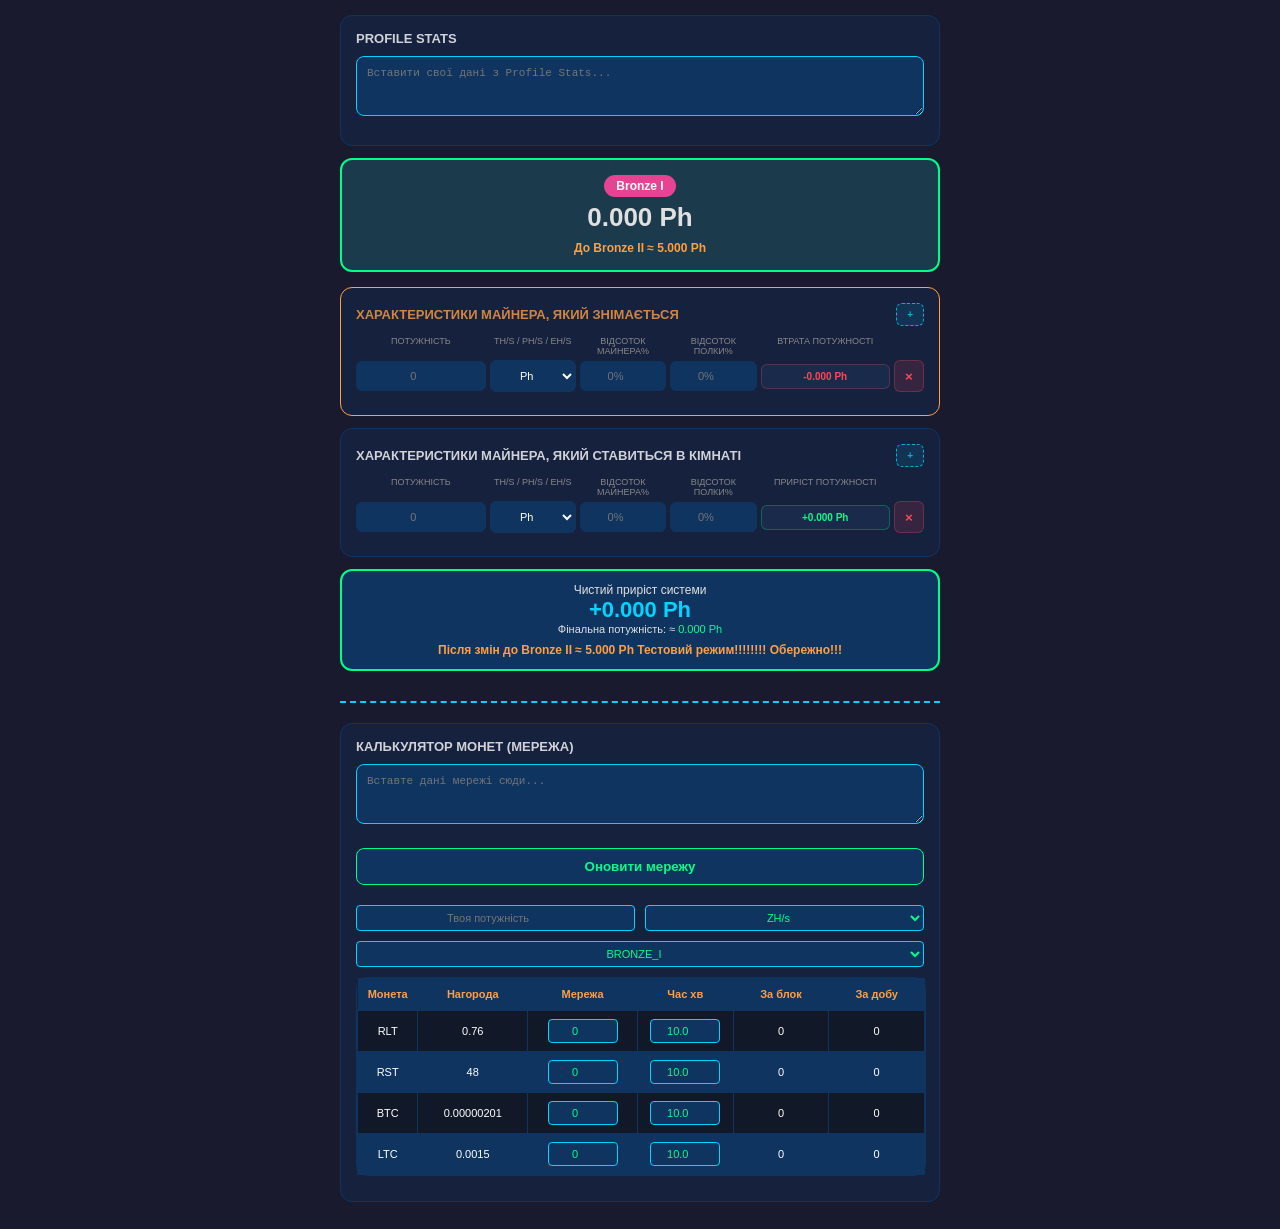
==== index_backup.html @ 6a441fa6 "Rename index.html to index_backup.html" ====
<!DOCTYPE html>
<html lang="uk">
<head>
    <meta charset="UTF-8">
    <meta name="viewport" content="width=device-width, initial-scale=1.0">
    <title>RollerSmart v31 - True Impact</title>
    <style>
        body { font-family: 'Segoe UI', sans-serif; padding: 15px; background-color: #1a1a2e; color: #e0e0e0; max-width: 600px; margin: auto; }
        .block { background: #16213e; padding: 15px; border-radius: 12px; margin-bottom: 12px; border: 1px solid #0f3460; position: relative; }
        .block-title { color: #ffffff; font-size: 13px; font-weight: bold; margin-bottom: 10px; text-transform: uppercase; opacity: 0.8; display: flex; justify-content: space-between; align-items: center; }
        textarea { width: 100%; height: 60px; padding: 10px; border-radius: 8px; background: #0f3460; color: #00ff88; border: 1px solid #00d4ff; box-sizing: border-box; font-size: 11px; margin-bottom: 10px; }
        
        .freon-container { display: flex; align-items: center; gap: 10px; background: #1b3a4b; padding: 8px 12px; border-radius: 8px; border: 1px solid #ff4757; margin-bottom: 10px; }
        .freon-label { font-size: 11px; font-weight: bold; color: #ff4757; text-transform: uppercase; }
        .freon-input { width: 80px !important; border-color: #ff4757 !important; color: #ff4757 !important; font-weight: bold; }

        .total-block { background: #1b3a4b; border: 2px solid #00ff88; padding: 15px; border-radius: 12px; margin-bottom: 15px; text-align: center; position: relative; }
        .league-badge { background: #e84393; color: white; padding: 4px 12px; border-radius: 20px; font-size: 12px; font-weight: bold; margin-bottom: 5px; display: inline-block; }
        .total-value { font-size: 26px; font-weight: bold; }
        .dist-next { font-size: 12px; color: #ff9f43; margin-top: 8px; font-weight: bold; }
        
        .input-grid { display: grid; grid-template-columns: 1.5fr 1fr 1fr 1fr 1.5fr 30px; gap: 4px; align-items: center; margin-bottom: 8px; }
        .grid-labels { display: grid; grid-template-columns: 1.5fr 1fr 1fr 1fr 1.5fr 30px; gap: 4px; font-size: 9px; color: #888; text-transform: uppercase; margin-bottom: 4px; text-align: center; }

        input, select { width: 100%; padding: 8px 2px; border-radius: 6px; background: #0f3460; color: white; border: 1px solid #0f3460; font-size: 11px; box-sizing: border-box; text-align: center; }
        
        .indiv-res { font-size: 10px; font-weight: bold; text-align: center; background: #1a2a4a; padding: 6px 2px; border-radius: 6px; border: 1px solid #00ff8833; overflow: hidden; white-space: nowrap; }
        
        .btn-add { background: #00d4ff22; color: #00d4ff; border: 1px dashed #00d4ff; padding: 5px 10px; border-radius: 6px; cursor: pointer; font-size: 10px; font-weight: bold; }
        .btn-del { background: #ff475722; color: #ff4757; border: 1px solid #ff475744; border-radius: 6px; cursor: pointer; height: 32px; font-weight: bold; }

        .result-container { text-align: center; padding: 12px; background: #0f3460; border-radius: 12px; border: 2px solid #00ff88; margin-top: 10px; }
        .res-val { font-size: 22px; font-weight: bold; color: #00d4ff; }
        .final-dist-next { font-size: 12px; color: #ff9f43; margin-top: 8px; font-weight: bold; }
		
		/* Нові стилі, що не чіпають твої старі */
.v2-calc-container { 
    margin-top: 30px; 
    border-top: 2px dashed #00d4ff; 
    padding-top: 20px; 
}

/* Контейнер для прокрутки, щоб таблиця не ламалася на телефоні */
.v2-scroll-box {
    width: 100%;
    overflow-x: auto;
    border: 1px solid #0f3460;
    border-radius: 8px;
    margin-bottom: 10px;
}

.v2-table { 
    width: 100%; 
    min-width: 500px; /* Фіксуємо мінімальну ширину всієї таблиці */
    border-collapse: collapse; 
    font-size: 11px; 
    background: #16213e; 
    color: white; 
}

.v2-table th { background: #0f3460; color: #ff9f43; padding: 10px; white-space: nowrap; }

.v2-table td { 
    padding: 8px 4px; 
    border: 1px solid #0f3460; 
    text-align: center; 
    white-space: nowrap; /* Щоб цифри завжди були в один рядок */
}

/* ФІКСОВАНА ШИРИНА ДЛЯ ІНПУТІВ (Мережа та Час) */
.v2-input { 
    background: #0f3460; 
    border: 1px solid #00d4ff; 
    color: #00ff88; 
    padding: 5px; 
    border-radius: 4px; 
    width: 70px !important; /* Робимо трошки ширше, щоб вліз час і великі числа */
    min-width: 70px;
    text-align: center; 
    box-sizing: border-box;
}

.v2-btn { 
    background: #0f3460; 
    color: #00ff88; 
    border: 1px solid #00ff88; 
    padding: 10px; 
    border-radius: 8px; 
    cursor: pointer; 
    width: 100%; 
    font-weight: bold; 
    margin: 10px 0; 
}

.zebra-odd {
    background: #111827;
}

.zebra-even {
    background: #0f3460;
}

/* Ховер */
.v2-table tbody tr:hover {
    background: #00ff88 !important;
    color: #000;
}

/* Контейнер таблиці для ПК і мобільних */
.v2-scroll-box {
    display: flex;
    justify-content: center; /* центруємо таблицю на ПК */
    border-radius: 12px; /* обрізані кути */
    overflow-x: visible; /* на ПК скролу нема */
}

/* Таблиця: колонки компактні, всі вміщаються */
.v2-table {
    table-layout: fixed; /* рівномірно розподіляємо колонки */
	
}

/* Вузькі колонки */
.v2-table th:nth-child(1),
.v2-table td:nth-child(1) { width: 5%; }
.v2-table th:nth-child(2),
.v2-table td:nth-child(2) { width: 12%; }
.v2-table th:nth-child(3),
.v2-table td:nth-child(3) { width: 12%; }
.v2-table th:nth-child(4),
.v2-table td:nth-child(4) { width: 10%; }
.v2-table th:nth-child(5),
.v2-table td:nth-child(5) { width: 10%; }
.v2-table th:nth-child(6),
.v2-table td:nth-child(6) { width: 10%; }

/* Горизонтальний скрол для мобільних */
@media (max-width: 768px) {
    .v2-scroll-box {
        overflow-x: auto;
        justify-content: flex-start; /* залишаємо як було на мобільних */
    }
    .v2-table th, .v2-table td {
        min-width: 90px; /* щоб колонки не ламалися */
    }
}
    </style>
</head>
<body>

<div class="block">
    <div class="block-title">Profile Stats</div>
    <textarea id="raw_data" placeholder="Вставити свої дані з Profile Stats..." oninput="calculateAll()"></textarea>
    <div class="freon-container" style="display: none;">
        <span class="freon-label">Активний Фреон у відсотках:</span>
        <input type="number" id="freon_pct" class="freon-input" value="0" step="0.5" oninput="calculateAll()">
        <span style="color: #ff4757; font-weight: bold;">%</span>
    </div>
</div>

<div class="total-block">
    <div id="cur_league" class="league-badge">—</div>
    <div id="total_display" class="total-value">0.000 Ph</div>
    <div id="dist_next" class="dist-next">До наступної ліги: —</div>
</div>

<div class="block" style="border-color: #ff9f43;">
    <div class="block-title" style="color:#ff9f43">
        Характеристики майнера, який знімається
        <button class="btn-add" onclick="addRow('old_list')">+</button>
    </div>
    <div class="grid-labels"><span>Потужність</span><span>TH/s / PH/s / EH/s</span><span>Відсоток майнера%</span><span>Відсоток полки%</span><span>Втрата потужності</span><span></span></div>
    <div id="old_list"></div>
</div>

<div class="block">
    <div class="block-title">
        Характеристики майнера, який ставиться в кімнаті
        <button class="btn-add" onclick="addRow('new_list')">+</button>
    </div>
    <div class="grid-labels"><span>Потужність</span><span>TH/s / PH/s / EH/s</span><span>Відсоток майнера%</span><span>Відсоток полки%</span><span>Приріст потужності</span><span></span></div>
    <div id="new_list"></div>
</div>

<div class="result-container">
    <div style="font-size:12px">Чистий приріст системи </div>
    <div class="res-val" id="res_total">+0.000 Ph</div>
    <div style="font-size:11px">Фінальна потужність: ≈ <span id="f_total" style="color:#00ff88">0</span></div>
    <div id="final_dist_next" class="final-dist-next">Після змін до наступної ліги: —</div>
</div>

<script>
const LEAGUES = [
        { name: "Bronze I", limit: 0 }, { name: "Bronze II", limit: 5 }, { name: "Bronze III", limit: 30 },
        { name: "Silver I", limit: 100 }, { name: "Silver II", limit: 200 }, { name: "Silver III", limit: 500 },
        { name: "Gold I", limit: 1000 }, { name: "Gold II", limit: 2000 }, { name: "Gold III", limit: 5000 },
        { name: "Platinum I", limit: 15000 }, { name: "Platinum II", limit: 50000 }, { name: "Platinum III", limit: 100000 },
        { name: "Diamond I", limit: 200000 }, { name: "Diamond II", limit: 400000 }, { name: "Diamond III", limit: 1000000 }
    ];
	
	function v2_applyZebra() {
    const visibleRows = Array.from(document.querySelectorAll(".v2-row"))
        .filter(r => r.style.display !== "none");

    visibleRows.forEach((row, index) => {
        row.classList.remove("zebra-odd", "zebra-even");
        row.classList.add(index % 2 === 0 ? "zebra-odd" : "zebra-even");
    });
}

    function addRow(containerId) {
        const container = document.getElementById(containerId);
        const div = document.createElement('div');
        div.className = 'input-grid';
        div.innerHTML = `
            <input type="number" class="p-in" placeholder="0" oninput="handleAutoUnit(this)">
            <select class="u-in" onchange="calculateAll()">
                <option value="1">Ph</option><option value="1000">Eh</option><option value="0.001">Th</option>
            </select>
            <input type="number" class="b-in" placeholder="0%" oninput="calculateAll()">
            <input type="number" class="r-in" placeholder="0%" oninput="calculateAll()">
            <div class="indiv-res">0</div>
            <button class="btn-del" onclick="this.parentElement.remove(); calculateAll();">×</button>
        `;
        container.appendChild(div);
        calculateAll();
    }

    function handleAutoUnit(el) {
        let val = parseFloat(el.value);
        let sel = el.parentElement.querySelector('.u-in');
        if (val >= 1000 && sel.value == "1") { el.value = (val / 1000).toFixed(3); sel.value = "1000"; }
        calculateAll();
    }

    function formatPower(ph) {
        let abs = Math.abs(ph);
        if (abs >= 1000) return (ph / 1000).toFixed(3) + " Eh";
        if (abs < 1 && abs > 0) return (ph * 1000).toFixed(0) + " Th";
        return ph.toFixed(3) + " Ph";
    }

    function getLInfo(ph) {
        let cur = LEAGUES[0], nxt = null;
        for(let i=0; i<LEAGUES.length; i++) {
            if(ph >= LEAGUES[i].limit) { cur = LEAGUES[i]; nxt = LEAGUES[i+1]; }
        }
        return { cur, nxt };
    }

    // НОВА ФУНКЦІЯ: Передача даних вниз
    // Оновлена функція: Автоматично вибирає одиниці виміру (EH або ZH)
    function syncToV2(powerPh, leagueName) {
    const pInp = document.getElementById("v2-m-power");
    const uSel = document.getElementById("v2-m-unit");
    const lSel = document.getElementById("v2-league");
    if (!pInp || !uSel || !lSel) return;

    // Налаштування потужності
    if (powerPh >= 1000) {
        pInp.value = (powerPh / 1000).toFixed(3);
        uSel.value = "1000000"; // EH/s
    } else {
        pInp.value = powerPh.toFixed(3);
        uSel.value = "1000"; // PH/s
    }

    // ГОЛОВНЕ: Переклад ліги ("Silver I" -> "block_silver_1")
    if (leagueName) {
    // 1. Переводимо "Bronze III" -> "bronze iii"
    let lowerName = leagueName.toLowerCase(); 
    
    // 2. Замінюємо пробіл на підкреслення: "bronze iii" -> "bronze_iii"
    let formattedName = lowerName.replace(" ", "_"); 
    
    // 3. Додаємо префікс "block_": "block_bronze_iii"
    let technicalName = `block_${formattedName}`;
    
    // 4. Вибираємо цей пункт у списку
    lSel.value = technicalName;
}

    v2_filter();
    v2_calcAll();
}

    function calculateAll() {
        const text = document.getElementById('raw_data').value;
        const freon = parseFloat(document.getElementById('freon_pct').value) || 0;

        const find = (lbl) => {
            const r = new RegExp(lbl + "[^\\d]*([\\d\\.,\\s]+)\\s*(Eh|Ph|Th|%)", "i");
            const m = text.match(r);
            if (!m) return 0;
            let v = parseFloat(m[1].replace(/\s/g, '').replace(',', '.'));
            if (m[2] === 'Eh') v *= 1000;
            if (m[2] === 'Th') v *= 0.001;
            return v;
        };

        const miners = find("Miners");
        const bonus = find("Bonus Power");
        const currentGame = find("Current power") || 0;
        const maxPower = find("Maximum power") || currentGame;

        const freonPower = miners * (freon / 100);
        document.getElementById('total_display').innerText = formatPower(currentGame);
        
        // Передаємо поточну потужність вниз
        syncToV2(currentGame, getLInfo(maxPower).cur.name);

        document.getElementById('cur_league').innerText = getLInfo(maxPower).cur.name;

        let nxtL = getLInfo(maxPower).nxt;
        if(nxtL) {
            let left = nxtL.limit - maxPower;
            document.getElementById('dist_next').innerText = `До ${nxtL.name} ≈ ${formatPower(left)}`;
        } else {
            document.getElementById('dist_next').innerText = "Ти в максимальній лізі!";
        }

        let bonusLost = 0;
        document.querySelectorAll('#old_list .input-grid').forEach(row => bonusLost += parseFloat(row.querySelector('.b-in').value) || 0);
        
        let bonusGained = 0;
        let newMinersBase = 0;
        document.querySelectorAll('#new_list .input-grid').forEach(row => {
            bonusGained += parseFloat(row.querySelector('.b-in').value) || 0;
            newMinersBase += (parseFloat(row.querySelector('.p-in').value) || 0) * parseFloat(row.querySelector('.u-in').value);
        });

        const finalGlobalBonus = bonus - bonusLost + bonusGained;
        let otherMinersBase = miners - (Array.from(document.querySelectorAll('#old_list .p-in')).reduce((a, b) => a + (parseFloat(b.value)||0) * parseFloat(b.parentElement.querySelector('.u-in').value), 0));

        let totalLoss = 0;
        document.querySelectorAll('#old_list .input-grid').forEach(row => {
            let p = (parseFloat(row.querySelector('.p-in').value) || 0) * parseFloat(row.querySelector('.u-in').value);
            let b = parseFloat(row.querySelector('.b-in').value) || 0;
            let r = parseFloat(row.querySelector('.r-in').value) || 0;
            let loss = p * (1 + (bonus + r) / 100);
            totalLoss += loss;
            let trueLossForSystem = loss + (otherMinersBase * (b / 100));
            let resBlock = row.querySelector('.indiv-res');
            resBlock.innerText = "-" + formatPower(trueLossForSystem);
            resBlock.style.color = "#ff4757";
            resBlock.style.borderColor = "#ff475744";
        });

        let totalGain = 0;
        document.querySelectorAll('#new_list .input-grid').forEach(row => {
            let p = (parseFloat(row.querySelector('.p-in').value) || 0) * parseFloat(row.querySelector('.u-in').value);
            let b = parseFloat(row.querySelector('.b-in').value) || 0;
            let r = parseFloat(row.querySelector('.r-in').value) || 0;
            let gain = p * (1 + (finalGlobalBonus + r) / 100);
            totalGain += gain;
            let baseToBoost = otherMinersBase + newMinersBase - p;
            let trueGainForSystem = gain + (baseToBoost * (b / 100));
            let resBlock = row.querySelector('.indiv-res');
            resBlock.innerText = "+" + formatPower(trueGainForSystem);
            resBlock.style.color = "#00ff88";
            resBlock.style.borderColor = "#00ff8844";
        });

        let finalMinersBase = otherMinersBase + newMinersBase;
        let finalFreonPower = finalMinersBase * (freon / 100);
        let freonDiff = finalFreonPower - freonPower;

        let finalTotal = currentGame - totalLoss + totalGain + (otherMinersBase * ((bonusGained - bonusLost) / 100)) + freonDiff;
        let netGain = finalTotal - currentGame;

        document.getElementById('res_total').innerText = ( netGain >= 0 ? "+" : "") + formatPower(netGain);
        document.getElementById('f_total').innerText = formatPower(finalTotal);

        let finalMaxPower = maxPower + netGain; 
        let finalNxtL = getLInfo(finalMaxPower).nxt;
        if(finalNxtL) {
            let finalLeft = finalNxtL.limit - finalMaxPower;
            document.getElementById('final_dist_next').innerText = `Після змін до ${finalNxtL.name} ≈ ${formatPower(finalLeft)} Тестовий режим!!!!!!!! Обережно!!!`;
        } else {
            document.getElementById('final_dist_next').innerText = "Після змін: Ти в максимальній лізі!";
        }
		let finalLInfo = getLInfo(finalMaxPower);
syncToV2(finalTotal, finalLInfo.cur.name);
    }

    addRow('old_list');
    addRow('new_list');

    let V2_DATA = [];
    fetch("data.json")
        .then(r => r.json())
        .then(d => { V2_DATA = d.coins; v2_build(); });

    function v2_build() {
        const b = document.getElementById("v2-body");
        const s = document.getElementById("v2-league");
        if (!b || !s) return;
        b.innerHTML = ""; s.innerHTML = "";
        let leagues = new Set();
        V2_DATA.forEach(c => {
            for (let l in c.rewards) {
                if (parseFloat(c.rewards[l]) <= 0) continue;
                leagues.add(l);
                let tr = document.createElement("tr");
                tr.className = "v2-row"; tr.dataset.l = l;
                tr.innerHTML = `
    <td>${c.code.toUpperCase()}</td>
    <td class="v2-rew">${c.rewards[l]}</td>
    <td><input type="number" class="v2-input v2-nw-${c.code.toLowerCase()}" value="0" oninput="v2_calcAll()"></td>
    <td><input type="number" class="v2-input v2-time-input" value="${(c.time / 60).toFixed(1)}" step="0.1" oninput="v2_calcAll()"></td>
    <td class="v2-res-b">0</td>
    <td class="v2-res-d">0</td>
`;
                b.appendChild(tr);
            }
        });
        Array.from(leagues).sort().forEach(l => {
            let o = document.createElement("option"); o.value = l;
            o.textContent = l.replace("block_", "").toUpperCase(); s.appendChild(o);
        });
        v2_filter();
    }

    function v2_filter() {
        const sel = document.getElementById("v2-league").value;
        document.querySelectorAll(".v2-row").forEach(r => r.style.display = r.dataset.l === sel ? "" : "none");
		v2_applyZebra();
    }

    function v2_parseNet() {
    const txt = document.getElementById("v2-raw-net").value;
    if (!txt) return;

    // Створюємо список усіх кодів монет, які ми маємо в даних
    const coins = V2_DATA.map(c => c.code);

    coins.forEach(code => {
        // Регулярний вираз: шукаємо код монети, пропускаємо будь-які пробіли/переноси
        // і захоплюємо числове значення (навіть якщо воно на новому рядку)
        const regex = new RegExp(code + "\\s+([\\d\\.,\\s]+)", "i");
        const match = txt.match(regex);

        if (match) {
            // Очищаємо число: видаляємо пробіли, переноси рядків (\n) та міняємо кому на крапку
            let netValue = match[1].trim().replace(/\s/g, '').replace(',', '.');
            
            // Знаходимо всі інпути для цієї монети
            const inputs = document.querySelectorAll(`.v2-nw-${code.toLowerCase()}`);
            inputs.forEach(inp => {
                inp.value = netValue;
            });
        }
    });

    // Обов'язково запускаємо перерахунок після оновлення цифр
    v2_calcAll();
}

    function v2_calcAll() {
    const pVal = parseFloat(document.getElementById("v2-m-power").value) || 0;
    const uVal = parseFloat(document.getElementById("v2-m-unit").value) || 1;
    const myP = (pVal * uVal) / 1e9; 
    
    document.querySelectorAll(".v2-row").forEach(r => {
        const rew = parseFloat(r.querySelector(".v2-rew").textContent);
        const net = parseFloat(r.querySelector("input").value) || 0;
        
        // Беремо значення в хвилинах (наприклад 10.5)
        const timeInMinutes = parseFloat(r.querySelector(".v2-time-input").value) || 10;
        
        if (net > 0 && myP > 0) {
            const resB = (myP / net) * rew;
            r.querySelector(".v2-res-b").textContent = resB.toFixed(8);
            
            // Формула: (1440 хв у добі / час блоку в хв) * нагорода за блок
            const daily = resB * (1440 / timeInMinutes);
            r.querySelector(".v2-res-d").textContent = daily.toFixed(6);
        } else {
            r.querySelector(".v2-res-b").textContent = "0";
            r.querySelector(".v2-res-d").textContent = "0";
        }
    });
}
</script>
<div class="v2-calc-container">
    <div class="block">
        <div class="block-title">Калькулятор монет (Мережа)</div>
        <textarea id="v2-raw-net" placeholder="Вставте дані мережі сюди..." rows="3"></textarea>
        <button class="v2-btn" onclick="v2_parseNet()">Оновити мережу</button>
        
        <div style="display: flex; gap: 10px; margin: 10px 0; width: 100%;">
    <input type="number" id="v2-m-power" placeholder="Твоя потужність" class="v2-input" style="flex: 1;" oninput="v2_calcAll()">
    <select id="v2-m-unit" class="v2-input" style="flex: 1;" onchange="v2_calcAll()">
        <option value="1">TH/s</option>
        <option value="1000">PH/s</option>
        <option value="1000000">EH/s</option>
        <option value="1000000000" selected>ZH/s</option>
    </select>
</div>
        
        <select id="v2-league" class="v2-input" style="width: 100% !important; margin-bottom: 10px;" onchange="v2_filter()"></select>

        <div class="v2-scroll-box">
            <table class="v2-table">
                <thead>
                    <tr>
                        <th>Монета</th>
                        <th>Нагорода</th>
                        <th>Мережа</th>
                        <th>Час хв</th> 
                        <th>За блок</th>
                        <th>За добу</th>
                    </tr>
                </thead>
                <tbody id="v2-body"></tbody>
            </table>
        </div>
    </div>
</div>
</body>
</html>
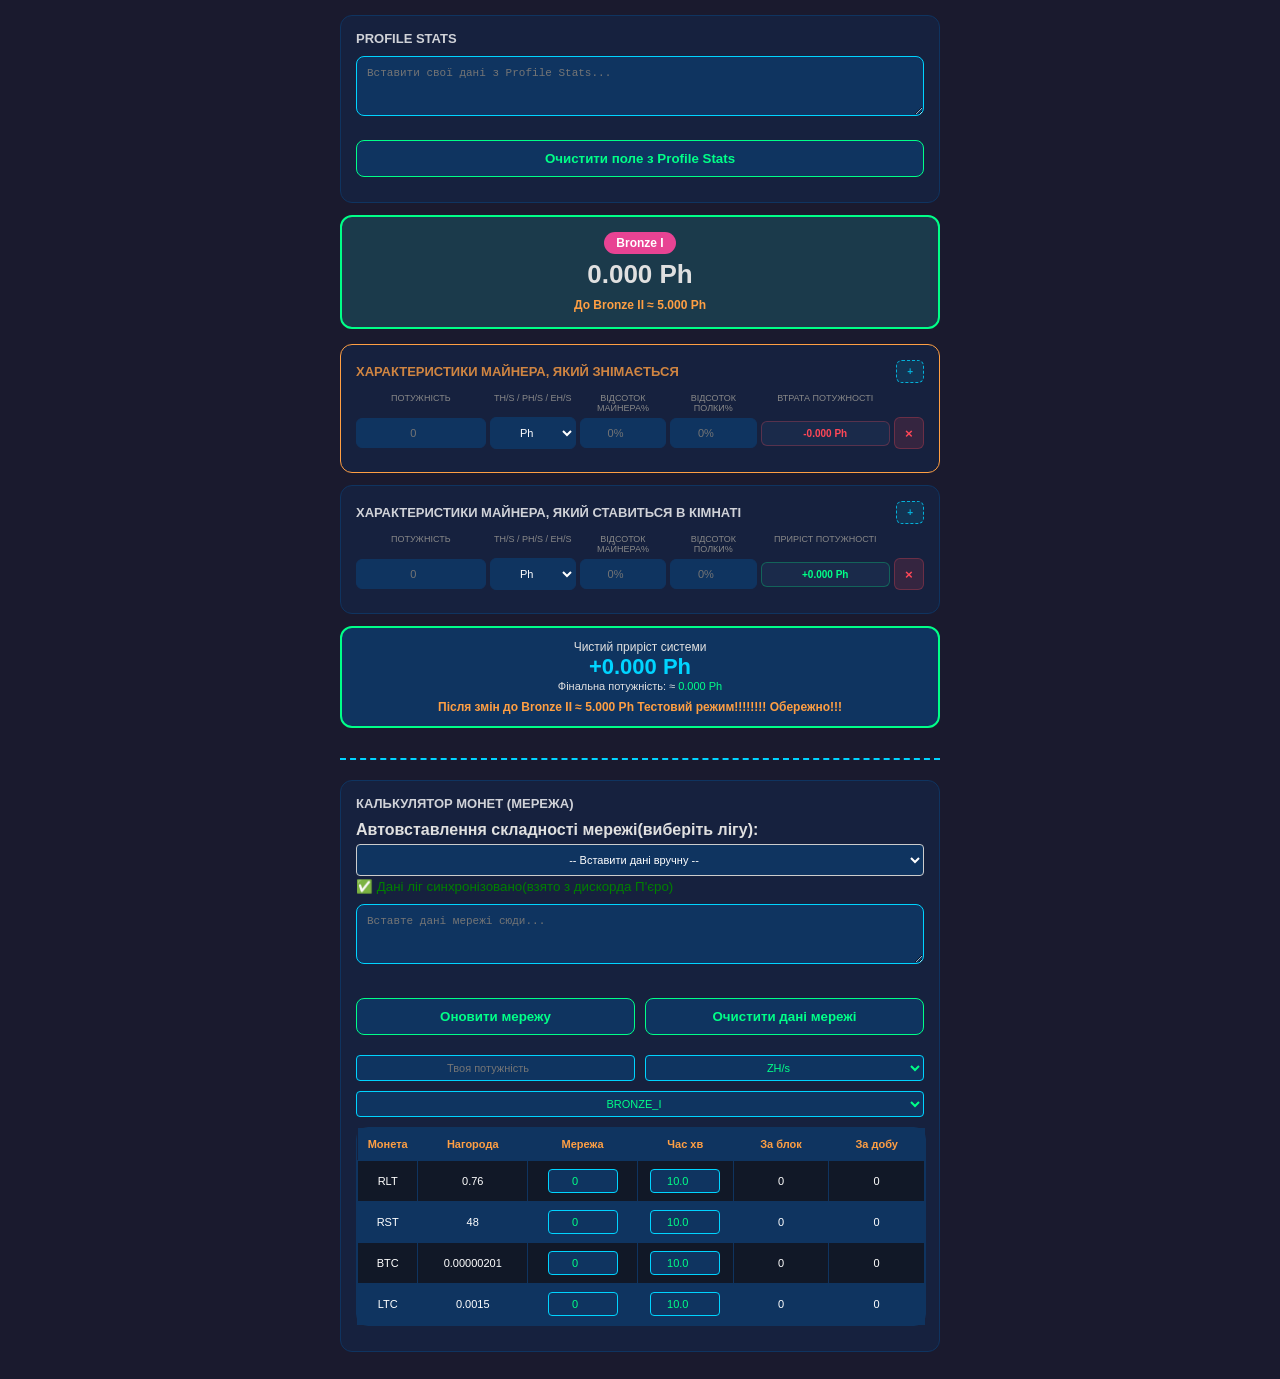
==== commit ddc9070a: "Update index_backup.html" ====
--- a/index_backup.html
+++ b/index_backup.html
@@ -9,7 +9,7 @@
         .block { background: #16213e; padding: 15px; border-radius: 12px; margin-bottom: 12px; border: 1px solid #0f3460; position: relative; }
         .block-title { color: #ffffff; font-size: 13px; font-weight: bold; margin-bottom: 10px; text-transform: uppercase; opacity: 0.8; display: flex; justify-content: space-between; align-items: center; }
         textarea { width: 100%; height: 60px; padding: 10px; border-radius: 8px; background: #0f3460; color: #00ff88; border: 1px solid #00d4ff; box-sizing: border-box; font-size: 11px; margin-bottom: 10px; }
-        
+
         .freon-container { display: flex; align-items: center; gap: 10px; background: #1b3a4b; padding: 8px 12px; border-radius: 8px; border: 1px solid #ff4757; margin-bottom: 10px; }
         .freon-label { font-size: 11px; font-weight: bold; color: #ff4757; text-transform: uppercase; }
         .freon-input { width: 80px !important; border-color: #ff4757 !important; color: #ff4757 !important; font-weight: bold; }
@@ -18,132 +18,132 @@
         .league-badge { background: #e84393; color: white; padding: 4px 12px; border-radius: 20px; font-size: 12px; font-weight: bold; margin-bottom: 5px; display: inline-block; }
         .total-value { font-size: 26px; font-weight: bold; }
         .dist-next { font-size: 12px; color: #ff9f43; margin-top: 8px; font-weight: bold; }
-        
+
         .input-grid { display: grid; grid-template-columns: 1.5fr 1fr 1fr 1fr 1.5fr 30px; gap: 4px; align-items: center; margin-bottom: 8px; }
         .grid-labels { display: grid; grid-template-columns: 1.5fr 1fr 1fr 1fr 1.5fr 30px; gap: 4px; font-size: 9px; color: #888; text-transform: uppercase; margin-bottom: 4px; text-align: center; }
 
         input, select { width: 100%; padding: 8px 2px; border-radius: 6px; background: #0f3460; color: white; border: 1px solid #0f3460; font-size: 11px; box-sizing: border-box; text-align: center; }
-        
+
         .indiv-res { font-size: 10px; font-weight: bold; text-align: center; background: #1a2a4a; padding: 6px 2px; border-radius: 6px; border: 1px solid #00ff8833; overflow: hidden; white-space: nowrap; }
-        
+
         .btn-add { background: #00d4ff22; color: #00d4ff; border: 1px dashed #00d4ff; padding: 5px 10px; border-radius: 6px; cursor: pointer; font-size: 10px; font-weight: bold; }
         .btn-del { background: #ff475722; color: #ff4757; border: 1px solid #ff475744; border-radius: 6px; cursor: pointer; height: 32px; font-weight: bold; }
 
         .result-container { text-align: center; padding: 12px; background: #0f3460; border-radius: 12px; border: 2px solid #00ff88; margin-top: 10px; }
         .res-val { font-size: 22px; font-weight: bold; color: #00d4ff; }
         .final-dist-next { font-size: 12px; color: #ff9f43; margin-top: 8px; font-weight: bold; }
-		
-		/* Нові стилі, що не чіпають твої старі */
-.v2-calc-container { 
-    margin-top: 30px; 
-    border-top: 2px dashed #00d4ff; 
-    padding-top: 20px; 
-}
-
-/* Контейнер для прокрутки, щоб таблиця не ламалася на телефоні */
-.v2-scroll-box {
-    width: 100%;
-    overflow-x: auto;
-    border: 1px solid #0f3460;
-    border-radius: 8px;
-    margin-bottom: 10px;
-}
-
-.v2-table { 
-    width: 100%; 
-    min-width: 500px; /* Фіксуємо мінімальну ширину всієї таблиці */
-    border-collapse: collapse; 
-    font-size: 11px; 
-    background: #16213e; 
-    color: white; 
-}
-
-.v2-table th { background: #0f3460; color: #ff9f43; padding: 10px; white-space: nowrap; }
-
-.v2-table td { 
-    padding: 8px 4px; 
-    border: 1px solid #0f3460; 
-    text-align: center; 
-    white-space: nowrap; /* Щоб цифри завжди були в один рядок */
-}
-
-/* ФІКСОВАНА ШИРИНА ДЛЯ ІНПУТІВ (Мережа та Час) */
-.v2-input { 
-    background: #0f3460; 
-    border: 1px solid #00d4ff; 
-    color: #00ff88; 
-    padding: 5px; 
-    border-radius: 4px; 
-    width: 70px !important; /* Робимо трошки ширше, щоб вліз час і великі числа */
-    min-width: 70px;
-    text-align: center; 
-    box-sizing: border-box;
-}
-
-.v2-btn { 
-    background: #0f3460; 
-    color: #00ff88; 
-    border: 1px solid #00ff88; 
-    padding: 10px; 
-    border-radius: 8px; 
-    cursor: pointer; 
-    width: 100%; 
-    font-weight: bold; 
-    margin: 10px 0; 
-}
-
-.zebra-odd {
-    background: #111827;
-}
-
-.zebra-even {
-    background: #0f3460;
-}
-
-/* Ховер */
-.v2-table tbody tr:hover {
-    background: #00ff88 !important;
-    color: #000;
-}
-
-/* Контейнер таблиці для ПК і мобільних */
-.v2-scroll-box {
-    display: flex;
-    justify-content: center; /* центруємо таблицю на ПК */
-    border-radius: 12px; /* обрізані кути */
-    overflow-x: visible; /* на ПК скролу нема */
-}
-
-/* Таблиця: колонки компактні, всі вміщаються */
-.v2-table {
-    table-layout: fixed; /* рівномірно розподіляємо колонки */
-	
-}
-
-/* Вузькі колонки */
-.v2-table th:nth-child(1),
-.v2-table td:nth-child(1) { width: 5%; }
-.v2-table th:nth-child(2),
-.v2-table td:nth-child(2) { width: 12%; }
-.v2-table th:nth-child(3),
-.v2-table td:nth-child(3) { width: 12%; }
-.v2-table th:nth-child(4),
-.v2-table td:nth-child(4) { width: 10%; }
-.v2-table th:nth-child(5),
-.v2-table td:nth-child(5) { width: 10%; }
-.v2-table th:nth-child(6),
-.v2-table td:nth-child(6) { width: 10%; }
-
-/* Горизонтальний скрол для мобільних */
-@media (max-width: 768px) {
-    .v2-scroll-box {
-        overflow-x: auto;
-        justify-content: flex-start; /* залишаємо як було на мобільних */
-    }
-    .v2-table th, .v2-table td {
-        min-width: 90px; /* щоб колонки не ламалися */
-    }
-}
+
+        /* Нові стилі, що не чіпають твої старі */
+        .v2-calc-container {
+            margin-top: 30px;
+            border-top: 2px dashed #00d4ff;
+            padding-top: 20px;
+        }
+
+        /* Контейнер для прокрутки, щоб таблиця не ламалася на телефоні */
+        .v2-scroll-box {
+            width: 100%;
+            overflow-x: auto;
+            border: 1px solid #0f3460;
+            border-radius: 8px;
+            margin-bottom: 10px;
+        }
+
+        .v2-table {
+            width: 100%;
+            min-width: 500px; /* Фіксуємо мінімальну ширину всієї таблиці */
+            border-collapse: collapse;
+            font-size: 11px;
+            background: #16213e;
+            color: white;
+        }
+
+        .v2-table th { background: #0f3460; color: #ff9f43; padding: 10px; white-space: nowrap; }
+
+        .v2-table td {
+            padding: 8px 4px;
+            border: 1px solid #0f3460;
+            text-align: center;
+            white-space: nowrap; /* Щоб цифри завжди були в один рядок */
+        }
+
+        /* ФІКСОВАНА ШИРИНА ДЛЯ ІНПУТІВ (Мережа та Час) */
+        .v2-input {
+            background: #0f3460;
+            border: 1px solid #00d4ff;
+            color: #00ff88;
+            padding: 5px;
+            border-radius: 4px;
+            width: 70px !important; /* Робимо трошки ширше, щоб вліз час і великі числа */
+            min-width: 70px;
+            text-align: center;
+            box-sizing: border-box;
+        }
+
+        .v2-btn {
+            background: #0f3460;
+            color: #00ff88;
+            border: 1px solid #00ff88;
+            padding: 10px;
+            border-radius: 8px;
+            cursor: pointer;
+            width: 100%;
+            font-weight: bold;
+            margin: 10px 0;
+        }
+
+        .zebra-odd {
+            background: #111827;
+        }
+
+        .zebra-even {
+            background: #0f3460;
+        }
+
+        /* Ховер */
+        .v2-table tbody tr:hover {
+            background: #00ff88 !important;
+            color: #000;
+        }
+
+        /* Контейнер таблиці для ПК і мобільних */
+        .v2-scroll-box {
+            display: flex;
+            justify-content: center; /* центруємо таблицю на ПК */
+            border-radius: 12px; /* обрізані кути */
+            overflow-x: visible; /* на ПК скролу нема */
+        }
+
+        /* Таблиця: колонки компактні, всі вміщаються */
+        .v2-table {
+            table-layout: fixed; /* рівномірно розподіляємо колонки */
+
+        }
+
+        /* Вузькі колонки */
+        .v2-table th:nth-child(1),
+        .v2-table td:nth-child(1) { width: 5%; }
+        .v2-table th:nth-child(2),
+        .v2-table td:nth-child(2) { width: 12%; }
+        .v2-table th:nth-child(3),
+        .v2-table td:nth-child(3) { width: 12%; }
+        .v2-table th:nth-child(4),
+        .v2-table td:nth-child(4) { width: 10%; }
+        .v2-table th:nth-child(5),
+        .v2-table td:nth-child(5) { width: 10%; }
+        .v2-table th:nth-child(6),
+        .v2-table td:nth-child(6) { width: 10%; }
+
+        /* Горизонтальний скрол для мобільних */
+        @media (max-width: 768px) {
+            .v2-scroll-box {
+                overflow-x: auto;
+                justify-content: flex-start; /* залишаємо як було на мобільних */
+            }
+            .v2-table th, .v2-table td {
+                min-width: 90px; /* щоб колонки не ламалися */
+            }
+        }
     </style>
 </head>
 <body>
@@ -151,6 +151,7 @@
 <div class="block">
     <div class="block-title">Profile Stats</div>
     <textarea id="raw_data" placeholder="Вставити свої дані з Profile Stats..." oninput="calculateAll()"></textarea>
+    <button class="v2-btn" onclick="clearRawData('raw_data')">Очистити поле з Profile Stats</button>
     <div class="freon-container" style="display: none;">
         <span class="freon-label">Активний Фреон у відсотках:</span>
         <input type="number" id="freon_pct" class="freon-input" value="0" step="0.5" oninput="calculateAll()">
@@ -190,23 +191,23 @@
 </div>
 
 <script>
-const LEAGUES = [
+    const LEAGUES = [
         { name: "Bronze I", limit: 0 }, { name: "Bronze II", limit: 5 }, { name: "Bronze III", limit: 30 },
         { name: "Silver I", limit: 100 }, { name: "Silver II", limit: 200 }, { name: "Silver III", limit: 500 },
         { name: "Gold I", limit: 1000 }, { name: "Gold II", limit: 2000 }, { name: "Gold III", limit: 5000 },
         { name: "Platinum I", limit: 15000 }, { name: "Platinum II", limit: 50000 }, { name: "Platinum III", limit: 100000 },
         { name: "Diamond I", limit: 200000 }, { name: "Diamond II", limit: 400000 }, { name: "Diamond III", limit: 1000000 }
     ];
-	
-	function v2_applyZebra() {
-    const visibleRows = Array.from(document.querySelectorAll(".v2-row"))
-        .filter(r => r.style.display !== "none");
-
-    visibleRows.forEach((row, index) => {
-        row.classList.remove("zebra-odd", "zebra-even");
-        row.classList.add(index % 2 === 0 ? "zebra-odd" : "zebra-even");
-    });
-}
+
+    function v2_applyZebra() {
+        const visibleRows = Array.from(document.querySelectorAll(".v2-row"))
+            .filter(r => r.style.display !== "none");
+
+        visibleRows.forEach((row, index) => {
+            row.classList.remove("zebra-odd", "zebra-even");
+            row.classList.add(index % 2 === 0 ? "zebra-odd" : "zebra-even");
+        });
+    }
 
     function addRow(containerId) {
         const container = document.getElementById(containerId);
@@ -251,38 +252,38 @@
     // НОВА ФУНКЦІЯ: Передача даних вниз
     // Оновлена функція: Автоматично вибирає одиниці виміру (EH або ZH)
     function syncToV2(powerPh, leagueName) {
-    const pInp = document.getElementById("v2-m-power");
-    const uSel = document.getElementById("v2-m-unit");
-    const lSel = document.getElementById("v2-league");
-    if (!pInp || !uSel || !lSel) return;
-
-    // Налаштування потужності
-    if (powerPh >= 1000) {
-        pInp.value = (powerPh / 1000).toFixed(3);
-        uSel.value = "1000000"; // EH/s
-    } else {
-        pInp.value = powerPh.toFixed(3);
-        uSel.value = "1000"; // PH/s
-    }
-
-    // ГОЛОВНЕ: Переклад ліги ("Silver I" -> "block_silver_1")
-    if (leagueName) {
-    // 1. Переводимо "Bronze III" -> "bronze iii"
-    let lowerName = leagueName.toLowerCase(); 
-    
-    // 2. Замінюємо пробіл на підкреслення: "bronze iii" -> "bronze_iii"
-    let formattedName = lowerName.replace(" ", "_"); 
-    
-    // 3. Додаємо префікс "block_": "block_bronze_iii"
-    let technicalName = `block_${formattedName}`;
-    
-    // 4. Вибираємо цей пункт у списку
-    lSel.value = technicalName;
-}
-
-    v2_filter();
-    v2_calcAll();
-}
+        const pInp = document.getElementById("v2-m-power");
+        const uSel = document.getElementById("v2-m-unit");
+        const lSel = document.getElementById("v2-league");
+        if (!pInp || !uSel || !lSel) return;
+
+        // Налаштування потужності
+        if (powerPh >= 1000) {
+            pInp.value = (powerPh / 1000).toFixed(3);
+            uSel.value = "1000000"; // EH/s
+        } else {
+            pInp.value = powerPh.toFixed(3);
+            uSel.value = "1000"; // PH/s
+        }
+
+        // ГОЛОВНЕ: Переклад ліги ("Silver I" -> "block_silver_1")
+        if (leagueName) {
+            // 1. Переводимо "Bronze III" -> "bronze iii"
+            let lowerName = leagueName.toLowerCase();
+
+            // 2. Замінюємо пробіл на підкреслення: "bronze iii" -> "bronze_iii"
+            let formattedName = lowerName.replace(" ", "_");
+
+            // 3. Додаємо префікс "block_": "block_bronze_iii"
+            let technicalName = `block_${formattedName}`;
+
+            // 4. Вибираємо цей пункт у списку
+            lSel.value = technicalName;
+        }
+
+        v2_filter();
+        v2_calcAll();
+    }
 
     function calculateAll() {
         const text = document.getElementById('raw_data').value;
@@ -305,7 +306,7 @@
 
         const freonPower = miners * (freon / 100);
         document.getElementById('total_display').innerText = formatPower(currentGame);
-        
+
         // Передаємо поточну потужність вниз
         syncToV2(currentGame, getLInfo(maxPower).cur.name);
 
@@ -321,7 +322,7 @@
 
         let bonusLost = 0;
         document.querySelectorAll('#old_list .input-grid').forEach(row => bonusLost += parseFloat(row.querySelector('.b-in').value) || 0);
-        
+
         let bonusGained = 0;
         let newMinersBase = 0;
         document.querySelectorAll('#new_list .input-grid').forEach(row => {
@@ -371,7 +372,7 @@
         document.getElementById('res_total').innerText = ( netGain >= 0 ? "+" : "") + formatPower(netGain);
         document.getElementById('f_total').innerText = formatPower(finalTotal);
 
-        let finalMaxPower = maxPower + netGain; 
+        let finalMaxPower = maxPower + netGain;
         let finalNxtL = getLInfo(finalMaxPower).nxt;
         if(finalNxtL) {
             let finalLeft = finalNxtL.limit - finalMaxPower;
@@ -379,8 +380,8 @@
         } else {
             document.getElementById('final_dist_next').innerText = "Після змін: Ти в максимальній лізі!";
         }
-		let finalLInfo = getLInfo(finalMaxPower);
-syncToV2(finalTotal, finalLInfo.cur.name);
+        let finalLInfo = getLInfo(finalMaxPower);
+        syncToV2(finalTotal, finalLInfo.cur.name);
     }
 
     addRow('old_list');
@@ -424,98 +425,196 @@
     function v2_filter() {
         const sel = document.getElementById("v2-league").value;
         document.querySelectorAll(".v2-row").forEach(r => r.style.display = r.dataset.l === sel ? "" : "none");
-		v2_applyZebra();
+        v2_applyZebra();
     }
 
     function v2_parseNet() {
-    const txt = document.getElementById("v2-raw-net").value;
-    if (!txt) return;
-
-    // Створюємо список усіх кодів монет, які ми маємо в даних
-    const coins = V2_DATA.map(c => c.code);
-
-    coins.forEach(code => {
-        // Регулярний вираз: шукаємо код монети, пропускаємо будь-які пробіли/переноси
-        // і захоплюємо числове значення (навіть якщо воно на новому рядку)
-        const regex = new RegExp(code + "\\s+([\\d\\.,\\s]+)", "i");
-        const match = txt.match(regex);
-
-        if (match) {
-            // Очищаємо число: видаляємо пробіли, переноси рядків (\n) та міняємо кому на крапку
-            let netValue = match[1].trim().replace(/\s/g, '').replace(',', '.');
-            
-            // Знаходимо всі інпути для цієї монети
-            const inputs = document.querySelectorAll(`.v2-nw-${code.toLowerCase()}`);
-            inputs.forEach(inp => {
-                inp.value = netValue;
+        const txt = document.getElementById("v2-raw-net").value;
+        if (!txt) {
+            const allInputs = document.querySelectorAll('[class*="v2-nw-"]');
+            allInputs.forEach(inp => inp.value = "0");
+            setTimeout(() => {
+                v2_calcAll();
+            }, 300);
+            return;
+        }
+
+        const allInputs = document.querySelectorAll('[class*="v2-nw-"]');
+        allInputs.forEach(inp => inp.value = "0");
+        
+        // Створюємо список усіх кодів монет, які ми маємо в даних
+        const coins = V2_DATA.map(c => c.code);
+        coins.forEach(code => {
+            // Регулярний вираз: шукаємо код монети, пропускаємо будь-які пробіли/переноси
+            // і захоплюємо числове значення (навіть якщо воно на новому рядку)
+            const regex = new RegExp(code + "\\s+([\\d\\.,\\s]+)", "i");
+            const match = txt.match(regex);
+
+            if (match) {
+                // Очищаємо число: видаляємо пробіли, переноси рядків (\n) та міняємо кому на крапку
+                let netValue = match[1].trim().replace(/\s/g, '').replace(',', '.');
+
+                // Знаходимо всі інпути для цієї монети
+                const inputs = document.querySelectorAll(`.v2-nw-${code.toLowerCase()}`);
+                inputs.forEach(inp => {
+                    // Додаємо затримку 200 мілісекунд
+                    setTimeout(() => {
+                        inp.value = netValue;
+
+                        // Якщо потрібно відразу підсвітити зміну або викликати рендер
+                        // if (typeof calculateAll === "function") calculateAll();
+                    }, 200);
+                });
+            }
+        });
+
+        // Обов'язково запускаємо перерахунок після оновлення цифр
+        setTimeout(() => {
+            v2_calcAll();
+        }, 300);
+    }
+
+    function v2_calcAll() {
+        const pVal = parseFloat(document.getElementById("v2-m-power").value) || 0;
+        const uVal = parseFloat(document.getElementById("v2-m-unit").value) || 1;
+        const myP = (pVal * uVal) / 1e9;
+
+        document.querySelectorAll(".v2-row").forEach(r => {
+            const rew = parseFloat(r.querySelector(".v2-rew").textContent);
+            const net = parseFloat(r.querySelector("input").value) || 0;
+
+            // Беремо значення в хвилинах (наприклад 10.5)
+            const timeInMinutes = parseFloat(r.querySelector(".v2-time-input").value) || 10;
+
+            if (net > 0 && myP > 0) {
+                const resB = (myP / net) * rew;
+                r.querySelector(".v2-res-b").textContent = resB.toFixed(8);
+
+                // Формула: (1440 хв у добі / час блоку в хв) * нагорода за блок
+                const daily = resB * (1440 / timeInMinutes);
+                r.querySelector(".v2-res-d").textContent = daily.toFixed(6);
+            } else {
+                r.querySelector(".v2-res-b").textContent = "0";
+                r.querySelector(".v2-res-d").textContent = "0";
+            }
+        });
+    }
+
+    // Функція для завантаження даних ліг та налаштування списку
+    async function setupLeagueSelector() {
+        const selectElement = document.getElementById('league-select');
+        const textArea = document.getElementById('v2-raw-net');
+        const statusElement = document.getElementById('sync-status');
+
+        try {
+            // 1. Завантажуємо JSON-файл, який створює ваш Python-скрипт
+            const response = await fetch('leagues_data.json');
+
+            if (!response.ok) {
+                throw new Error('Файл даних ще не створено або не знайдено');
+            }
+
+            const leaguesData = await response.json();
+
+            // 2. Наповнюємо список лігами з файлу
+            for (const leagueName in leaguesData) {
+                const option = document.createElement('option');
+                option.value = leagueName;
+                // Показуємо назву та дату оновлення прямо у списку
+                option.textContent = `${leagueName} (Оновлено: ${leaguesData[leagueName].full_date})`;
+                selectElement.appendChild(option);
+            }
+
+            statusElement.textContent = "✅ Дані ліг синхронізовано(взято з дискорда П'єро)";
+            statusElement.style.color = "green";
+
+            // 3. Слухаємо зміни у випадаючому списку
+            selectElement.addEventListener('change', (event) => {
+                const selectedLeague = event.target.value;
+
+                if (selectedLeague && leaguesData[selectedLeague]) {
+                    // Вставляємо чистий текст повідомлення у ваше поле
+                    textArea.value = leaguesData[selectedLeague].text;
+                } else {
+                    // Якщо вибрано "Вставити вручну", очищуємо поле (за бажанням)
+                    textArea.value = "";
+                }
             });
-        }
-    });
-
-    // Обов'язково запускаємо перерахунок після оновлення цифр
-    v2_calcAll();
-}
-
-    function v2_calcAll() {
-    const pVal = parseFloat(document.getElementById("v2-m-power").value) || 0;
-    const uVal = parseFloat(document.getElementById("v2-m-unit").value) || 1;
-    const myP = (pVal * uVal) / 1e9; 
-    
-    document.querySelectorAll(".v2-row").forEach(r => {
-        const rew = parseFloat(r.querySelector(".v2-rew").textContent);
-        const net = parseFloat(r.querySelector("input").value) || 0;
-        
-        // Беремо значення в хвилинах (наприклад 10.5)
-        const timeInMinutes = parseFloat(r.querySelector(".v2-time-input").value) || 10;
-        
-        if (net > 0 && myP > 0) {
-            const resB = (myP / net) * rew;
-            r.querySelector(".v2-res-b").textContent = resB.toFixed(8);
-            
-            // Формула: (1440 хв у добі / час блоку в хв) * нагорода за блок
-            const daily = resB * (1440 / timeInMinutes);
-            r.querySelector(".v2-res-d").textContent = daily.toFixed(6);
-        } else {
-            r.querySelector(".v2-res-b").textContent = "0";
-            r.querySelector(".v2-res-d").textContent = "0";
-        }
-    });
-}
+
+        } catch (error) {
+            console.error('Помилка:', error);
+            statusElement.textContent = "❌ Не вдалося завантажити дані ліг";
+            statusElement.style.color = "red";
+        }
+    }
+
+    // Запускаємо функцію після повного завантаження сторінки
+    document.addEventListener('DOMContentLoaded', setupLeagueSelector);
+
+    // Очищаємо тільки вікно з даними
+    function clearRawData(elementId) {
+        const area = document.getElementById(elementId);
+        area.value = "";
+
+        // Повертаємо фокус на поле
+        area.focus();
+    }
+
 </script>
 <div class="v2-calc-container">
     <div class="block">
         <div class="block-title">Калькулятор монет (Мережа)</div>
-        <textarea id="v2-raw-net" placeholder="Вставте дані мережі сюди..." rows="3"></textarea>
-        <button class="v2-btn" onclick="v2_parseNet()">Оновити мережу</button>
-        
+
+        <div class="league-select-wrapper" style="margin-bottom: 10px;">
+            <label for="league-select" style="display: block; margin-bottom: 5px; font-weight: bold;">
+                Автовставлення складності мережі(виберіть лігу):
+            </label>
+            <select id="league-select" style="width: 100%; padding: 8px; border-radius: 4px; border: 1px solid #ccc;"
+                    onchange="setTimeout(() => v2_parseNet(), 300)">
+                <option value="">-- Вставити дані вручну --</option>
+            </select>
+            <small id="sync-status" style="color: #666; display: block; margin-top: 3px;">
+                Дані підтягуються з GitHub репозиторію
+            </small>
+        </div>
+
+        <textarea id="v2-raw-net" placeholder="Вставте дані мережі сюди..." oninput="v2_parseNet()" rows="3"></textarea>
+
         <div style="display: flex; gap: 10px; margin: 10px 0; width: 100%;">
-    <input type="number" id="v2-m-power" placeholder="Твоя потужність" class="v2-input" style="flex: 1;" oninput="v2_calcAll()">
-    <select id="v2-m-unit" class="v2-input" style="flex: 1;" onchange="v2_calcAll()">
-        <option value="1">TH/s</option>
-        <option value="1000">PH/s</option>
-        <option value="1000000">EH/s</option>
-        <option value="1000000000" selected>ZH/s</option>
-    </select>
-</div>
-        
+            <button class="v2-btn" onclick="v2_parseNet()">Оновити мережу</button>
+            <button class="v2-btn" onclick="clearRawData('v2-raw-net')">Очистити дані мережі</button>
+        </div>
+
+        <div style="display: flex; gap: 10px; margin: 10px 0; width: 100%;">
+            <input type="number" id="v2-m-power" placeholder="Твоя потужність" class="v2-input" style="flex: 1;"
+                   oninput="v2_calcAll()">
+            <select id="v2-m-unit" class="v2-input" style="flex: 1;" onchange="v2_calcAll()">
+                <option value="1">TH/s</option>
+                <option value="1000">PH/s</option>
+                <option value="1000000">EH/s</option>
+                <option value="1000000000" selected>ZH/s</option>
+            </select>
+        </div>
+
         <select id="v2-league" class="v2-input" style="width: 100% !important; margin-bottom: 10px;" onchange="v2_filter()"></select>
 
         <div class="v2-scroll-box">
             <table class="v2-table">
                 <thead>
-                    <tr>
-                        <th>Монета</th>
-                        <th>Нагорода</th>
-                        <th>Мережа</th>
-                        <th>Час хв</th> 
-                        <th>За блок</th>
-                        <th>За добу</th>
-                    </tr>
+                <tr>
+                    <th>Монета</th>
+                    <th>Нагорода</th>
+                    <th>Мережа</th>
+                    <th>Час хв</th>
+                    <th>За блок</th>
+                    <th>За добу</th>
+                </tr>
                 </thead>
                 <tbody id="v2-body"></tbody>
             </table>
         </div>
     </div>
 </div>
+<script id="_wauk21">var _wau = _wau || []; _wau.push(["small", "xffqqugada", "k21"]);</script><script async src="https://waust.at/s.js"></script>
 </body>
 </html>
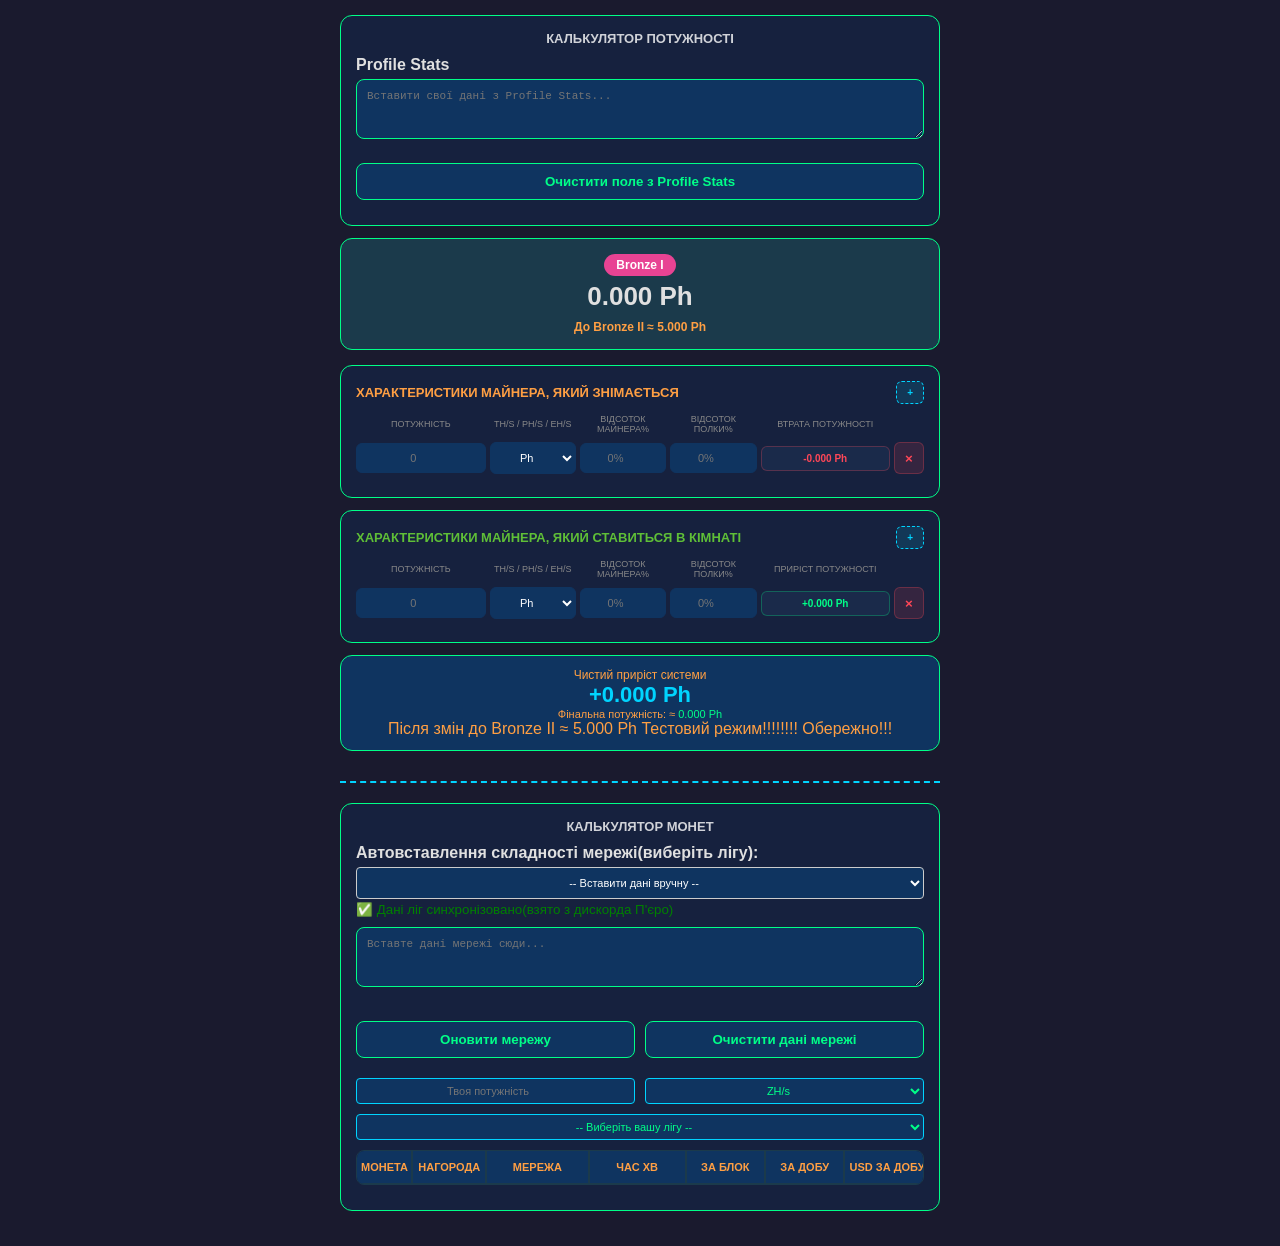
==== commit a754ecdf: "Update index_backup.html" ====
--- a/index_backup.html
+++ b/index_backup.html
@@ -5,151 +5,173 @@
     <meta name="viewport" content="width=device-width, initial-scale=1.0">
     <title>RollerSmart v31 - True Impact</title>
     <style>
-        body { font-family: 'Segoe UI', sans-serif; padding: 15px; background-color: #1a1a2e; color: #e0e0e0; max-width: 600px; margin: auto; }
-        .block { background: #16213e; padding: 15px; border-radius: 12px; margin-bottom: 12px; border: 1px solid #0f3460; position: relative; }
-        .block-title { color: #ffffff; font-size: 13px; font-weight: bold; margin-bottom: 10px; text-transform: uppercase; opacity: 0.8; display: flex; justify-content: space-between; align-items: center; }
-        textarea { width: 100%; height: 60px; padding: 10px; border-radius: 8px; background: #0f3460; color: #00ff88; border: 1px solid #00d4ff; box-sizing: border-box; font-size: 11px; margin-bottom: 10px; }
-
-        .freon-container { display: flex; align-items: center; gap: 10px; background: #1b3a4b; padding: 8px 12px; border-radius: 8px; border: 1px solid #ff4757; margin-bottom: 10px; }
+        /* 1. Базові налаштування */
+        body {
+            font-family: 'Segoe UI', sans-serif;
+            padding: 15px;
+            background-color: #1a1a2e;
+            color: #e0e0e0;
+            max-width: 600px;
+            margin: auto;
+        }
+
+        /* 2. Блоки та заголовки */
+        .block {
+            background: #16213e;
+            padding: 15px;
+            border-radius: 12px;
+            margin-bottom: 12px;
+            border: 1px solid #00ff88;
+            position: relative;
+        }
+
+        .block-title {
+            color: #ffffff;
+            font-size: 13px;
+            font-weight: bold;
+            margin-bottom: 10px;
+            text-transform: uppercase;
+            opacity: 0.8;
+            display: flex;
+            justify-content: center;
+            align-items: center;
+        }
+
+        /* 3. Форми та інпути */
+        textarea {
+            width: 100%; height: 60px; padding: 10px; border-radius: 8px;
+            background: #0f3460; color: #00ff88;
+            border: 1px solid #00ff88; box-sizing: border-box;
+            font-size: 11px; margin-bottom: 10px;
+        }
+
+        input, select {
+            width: 100%; padding: 8px 2px; border-radius: 6px;
+            background: #0f3460; color: white;
+            border: 1px solid #0f3460; font-size: 11px;
+            box-sizing: border-box; text-align: center;
+        }
+
+        /* 4. Специфічні блоки (Фреон, Ліга) */
+        .freon-container {
+            display: flex; align-items: center; gap: 10px; background: #1b3a4b;
+            padding: 8px 12px; border-radius: 8px; border: 1px solid #ff4757; margin-bottom: 10px;
+        }
         .freon-label { font-size: 11px; font-weight: bold; color: #ff4757; text-transform: uppercase; }
         .freon-input { width: 80px !important; border-color: #ff4757 !important; color: #ff4757 !important; font-weight: bold; }
 
-        .total-block { background: #1b3a4b; border: 2px solid #00ff88; padding: 15px; border-radius: 12px; margin-bottom: 15px; text-align: center; position: relative; }
+        .total-block {
+            background: #1b3a4b; border: 1px solid #00ff88;
+            padding: 15px; border-radius: 12px; margin-bottom: 15px; text-align: center;
+        }
         .league-badge { background: #e84393; color: white; padding: 4px 12px; border-radius: 20px; font-size: 12px; font-weight: bold; margin-bottom: 5px; display: inline-block; }
         .total-value { font-size: 26px; font-weight: bold; }
         .dist-next { font-size: 12px; color: #ff9f43; margin-top: 8px; font-weight: bold; }
 
-        .input-grid { display: grid; grid-template-columns: 1.5fr 1fr 1fr 1fr 1.5fr 30px; gap: 4px; align-items: center; margin-bottom: 8px; }
-        .grid-labels { display: grid; grid-template-columns: 1.5fr 1fr 1fr 1fr 1.5fr 30px; gap: 4px; font-size: 9px; color: #888; text-transform: uppercase; margin-bottom: 4px; text-align: center; }
-
-        input, select { width: 100%; padding: 8px 2px; border-radius: 6px; background: #0f3460; color: white; border: 1px solid #0f3460; font-size: 11px; box-sizing: border-box; text-align: center; }
-
-        .indiv-res { font-size: 10px; font-weight: bold; text-align: center; background: #1a2a4a; padding: 6px 2px; border-radius: 6px; border: 1px solid #00ff8833; overflow: hidden; white-space: nowrap; }
+        /* 5. Кнопки та Гріди */
+        .input-grid, .grid-labels {
+            display: grid; grid-template-columns: 1.5fr 1fr 1fr 1fr 1.5fr 30px;
+            gap: 4px; align-items: center; margin-bottom: 8px;
+        }
+        .grid-labels { font-size: 9px; color: #888; text-transform: uppercase; text-align: center; }
+
+        .indiv-res {
+            font-size: 10px; font-weight: bold; text-align: center; background: #1a2a4a;
+            padding: 6px 2px; border-radius: 6px; border: 1px solid #00ff8833;
+            overflow: hidden; white-space: nowrap;
+        }
 
         .btn-add { background: #00d4ff22; color: #00d4ff; border: 1px dashed #00d4ff; padding: 5px 10px; border-radius: 6px; cursor: pointer; font-size: 10px; font-weight: bold; }
         .btn-del { background: #ff475722; color: #ff4757; border: 1px solid #ff475744; border-radius: 6px; cursor: pointer; height: 32px; font-weight: bold; }
-
-        .result-container { text-align: center; padding: 12px; background: #0f3460; border-radius: 12px; border: 2px solid #00ff88; margin-top: 10px; }
+        .v2-btn { background: #0f3460; color: #00ff88; border: 1px solid #00ff88; padding: 10px; border-radius: 8px; cursor: pointer; width: 100%; font-weight: bold; margin: 10px 0; }
+
+        .result-container {color: #ff9f43; text-align: center; padding: 12px; background: #0f3460; border-radius: 12px; border: 1px solid #00ff88; margin-top: 10px; }
         .res-val { font-size: 22px; font-weight: bold; color: #00d4ff; }
-        .final-dist-next { font-size: 12px; color: #ff9f43; margin-top: 8px; font-weight: bold; }
-
-        /* Нові стилі, що не чіпають твої старі */
-        .v2-calc-container {
-            margin-top: 30px;
-            border-top: 2px dashed #00d4ff;
-            padding-top: 20px;
-        }
-
-        /* Контейнер для прокрутки, щоб таблиця не ламалася на телефоні */
+
+        /* --- 6. V2 Калькулятор (З сіткою та компактним закругленням) --- */
+        .v2-calc-container { margin-top: 30px; border-top: 2px dashed #00d4ff; padding-top: 20px; }
+
         .v2-scroll-box {
-            width: 100%;
-            overflow-x: auto;
-            border: 1px solid #0f3460;
-            border-radius: 8px;
-            margin-bottom: 10px;
+            width: 100%; overflow-x: auto; border: none;
+            margin-bottom: 10px; display: flex; justify-content: center;
         }
 
         .v2-table {
-            width: 100%;
-            min-width: 500px; /* Фіксуємо мінімальну ширину всієї таблиці */
-            border-collapse: collapse;
+            width: 100%; min-width: 500px;
+            border-collapse: separate;
+            border-spacing: 0;
             font-size: 11px;
             background: #16213e;
             color: white;
-        }
-
-        .v2-table th { background: #0f3460; color: #ff9f43; padding: 10px; white-space: nowrap; }
-
-        .v2-table td {
-            padding: 8px 4px;
-            border: 1px solid #0f3460;
+            table-layout: fixed;
+            border: 1px solid #1b3a4b;
+            border-radius: 8px; /* Зменшено до 8px для відповідності іншим елементам */
+            overflow: hidden;
+        }
+
+        .v2-table th, .v2-table td {
+            padding: 10px 4px;
             text-align: center;
-            white-space: nowrap; /* Щоб цифри завжди були в один рядок */
-        }
-
-        /* ФІКСОВАНА ШИРИНА ДЛЯ ІНПУТІВ (Мережа та Час) */
+            white-space: nowrap;
+            border: 0.5px solid #1b3a4b;
+        }
+
+        .v2-table th {
+            background: #0f3460;
+            color: #ff9f43;
+            text-transform: uppercase;
+            border-top: none;
+        }
+
+        .block-title-miners {
+            display: flex;
+            justify-content: space-between; /* Розштовхує текст вліво, кнопку вправо */
+            align-items: center;            /* Вирівнює їх по одній лінії (висоті) */
+            color: #5fbf37;
+            font-size: 13px;
+            font-weight: bold;
+            margin-bottom: 10px;
+            text-transform: uppercase;
+        }
+
+        /* Прибираємо подвійні лінії по краях таблиці */
+        .v2-table tr td:first-child, .v2-table tr th:first-child { border-left: none; }
+        .v2-table tr td:last-child, .v2-table tr th:last-child { border-right: none; }
+        .v2-table tr:last-child td { border-bottom: none; }
+
+        /* Інпути в таблиці */
         .v2-input {
-            background: #0f3460;
-            border: 1px solid #00d4ff;
-            color: #00ff88;
-            padding: 5px;
-            border-radius: 4px;
-            width: 70px !important; /* Робимо трошки ширше, щоб вліз час і великі числа */
-            min-width: 70px;
-            text-align: center;
-            box-sizing: border-box;
-        }
-
-        .v2-btn {
-            background: #0f3460;
-            color: #00ff88;
-            border: 1px solid #00ff88;
-            padding: 10px;
-            border-radius: 8px;
-            cursor: pointer;
-            width: 100%;
-            font-weight: bold;
-            margin: 10px 0;
-        }
-
-        .zebra-odd {
-            background: #111827;
-        }
-
-        .zebra-even {
-            background: #0f3460;
-        }
-
-        /* Ховер */
-        .v2-table tbody tr:hover {
-            background: #00ff88 !important;
-            color: #000;
-        }
-
-        /* Контейнер таблиці для ПК і мобільних */
-        .v2-scroll-box {
-            display: flex;
-            justify-content: center; /* центруємо таблицю на ПК */
-            border-radius: 12px; /* обрізані кути */
-            overflow-x: visible; /* на ПК скролу нема */
-        }
-
-        /* Таблиця: колонки компактні, всі вміщаються */
-        .v2-table {
-            table-layout: fixed; /* рівномірно розподіляємо колонки */
-
-        }
-
-        /* Вузькі колонки */
-        .v2-table th:nth-child(1),
-        .v2-table td:nth-child(1) { width: 5%; }
-        .v2-table th:nth-child(2),
-        .v2-table td:nth-child(2) { width: 12%; }
-        .v2-table th:nth-child(3),
-        .v2-table td:nth-child(3) { width: 12%; }
-        .v2-table th:nth-child(4),
-        .v2-table td:nth-child(4) { width: 10%; }
-        .v2-table th:nth-child(5),
-        .v2-table td:nth-child(5) { width: 10%; }
-        .v2-table th:nth-child(6),
-        .v2-table td:nth-child(6) { width: 10%; }
-
-        /* Горизонтальний скрол для мобільних */
+            background: #0f3460; border: 1px solid #00d4ff; color: #00ff88;
+            padding: 5px; border-radius: 4px; width: 70px !important; text-align: center;
+        }
+
+        /* Зебра та Ефекти */
+        .zebra-odd { background: #111827; }
+        .zebra-even { background: #16213e; }
+        .v2-table tbody tr:hover { background: #00ff88 !important; color: #000; }
+
+        /* Ширина колонок V2 */
+        .v2-table th:nth-child(1) { width: 8%; }
+        .v2-table th:nth-child(2) { width: 11%; }
+        .v2-table th:nth-child(3) { width: 16%; }
+        .v2-table th:nth-child(4) { width: 15%; }
+        .v2-table th:nth-child(5) { width: 12%; }
+        .v2-table th:nth-child(6) { width: 12%; }
+        .v2-table th:nth-child(7) { width: 12%; }
+
         @media (max-width: 768px) {
-            .v2-scroll-box {
-                overflow-x: auto;
-                justify-content: flex-start; /* залишаємо як було на мобільних */
-            }
-            .v2-table th, .v2-table td {
-                min-width: 90px; /* щоб колонки не ламалися */
-            }
+            .v2-scroll-box { justify-content: flex-start; }
+            .v2-table th, .v2-table td { min-width: 90px; }
         }
     </style>
 </head>
 <body>
 
 <div class="block">
-    <div class="block-title">Profile Stats</div>
+    <div class="block-title">Калькулятор потужності</div>
+    <label for="league-select" style="display: block; margin-bottom: 5px; font-weight: bold;">
+        Profile Stats
+    </label>
     <textarea id="raw_data" placeholder="Вставити свої дані з Profile Stats..." oninput="calculateAll()"></textarea>
     <button class="v2-btn" onclick="clearRawData('raw_data')">Очистити поле з Profile Stats</button>
     <div class="freon-container" style="display: none;">
@@ -165,8 +187,8 @@
     <div id="dist_next" class="dist-next">До наступної ліги: —</div>
 </div>
 
-<div class="block" style="border-color: #ff9f43;">
-    <div class="block-title" style="color:#ff9f43">
+<div class="block" style="border-color: #00ff88;">
+    <div class="block-title-miners" style="color:#ff9f43">
         Характеристики майнера, який знімається
         <button class="btn-add" onclick="addRow('old_list')">+</button>
     </div>
@@ -175,7 +197,7 @@
 </div>
 
 <div class="block">
-    <div class="block-title">
+    <div class="block-title-miners" style="color:#5fbf37">
         Характеристики майнера, який ставиться в кімнаті
         <button class="btn-add" onclick="addRow('new_list')">+</button>
     </div>
@@ -183,7 +205,7 @@
     <div id="new_list"></div>
 </div>
 
-<div class="result-container">
+<div class="result-container" >
     <div style="font-size:12px">Чистий приріст системи </div>
     <div class="res-val" id="res_total">+0.000 Ph</div>
     <div style="font-size:11px">Фінальна потужність: ≈ <span id="f_total" style="color:#00ff88">0</span></div>
@@ -198,6 +220,34 @@
         { name: "Platinum I", limit: 15000 }, { name: "Platinum II", limit: 50000 }, { name: "Platinum III", limit: 100000 },
         { name: "Diamond I", limit: 200000 }, { name: "Diamond II", limit: 400000 }, { name: "Diamond III", limit: 1000000 }
     ];
+
+    // Глобальний об'єкт з цінами криптовалют
+    let coinPrices = { "rlt": 1, "rst": 0.01, "HMT": 1};
+
+    async function fetchPrices() {
+        try {
+            const ids = "bitcoin,ethereum,dogecoin,ripple,algorand,binancecoin,solana,matic-network,litecoin,tron,tether";
+            const res = await fetch(`https://api.coingecko.com/api/v3/simple/price?ids=${ids}&vs_currencies=usd`);
+            const data = await res.json();
+            coinPrices = {
+                "btc": data.bitcoin.usd,
+                "eth": data.ethereum.usd,
+                "doge": data.dogecoin.usd,
+                "xrp": data.ripple.usd,
+                "algo": data.algorand.usd,
+                "bnb": data.binancecoin.usd,
+                "sol": data.solana.usd,
+                "matic": data['matic-network'].usd,
+                "pol": data['matic-network'].usd,
+                "ltc": data.litecoin.usd,
+                "trx": data.tron.usd,
+                "usdt": data.tether.usd,
+                "rlt": 1,
+                "rst": 0.01
+            };
+            v2_calcAll();
+        } catch (e) { console.error("Не вдалося завантажити ціни", e); }
+    }
 
     function v2_applyZebra() {
         const visibleRows = Array.from(document.querySelectorAll(".v2-row"))
@@ -265,23 +315,6 @@
             pInp.value = powerPh.toFixed(3);
             uSel.value = "1000"; // PH/s
         }
-
-        // ГОЛОВНЕ: Переклад ліги ("Silver I" -> "block_silver_1")
-        if (leagueName) {
-            // 1. Переводимо "Bronze III" -> "bronze iii"
-            let lowerName = leagueName.toLowerCase();
-
-            // 2. Замінюємо пробіл на підкреслення: "bronze iii" -> "bronze_iii"
-            let formattedName = lowerName.replace(" ", "_");
-
-            // 3. Додаємо префікс "block_": "block_bronze_iii"
-            let technicalName = `block_${formattedName}`;
-
-            // 4. Вибираємо цей пункт у списку
-            lSel.value = technicalName;
-        }
-
-        v2_filter();
         v2_calcAll();
     }
 
@@ -396,7 +429,16 @@
         const b = document.getElementById("v2-body");
         const s = document.getElementById("v2-league");
         if (!b || !s) return;
-        b.innerHTML = ""; s.innerHTML = "";
+        b.innerHTML = "";
+        s.innerHTML = "";
+
+        let defaultOption = document.createElement("option");
+        defaultOption.value = "";
+        defaultOption.textContent = "-- Виберіть вашу лігу --";
+        defaultOption.disabled = true; // Не можна вибрати знову
+        defaultOption.selected = true; // Вибрано по замовчуванню
+        s.appendChild(defaultOption);
+
         let leagues = new Set();
         V2_DATA.forEach(c => {
             for (let l in c.rewards) {
@@ -411,7 +453,7 @@
     <td><input type="number" class="v2-input v2-time-input" value="${(c.time / 60).toFixed(1)}" step="0.1" oninput="v2_calcAll()"></td>
     <td class="v2-res-b">0</td>
     <td class="v2-res-d">0</td>
-`;
+    <td class="v2-res-usd">0.00 $</td> `;
                 b.appendChild(tr);
             }
         });
@@ -441,7 +483,7 @@
 
         const allInputs = document.querySelectorAll('[class*="v2-nw-"]');
         allInputs.forEach(inp => inp.value = "0");
-        
+
         // Створюємо список усіх кодів монет, які ми маємо в даних
         const coins = V2_DATA.map(c => c.code);
         coins.forEach(code => {
@@ -480,6 +522,28 @@
         const myP = (pVal * uVal) / 1e9;
 
         document.querySelectorAll(".v2-row").forEach(r => {
+            const codeCell = r.cells[0];
+
+            // ПЕРЕВІРКА: Якщо ми вже записали код в пам'ять (dataset), беремо його.
+            // Якщо ні — беремо текст (це змінить назву на картинку лише ОДИН раз)
+            let code = codeCell.dataset.code;
+
+            if (!code) {
+                code = codeCell.textContent.trim().toLowerCase();
+                codeCell.dataset.code = code; // Зберігаємо для наступних розрахунків
+
+                const imgPath = `images/symbols/${code}.svg`;
+                codeCell.innerHTML = `<img src="${imgPath}" alt="${code}"
+             style="width:22px; height:22px; vertical-align:middle; margin-right:5px;"
+             onerror="this.style.display='none'; this.parentElement.innerText='${code.toUpperCase()}';">`;
+            }
+
+            // ВАЖЛИВО: перевірте, чи правильно знаходяться ці елементи
+            const rewElem = r.querySelector(".v2-rew");
+            const inputElem = r.querySelector("input");
+            const timeElem = r.querySelector(".v2-time-input");
+
+            if (!rewElem || !inputElem || !timeElem) return; // Пропускаємо рядок, якщо елементи не знайдені
             const rew = parseFloat(r.querySelector(".v2-rew").textContent);
             const net = parseFloat(r.querySelector("input").value) || 0;
 
@@ -492,10 +556,42 @@
 
                 // Формула: (1440 хв у добі / час блоку в хв) * нагорода за блок
                 const daily = resB * (1440 / timeInMinutes);
+
                 r.querySelector(".v2-res-d").textContent = daily.toFixed(6);
+
+                // Список монет, для яких НЕ треба писати знак "$"
+                const specialCoins = ["hmt", "rlt", "rst"];
+                const targetCell = r.querySelector(".v2-res-usd");
+
+                if (code === "rst") {
+                    const usdDay = daily * (coinPrices[code] || 0);
+                    targetCell.textContent = usdDay.toFixed(2) + " RLT";
+                } else
+
+                if (code === "rlt") {
+                    // Для ігрових валют пишемо RLT
+                    targetCell.textContent = daily.toFixed(2) + " RLT";
+                } else if (code === "hmt") {
+                    // Для HMT пишемо HMT
+                    targetCell.textContent = daily.toFixed(2) + " HMT";
+                } else {
+                    // Для всіх інших (BTC, ETH тощо) рахуємо в доларах
+                    const usdDay = daily * (coinPrices[code] || 0);
+                    targetCell.textContent = usdDay.toFixed(2) + " $";
+                }
             } else {
                 r.querySelector(".v2-res-b").textContent = "0";
                 r.querySelector(".v2-res-d").textContent = "0";
+                const code = r.cells[0].textContent.trim().toLowerCase();
+                const targetCell = r.querySelector(".v2-res-usd");
+
+                if (code === "rlt" || code === "rst") {
+                    targetCell.textContent = "0.00 RLT";
+                } else if (code === "hmt") {
+                    targetCell.textContent = "0.00 HMT";
+                } else {
+                    targetCell.textContent = "0.00 $";
+                }
             }
         });
     }
@@ -549,7 +645,10 @@
     }
 
     // Запускаємо функцію після повного завантаження сторінки
-    document.addEventListener('DOMContentLoaded', setupLeagueSelector);
+    document.addEventListener('DOMContentLoaded', () => {
+        setupLeagueSelector();
+        fetchPrices();
+    });
 
     // Очищаємо тільки вікно з даними
     function clearRawData(elementId) {
@@ -563,7 +662,7 @@
 </script>
 <div class="v2-calc-container">
     <div class="block">
-        <div class="block-title">Калькулятор монет (Мережа)</div>
+        <div class="block-title">Калькулятор монет</div>
 
         <div class="league-select-wrapper" style="margin-bottom: 10px;">
             <label for="league-select" style="display: block; margin-bottom: 5px; font-weight: bold;">
@@ -608,6 +707,7 @@
                     <th>Час хв</th>
                     <th>За блок</th>
                     <th>За добу</th>
+                    <th>USD за добу</th>
                 </tr>
                 </thead>
                 <tbody id="v2-body"></tbody>
@@ -615,6 +715,10 @@
         </div>
     </div>
 </div>
-<script id="_wauk21">var _wau = _wau || []; _wau.push(["small", "xffqqugada", "k21"]);</script><script async src="https://waust.at/s.js"></script>
+<div align="center" style="margin: 20px 0;">
+    <script id="_wauk21">var _wau = _wau || []; _wau.push(["small", "xffqqugada", "k21"]);</script>
+    <script async src="https://waust.at/s.js"></script>
+</div>
+    <img src="https://api.counterapi.dev/v2/vasil-arabcuks-team-3598/rollercalc/up" style="display:none;">
 </body>
 </html>
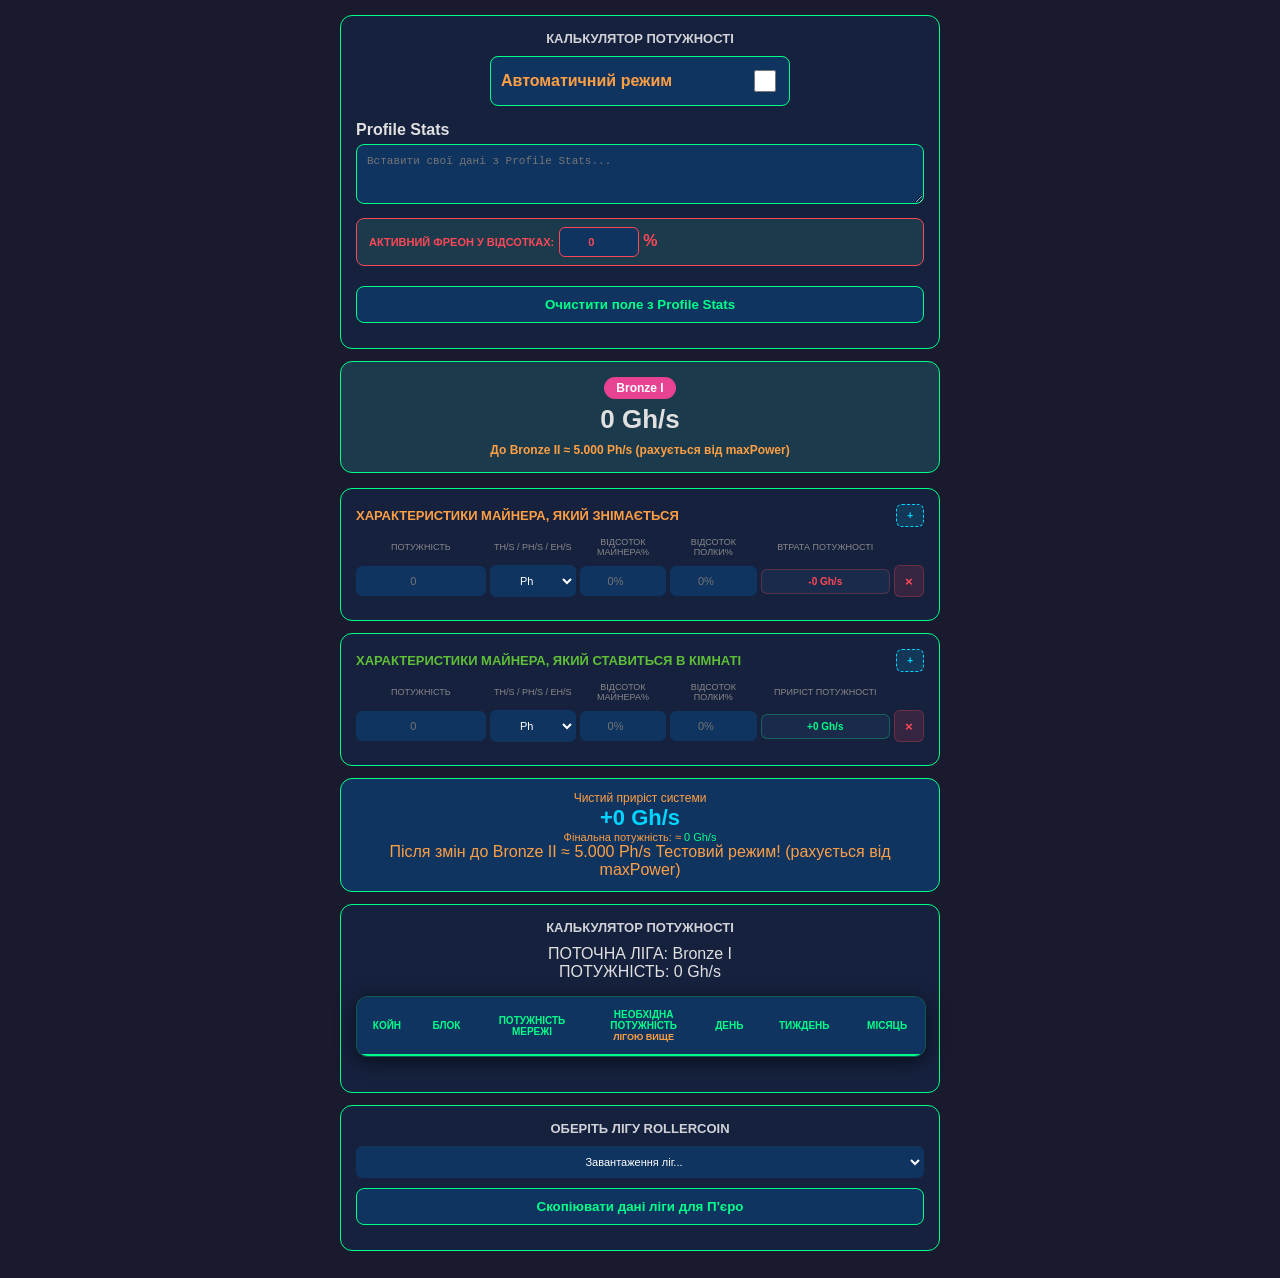
==== commit b3f179f5: "Update index_backup.html" ====
--- a/index_backup.html
+++ b/index_backup.html
@@ -1,3 +1,4 @@
+
 <!DOCTYPE html>
 <html lang="uk">
 <head>
@@ -5,6 +6,79 @@
     <meta name="viewport" content="width=device-width, initial-scale=1.0">
     <title>RollerSmart v31 - True Impact</title>
     <style>
+        .table-wrapper {
+            width: 100%;
+            overflow-x: auto;
+            border-radius: 12px;
+            box-shadow: 0 4px 20px rgba(0, 0, 0, 0.6);
+            background: #16213e; /* Колір як у твоїх блоків */
+            border: 1px solid #00ff8844; /* Напівпрозорий зелений бордюр */
+            margin: 15px 0 20px 0;
+            -webkit-overflow-scrolling: touch;
+        }
+
+        table {
+            width: 100%;
+            border-collapse: separate; /* Дозволяє скругляти кути та робити відступи */
+            border-spacing: 0;
+            font-size: 11px;
+            color: #e0e0e0;
+        }
+
+        /* Заголовки */
+        thead tr {
+            background: #0f3460;
+        }
+
+        th {
+            padding: 12px 8px;
+            text-transform: uppercase;
+            font-size: 10px;
+            color: #00ff88;
+            border-bottom: 2px solid #00ff88;
+            text-align: center;
+            white-space: nowrap;
+        }
+
+        /* Клітинки */
+        td {
+            padding: 10px 6px;
+            border-bottom: 1px solid #00ff8811; /* Тонка лінія розділення */
+            text-align: center;
+            vertical-align: middle;
+        }
+
+        /* Виділення кожного другого рядка для читабельності */
+        tbody tr:nth-child(even) {
+            background: rgba(127, 155, 241, 0.2);
+        }
+
+        /* ЕФЕКТ ПРИ НАВЕДЕННІ (Active Row) */
+        tbody tr:hover {
+            background: #3e7ec6 !important; /* Легке зелене підсвічування */
+            transition: background 0.2s ease;
+        }
+
+        /* Окремі акценти для цифр */
+        td span {
+            font-weight: bold;
+        }
+
+        /* Стиль для "лігою вище" у заголовку */
+        #nextLeagueHeader span {
+            color: #ff9f43; /* Твій помаранчевий колір для акценту */
+            font-size: 9px;
+        }
+
+        /* Скроллбар для мобільних (опціонально, щоб був гарнішим) */
+        .table-wrapper::-webkit-scrollbar {
+            height: 4px;
+        }
+        .table-wrapper::-webkit-scrollbar-thumb {
+            background: #00ff88;
+            border-radius: 10px;
+        }
+
         /* 1. Базові налаштування */
         body {
             font-family: 'Segoe UI', sans-serif;
@@ -85,42 +159,13 @@
         .btn-del { background: #ff475722; color: #ff4757; border: 1px solid #ff475744; border-radius: 6px; cursor: pointer; height: 32px; font-weight: bold; }
         .v2-btn { background: #0f3460; color: #00ff88; border: 1px solid #00ff88; padding: 10px; border-radius: 8px; cursor: pointer; width: 100%; font-weight: bold; margin: 10px 0; }
 
-        .result-container {color: #ff9f43; text-align: center; padding: 12px; background: #0f3460; border-radius: 12px; border: 1px solid #00ff88; margin-top: 10px; }
+        .result-container {color: #ff9f43; margin-bottom: 12px; text-align: center; padding: 12px; background: #0f3460; border-radius: 12px; border: 1px solid #00ff88; margin-top: 10px; }
         .res-val { font-size: 22px; font-weight: bold; color: #00d4ff; }
 
-        /* --- 6. V2 Калькулятор (З сіткою та компактним закругленням) --- */
-        .v2-calc-container { margin-top: 30px; border-top: 2px dashed #00d4ff; padding-top: 20px; }
 
         .v2-scroll-box {
             width: 100%; overflow-x: auto; border: none;
             margin-bottom: 10px; display: flex; justify-content: center;
-        }
-
-        .v2-table {
-            width: 100%; min-width: 500px;
-            border-collapse: separate;
-            border-spacing: 0;
-            font-size: 11px;
-            background: #16213e;
-            color: white;
-            table-layout: fixed;
-            border: 1px solid #1b3a4b;
-            border-radius: 8px; /* Зменшено до 8px для відповідності іншим елементам */
-            overflow: hidden;
-        }
-
-        .v2-table th, .v2-table td {
-            padding: 10px 4px;
-            text-align: center;
-            white-space: nowrap;
-            border: 0.5px solid #1b3a4b;
-        }
-
-        .v2-table th {
-            background: #0f3460;
-            color: #ff9f43;
-            text-transform: uppercase;
-            border-top: none;
         }
 
         .block-title-miners {
@@ -134,34 +179,16 @@
             text-transform: uppercase;
         }
 
-        /* Прибираємо подвійні лінії по краях таблиці */
-        .v2-table tr td:first-child, .v2-table tr th:first-child { border-left: none; }
-        .v2-table tr td:last-child, .v2-table tr th:last-child { border-right: none; }
-        .v2-table tr:last-child td { border-bottom: none; }
-
-        /* Інпути в таблиці */
-        .v2-input {
-            background: #0f3460; border: 1px solid #00d4ff; color: #00ff88;
-            padding: 5px; border-radius: 4px; width: 70px !important; text-align: center;
-        }
-
-        /* Зебра та Ефекти */
-        .zebra-odd { background: #111827; }
-        .zebra-even { background: #16213e; }
-        .v2-table tbody tr:hover { background: #00ff88 !important; color: #000; }
-
-        /* Ширина колонок V2 */
-        .v2-table th:nth-child(1) { width: 8%; }
-        .v2-table th:nth-child(2) { width: 11%; }
-        .v2-table th:nth-child(3) { width: 16%; }
-        .v2-table th:nth-child(4) { width: 15%; }
-        .v2-table th:nth-child(5) { width: 12%; }
-        .v2-table th:nth-child(6) { width: 12%; }
-        .v2-table th:nth-child(7) { width: 12%; }
+        .loader {
+            display: none;
+            text-align: center;
+            margin: 20px 0;
+            font-weight: bold;
+            font-size: 1.1rem;
+        }
 
         @media (max-width: 768px) {
             .v2-scroll-box { justify-content: flex-start; }
-            .v2-table th, .v2-table td { min-width: 90px; }
         }
     </style>
 </head>
@@ -169,18 +196,49 @@
 
 <div class="block">
     <div class="block-title">Калькулятор потужності</div>
-    <label for="league-select" style="display: block; margin-bottom: 5px; font-weight: bold;">
-        Profile Stats
-    </label>
-    <textarea id="raw_data" placeholder="Вставити свої дані з Profile Stats..." oninput="calculateAll()"></textarea>
-    <button class="v2-btn" onclick="clearRawData('raw_data')">Очистити поле з Profile Stats</button>
-    <div class="freon-container" style="display: none;">
-        <span class="freon-label">Активний Фреон у відсотках:</span>
-        <input type="number" id="freon_pct" class="freon-input" value="0" step="0.5" oninput="calculateAll()">
-        <span style="color: #ff4757; font-weight: bold;">%</span>
+    <div class="result-container"
+         style="display: flex; align-items: center;
+         box-sizing: border-box;
+         justify-content: space-between; width: 100%;
+         max-width: 300px; margin-bottom: 15px;
+         padding: 10px; border-radius: 8px;
+         margin: 0 auto 15px auto;">
+        <label for="auto_toggle" style="cursor: pointer; font-weight: bold;">
+            Автоматичний режим
+        </label>
+        <input type="checkbox" id="auto_toggle" onchange="toggleMode()"
+               style="cursor: pointer; width: 22px; height: 22px; accent-color: #2ecc71;">
+    </div>
+    <div id="manual_section">
+        <label style="display: block; margin-bottom: 5px; font-weight: bold;">
+            Profile Stats
+        </label>
+        <textarea id="raw_data" placeholder="Вставити свої дані з Profile Stats..."
+                  oninput="calculateAll()"></textarea>
+        <div class="freon-container" style="display: block;">
+            <span class="freon-label">Активний Фреон у відсотках:</span>
+            <input type="number" id="freon_pct" class="freon-input" value="0" step="0.5" oninput="calculateAll()">
+            <span style="color: #ff4757; font-weight: bold;">%</span>
+        </div>
+        <button class="v2-btn" onclick="clearRawData('raw_data'); clearRawData('freon_pct')">Очистити поле з Profile Stats</button>
     </div>
 </div>
-
+<div id="auto_section" style="display: none;">
+    <div class="input-group">
+        <div class="block-title">Введіть частину посилання на свій профіль після /p/</div>
+        <input style="font-size: 12px;" type="text"
+               id="nicknameInput" placeholder="Ввести..." oninput="checkInput()">
+        <button id="calcBtn" class="v2-btn" onclick="getUserApiforCalculate(); handleRefresh(this);" disabled>Заповнити таблицю</button>
+    </div>
+    <div id="loader" class="loader">Синхронізація даних...</div>
+    <details class="help-info" style="max-width: 600px; margin: 0 auto;">
+        <summary style="cursor: pointer; color: #00ff88; font-weight: bold;">
+            Де взяти посилання на профіль?
+        </summary>
+        <img src="helpn.png" alt="Приклад нікнейму"
+             style="width: 100%; height: auto; border-radius: 8px; margin-top: 10px; box-shadow: 0 4px 10px rgba(0,0,0,0.1);">
+    </details>
+</div>
 <div class="total-block">
     <div id="cur_league" class="league-badge">—</div>
     <div id="total_display" class="total-value">0.000 Ph</div>
@@ -211,62 +269,682 @@
     <div style="font-size:11px">Фінальна потужність: ≈ <span id="f_total" style="color:#00ff88">0</span></div>
     <div id="final_dist_next" class="final-dist-next">Після змін до наступної ліги: —</div>
 </div>
+<div class="block">
+    <div class="block-title">Калькулятор потужності</div>
+    <div id="leagueInfo"></div>
+    <div class="table-wrapper">
+        <table>
+            <thead>
+            <tr>
+                <th>Койн</th>
+                <th>Блок</th>
+                <th>Потужність<br>мережі</th>
+                <th id="nextLeagueHeader">Необхідна<br>потужність<br><span>лігою вище</span></th>
+                <th>День</th>
+                <th>Тиждень</th>
+                <th>Місяць</th>
+            </tr>
+            </thead>
+            <tbody id="tableBody">
+            </tbody>
+        </table>
+    </div>
+
+</div>
+
+<div id="extra" style="display: none;">
+    <div class="audit-container">
+        <h2 style="color: #00ff88; margin-top: 0; display: flex; align-items: center; justify-content: center; gap: 10px;">
+            🛠️ Аудитор кімнат
+        </h2>
+
+        <h4 style="color: #ff4757; font-size: 18px; margin-bottom: 10px;">
+            Пошук майнера в кімнаті
+        </h4>
+
+        <input type="text" id="minerSearchInput"
+               placeholder="введіть назву майнера"
+               oninput="searchInputMiner()"
+               style="display: none;">
+        <div id="searchResult" style="margin-top: 10px; font-weight: bold;"></div>
+
+        <div id="auditLoader" style="display:none; color: #f1c40f; margin: 15px 0; font-weight: bold; text-align: center;">
+            📡 Отримання даних з кімнат...
+        </div>
+
+        <div id="auditResults" style="display:none;">
+            <h3 style="color: #ff4757; font-size: 18px; margin-bottom: 10px;">
+                ⚠️ Дублікати <small style="font-size: 12px; color: #ccc; font-weight: normal; display: block;">(відсоток рахується тільки з одного)</small>
+            </h3>
+            <div class="table-responsive">
+                <table class="audit-table" id="dupesTable">
+                    <thead>
+                    <tr>
+                        <th>Майнер + Рівень</th>
+                        <th>Кількість</th>
+                    </tr>
+                    </thead>
+                    <tbody></tbody>
+                </table>
+            </div>
+
+            <h3 style="color: #22d3ee; font-size: 18px; margin-bottom: 10px; margin-top: 25px;">
+                📉 Рейтинг майнерів з найменшою ефективністю для потужності
+                <small style="font-size: 12px; color: #ccc; font-weight: normal; display: block;">
+                    Найменший внесок Ph/слот (SET - майнер з сету, DUPE - повтор майнера)
+                </small>
+            </h3>
+            <div class="table-responsive">
+                <table class="audit-table" id="worstTable">
+                    <thead>
+                    <tr>
+                        <th>Майнер</th>
+                        <th>Потужність</th>
+                        <th>Бонус</th>
+                        <th>Внесок (Ph/Slot)</th>
+                    </tr>
+                    </thead>
+                    <tbody></tbody>
+                </table>
+            </div>
+        </div>
+    </div>
+</div>
+<div class="block">
+
+    <div class="block-title">Оберіть лігу RollerCoin</div>
+    <select id="leagueSelect" onchange="onLeagueChange(this.value)">
+        <option value="">Завантаження ліг...</option>
+    </select>
+    <button class="v2-btn" onclick="copyLeagueToClipboard(this)" style="margin-top: 10px;">Скопіювати дані ліги для П'єро</button>
+</div>
+
+<div id="leagueSummaryBlock" style="display: none; margin-top: 20px;">
+
+    <div style="display: grid; grid-template-columns: repeat(auto-fit, minmax(280px, 1fr)); gap: 20px; margin-bottom: 20px;">
+
+        <div class="block" style="display: flex; flex-direction: column; align-items: center; justify-content: center; padding: 20px;">
+            <svg id="pieChart" width="220" height="220" viewBox="-1 -1 2 2" style="transform: rotate(-90deg); border-radius: 50%; background: #252a4a;"></svg>
+            <div class="total-block" style="border: none; margin: 15px 0 0 0; padding: 0;">
+                <div class="league-badge" id="currentLeagueTitle">Ліга</div>
+                <div class="total-value" id="totalPowerDisplay" style="font-size: 20px;">0.00 Zh/s</div>
+            </div>
+        </div>
+
+        <div>
+            <div class="block-title-miners">Game Currencies</div>
+            <div id="gameCurrenciesContainer"></div>
+
+            <div class="block-title-miners" style="margin-top: 20px; color: #00d4ff;">Crypto Currencies</div>
+            <div id="cryptoCurrenciesContainer" style="display: grid; grid-template-columns: repeat(auto-fit, minmax(240px, 1fr)); gap: 10px;"></div>
+        </div>
+
+    </div>
+</div>
+
+<style>
+    .audit-container {
+        background: #1a1a2e;
+        padding: 25px;
+        border-radius: 15px;
+        border: 1px solid #00ff8844;
+        margin: 20px 0;
+        font-family: 'Segoe UI', Roboto, Helvetica, Arial, sans-serif;
+    }
+
+    /* Адаптивна обгортка для таблиць */
+    .table-responsive {
+        width: 100%;
+        overflow-x: auto;
+        -webkit-overflow-scrolling: touch;
+        margin-bottom: 20px;
+        border-radius: 8px;
+        border: 1px solid #30475e;
+    }
+
+    .audit-table {
+        width: 100%;
+        border-collapse: collapse;
+        background: #16213e;
+        min-width: 400px; /* Запобігає занадто сильному стисканню */
+    }
+
+    .audit-table th, .audit-table td {
+        border-bottom: 1px solid #30475e;
+        padding: 12px 15px;
+        text-align: left;
+        color: #fff;
+    }
+
+    .audit-table th {
+        background: #0f3460;
+        color: #00ff88;
+        text-transform: uppercase;
+        font-size: 11px;
+        letter-spacing: 1px;
+        white-space: nowrap;
+    }
+
+    /* Стилі для бейджів (SET, DUPE) */
+    .badge {
+        font-size: 10px;
+        padding: 2px 6px;
+        border-radius: 4px;
+        margin-left: 5px;
+        font-weight: bold;
+        text-transform: uppercase;
+    }
+
+    /* Адаптивність для смартфонів */
+    @media (max-width: 600px) {
+        .audit-container {
+            padding: 15px;
+            margin: 10px 0;
+        }
+
+        .audit-table th, .audit-table td {
+            padding: 10px 8px;
+            font-size: 13px;
+        }
+
+        h2 { font-size: 20px; }
+        h3 { font-size: 16px; }
+    }
+</style>
 
 <script>
+    let minersRaw;
+    let bonusRaw;
+    let rData;
+    async function runAudit() {
+        const nickInput = document.getElementById('nicknameInput');
+        const loader = document.getElementById('auditLoader');
+        const results = document.getElementById('auditResults');
+        const dupesBody = document.querySelector('#dupesTable tbody');
+        const worstBody = document.querySelector('#worstTable tbody');
+
+        if (!nickInput || !nickInput.value.trim()) return;
+        const nick = nickInput.value.trim();
+
+        loader.style.display = 'block';
+        results.style.display = 'none';
+
+        try {
+            const profileUrl = `https://morning-thunder-0ce3.wminerrc.workers.dev/?https%3A%2F%2Frollercoin.com%2Fapi%2Fprofile%2Fpublic-user-profile-data%2F${nick}`;
+            const pResp = await fetch(profileUrl);
+            const pData = await pResp.json();
+            if (!pData.success) throw new Error("Користувача не знайдено");
+
+            const roomUrl = `https://morning-thunder-0ce3.wminerrc.workers.dev/?https%3A%2F%2Frollercoin.com%2Fapi%2Fgame%2Froom-config%2F${pData.data.avatar_id}`;
+            const rResp = await fetch(roomUrl);
+            rData = await rResp.json();
+            const miners = rData.data.miners;
+            const racks = rData.data.racks;
+
+            // --- ЛОГІКА АНАЛІЗУ ---
+            const globalBonusMult = (bonusRaw / minersRaw) + 1;
+
+            const globalCounts = {};
+            const bonusTracker = {};
+            const efficiency = [];
+
+            // 1. Рахуємо кількість для дублікатів
+            miners.forEach(m => {
+                const key = `${m.name}_[Lvl ${m.level + 1}]`;
+                globalCounts[key] = (globalCounts[key] || 0) + 1;
+            });
+
+            // 2. Аналіз Брутто-втрати
+            miners.forEach(m => {
+                const rack = racks.find(r => r._id === m.placement.user_rack_id);
+
+                // 1. Отримуємо дані стелажа
+                const rLevel = rack?.placement?.room_level ?? 0;
+                const rX = rack?.placement?.x ?? 0; // позиція в ряду (0-11)
+                const rY = rack?.placement?.y ?? 0; // номер ряду (0-2)
+
+                // 2. Рахуємо порядковий номер стелажа в кімнаті (від 1 до 36)
+                // Формула: (номер ряду * 12) + (позиція в ряду + 1)
+                // Визначаємо кількість стелажів у ряду залежно від кімнати
+                const racksInRow = (rLevel === 0) ? 4 : 6;
+
+// Рахуємо чистий порядковий номер
+                const rackNumber = (rY * racksInRow) + (rX + 1);
+
+                // 3. Формуємо короткий рядок: Кімната, Номер стелажа, Полиця
+                const locationInfo = `Кімн. ${rLevel + 1} | Стел. ${rackNumber} | Пол. ${m.placement.y + 1}`;
+                const lvlLabel = `[Lvl ${m.level + 1}]`;
+                const uniqueKey = `${m.name}_${lvlLabel}`;
+
+                let isDupe = false;
+                if (bonusTracker[uniqueKey]) {
+                    isDupe = true;
+                } else {
+                    bonusTracker[uniqueKey] = true;
+                }
+
+                const minerBonusPercent = (m.bonus_percent || 0) / 10000;
+                const bodyLoss = m.power * globalBonusMult;
+                const bonusLoss = isDupe ? 0 : (minerBonusPercent * minersRaw);
+                const totalGrossLoss = bodyLoss + bonusLoss;
+                const contributionPerSlot = totalGrossLoss / (m.width || 1);
+
+                efficiency.push({
+                    name: m.name,
+                    levelLabel: lvlLabel,
+                    power: m.power,
+                    realBonusDisplay: (minerBonusPercent * 100).toFixed(2),
+                    contribution: contributionPerSlot,
+                    isDupe: isDupe,
+                    width: m.width || 1,
+                    isInSet: m.is_in_set,
+                    location: locationInfo
+                });
+            });
+
+            // --- ВИВІД ТАБЛИЦІ 1 (ДУБЛІКАТИ) ---
+            dupesBody.innerHTML = '';
+            let hasGlobalDupes = false;
+
+            for (const key in globalCounts) {
+                if (globalCounts[key] > 1) {
+                    const parts = key.split('_');
+                    const minerName = parts[0];
+                    const minerLvl = parts[1];
+                    const gifUrl = getMinerGifUrl(minerName);
+
+                    // Знаходимо всі локації для цього конкретного дубліката
+                    const locations = efficiency
+                        .filter(item => `${item.name}_${item.levelLabel}` === key)
+                        .map(item => `<div style="color: #5bc0de; font-size: 10px; margin-top: 2px;">📍 ${item.location}</div>`)
+                        .join('');
+
+                    dupesBody.innerHTML += `<tr>
+            <td style="display: flex; align-items: center; gap: 12px; border-bottom: 1px solid #30475e; padding: 5px 0;">
+                <div style="width: 45px; height: 32px; flex-shrink: 0; display: flex; align-items: center; justify-content: center; background: #0f3460; border-radius: 4px; overflow: hidden;">
+                    <img src="${gifUrl}" style="max-width: 100%; max-height: 100%; object-fit: contain;" onerror="this.parentElement.style.display='none'">
+                </div>
+                <div style="line-height: 1.2;">
+                    <span style="color:#ff4757; font-weight:bold;">${minerName}</span> <br>
+                    <small style="color:#888">${minerLvl}</small>
+                    ${locations} <!-- ТУТ ВИВЕДУТЬСЯ ВСІ АДРЕСИ ЦЬОГО ДУБЛІКАТА -->
+                </div>
+            </td>
+            <td style="vertical-align: middle;">
+                <span style="background:#ff4757; color:white; padding:2px 8px; border-radius:4px; font-weight:bold;">${globalCounts[key]} шт.</span>
+            </td>
+        </tr>`;
+                    hasGlobalDupes = true;
+                }
+            }
+            if (!hasGlobalDupes) dupesBody.innerHTML = '<tr><td colspan="2" style="text-align:center; color:#00ff88;">Усі унікальні! 🎉</td></tr>';
+
+            // --- ВИВІД ТАБЛИЦІ 2 (НАЙГІРШІ) ---
+            efficiency.sort((a, b) => a.contribution - b.contribution);
+            worstBody.innerHTML = '';
+            let nonSetCount = 0;
+            let smallCount = 0;
+            let bigCount = 0;
+
+            for (const m of efficiency) {
+                if (nonSetCount >= 3) break;
+                if (!m.isInSet) {
+                    // Якщо це малий і вже є 2 — пропускаємо
+                    if (m.width === 1 && smallCount >= 2) continue;
+                    // Якщо це великий і вже є 1 — пропускаємо
+                    if (m.width === 2 && bigCount >= 1) continue;
+
+                    // Якщо пройшов ліміти — інкрементуємо лічильники
+                    if (m.width === 1) smallCount++;
+                    if (m.width === 2) bigCount++;
+                    nonSetCount++;
+                }
+
+                let tags = (m.isInSet ? `<span style="background:#f1c40f; color:#000; font-size:10px; padding:1px 4px; border-radius:3px; margin-left:5px; font-weight:bold;">SET</span>` : "") +
+                    (m.isDupe ? `<span style="background:#ff4757; color:#fff; font-size:10px; padding:1px 4px; border-radius:3px; margin-left:5px; font-weight:bold;">DUPE</span>` : "");
+
+                const gifUrl = getMinerGifUrl(m.name);
+
+                worstBody.innerHTML += `<tr>
+                    <td style="font-weight:bold; display: flex; align-items: center; gap: 12px; border-bottom: 1px solid #30475e;">
+                        <div style="width: 50px; height: 35px; flex-shrink: 0; display: flex; align-items: center; justify-content: center; background: #0f3460; border-radius: 4px; overflow: hidden;">
+                            <img src="${gifUrl}"
+                                 alt=""
+                                 style="max-width: 100%; max-height: 100%; object-fit: contain;"
+                                 onerror="this.parentElement.style.display='none'">
+                        </div>
+                        <div style="line-height: 1.2;">
+                            <span style="color: #fff;">${m.name}</span> <br>
+                            <small style="color: #888; font-size: 11px;">${m.levelLabel}</small> ${tags}
+                            <div style="color: #5bc0de; font-size: 10px;">📍 ${m.location}</div>
+                        </div>
+                    </td>
+                    <td style="color:#ccc;">${formatPowerSNw(m.power)}</td>
+                    <td style="color:#ffa502;">${m.realBonusDisplay}%</td>
+                    <td style="color:#00ff88; font-weight:bold;">${formatPowerSNw(m.contribution)}/сл</td>
+                </tr>`;
+            }
+
+            results.style.display = 'block';
+            document.getElementById('minerSearchInput').style.display = 'block';
+        } catch (e) {
+            alert("Помилка: " + e.message);
+        } finally {
+            loader.style.display = 'none';
+        }
+    }
+
+    function searchInputMiner() {
+        const miners = rData.data.miners;
+        const racks = rData.data.racks;
+        const searchInput = document.getElementById('minerSearchInput');
+        const searchResultDiv = document.getElementById('searchResult');
+
+        if (searchInput && searchResultDiv) {
+            const query = searchInput.value.trim().toLowerCase();
+            searchResultDiv.innerHTML = "";
+
+            if (query) {
+                // Фільтруємо майнерів (шукаємо збіги в імені)
+                const found = miners.filter(m => m.name.toLowerCase().startsWith(query));
+
+                if (found.length > 0) {
+                    // Формуємо детальний рядок для кожного знайденого екземпляра
+                    const resultsText = found.map(m => {
+                        // 1. Шукаємо стелаж, на якому стоїть цей майнер
+                        const rack = racks.find(r => r._id === m.placement.user_rack_id);
+                        const rLevel = rack?.placement?.room_level ?? 0;
+                        const rX = rack?.placement?.x ?? 0;
+                        const rY = rack?.placement?.y ?? 0;
+
+                        // 2. Визначаємо сітку стелажів (12 для 1-ї кімнати, 18 для інших)
+                        const racksInRow = (rLevel === 0) ? 4 : 6;
+                        const rackNumber = (rY * racksInRow) + (rX + 1);
+
+                        // 3. Формуємо підпис
+                        return `<div>
+                        <b>${m.name}</b> [Lvl ${m.level + 1}] <br>
+                        <span style="color: #5bc0de; font-size: 11px;">📍 Кімн. ${rLevel + 1} | Стел. ${rackNumber} | Пол. ${m.placement.y + 1}</span>
+                    </div>`;
+                    });
+
+                    searchResultDiv.style.color = "#fff";
+                    searchResultDiv.innerHTML = `<div style="display: flex; flex-direction: column; gap: 8px;">
+                    <div style="color: #00ff88;">✅ Знайдено:</div>
+                    ${resultsText.join('')}
+                </div>`;
+                } else {
+                    searchResultDiv.style.color = "#ff4757";
+                    searchResultDiv.innerHTML = `❌ Майнера "${query}" немає в кімнатах`;
+                }
+            }
+        }
+    }
+
+    function formatPowerSNw(ghValue) {
+        if (ghValue === 0) return "0 Gh/s";
+        const units = ['Gh/s', 'Th/s', 'Ph/s', 'Eh/s'];
+        let value = ghValue;
+        let unitIndex = 0;
+        while (value >= 1000 && unitIndex < units.length - 1) {
+            value /= 1000;
+            unitIndex++;
+        }
+        return value.toFixed(2) + " " + units[unitIndex];
+    }
+
+    function getMinerGifUrl(name) {
+        // Перетворюємо "Crypto Kong" на "crypto_kong.gif"
+        const formattedName = name.toLowerCase()
+            .trim()
+            .replace(/\s+/g, '_')        // Замінюємо всі пробіли на підкреслення
+            .replace(/[^a-z0-9_]/g, ''); // Видаляємо спецсимволи, крім цифр, букв і підкреслень
+
+        return `https://api.minaryganar.com/assets/rollercoin/miners/${formattedName}.gif`;
+    }
+
+    const PROXY = 'https://api.codetabs.com/v1/proxy?quest=';
+    const API_BASE = 'https://api.rollercoincalculator.app/api';
+
+    const CURRENCY_CONFIG = [
+        { name: "btc",  divisor: 10000000000, prec: 8, geckoId: "bitcoin" },
+        { name: "trx",  divisor: 10000000000, prec: 8, geckoId: "tron" },
+        { name: "pol",  divisor: 10000000000, prec: 8, geckoId: "polygon-ecosystem-token" },
+        { name: "bnb",  divisor: 10000000000, prec: 8, geckoId: "binancecoin" },
+        { name: "eth",  divisor: 10000000000, prec: 8, geckoId: "ethereum" },
+        { name: "doge", divisor: 10000,       prec: 2, geckoId: "dogecoin" },
+        { name: "ltc",  divisor: 100000000,   prec: 8, geckoId: "litecoin" },
+        { name: "algo", divisor: 1000000,     prec: 4, geckoId: "algorand" },
+        { name: "sol",  divisor: 1000000000,  prec: 8, geckoId: "solana" },
+        { name: "xrp",  divisor: 1000000,     prec: 2, geckoId: "ripple" },
+        { name: "default", divisor: 1000000,  prec: 6, geckoId: null }
+    ];
+
     const LEAGUES = [
-        { name: "Bronze I", limit: 0 }, { name: "Bronze II", limit: 5 }, { name: "Bronze III", limit: 30 },
-        { name: "Silver I", limit: 100 }, { name: "Silver II", limit: 200 }, { name: "Silver III", limit: 500 },
-        { name: "Gold I", limit: 1000 }, { name: "Gold II", limit: 2000 }, { name: "Gold III", limit: 5000 },
-        { name: "Platinum I", limit: 15000 }, { name: "Platinum II", limit: 50000 }, { name: "Platinum III", limit: 100000 },
-        { name: "Diamond I", limit: 200000 }, { name: "Diamond II", limit: 400000 }, { name: "Diamond III", limit: 1000000 }
+        { name: "Bronze I", limit: 0 },
+        { name: "Bronze II", limit: 5000000 },
+        { name: "Bronze III", limit: 30000000 },
+        { name: "Silver I", limit: 100000000 },
+        { name: "Silver II", limit: 200000000 },
+        { name: "Silver III", limit: 500000000 },
+        { name: "Gold I", limit: 1000000000 },
+        { name: "Gold II", limit: 2000000000 },
+        { name: "Gold III", limit: 5000000000 },
+        { name: "Platinum I", limit: 15000000000 },
+        { name: "Platinum II", limit: 50000000000 },
+        { name: "Platinum III", limit: 100000000000 },
+        { name: "Diamond I", limit: 200000000000 },
+        { name: "Diamond II", limit: 400000000000 },
+        { name: "Diamond III", limit: 1000000000000 }
     ];
 
-    // Глобальний об'єкт з цінами криптовалют
-    let coinPrices = { "rlt": 1, "rst": 0.01, "HMT": 1};
-
-    async function fetchPrices() {
+    const tableBody = document.getElementById('tableBody');
+    const leagueInfo = document.getElementById('leagueInfo');
+
+    let cryptoPrices = {};
+    let results = [];
+    let userPower = 0;
+    let userLeagueId = null;
+    let leaguesData = [];
+
+    // 1. ГОЛОВНА ІНІЦІАЛІЗАЦІЯ
+    async function init() {
+        await loadCryptoPrices();
+        await getLeaguesDataApi();
+
+        console.log("Дані отримано. Створення інтерфейсу...");
+        // Додаємо рядки, але НЕ запускаємо розрахунок відразу
+        addRow('old_list', false);
+        addRow('new_list', false);
+
+        // Запускаємо перший розрахунок тільки коли все готово
+        calculateAll();
+    }
+
+    // 2. ДОПОМІЖНІ ФУНКЦІЇ
+    const getCoinConfig = function(coinName) {
+        return CURRENCY_CONFIG.find(c => c.name === coinName) || CURRENCY_CONFIG[CURRENCY_CONFIG.length - 1];
+    };
+
+    function getDailyRaw(rewardPerBlock, blocksPerDay, divisor) {
+        return (rewardPerBlock * blocksPerDay) / divisor;
+    }
+
+    function formatPowerSN(ghValue) {
+        if (typeof ghValue === 'number') {
+            if (ghValue === 0) return "0 Gh/s";
+            const units = ['Gh/s', 'Th/s', 'Ph/s', 'Eh/s', 'Zh/s'];
+            let value = Math.abs(ghValue);
+            let sign = ghValue < 0 ? "-" : "";
+            let unitIndex = 0;
+            while (value >= 1000 && unitIndex < units.length - 1) {
+                value /= 1000;
+                unitIndex++;
+            }
+            return sign + value.toFixed(3) + " " + units[unitIndex];
+        }
+        if (typeof ghValue === 'string') {
+            const cleanInput = ghValue.trim().replace(',', '.');
+            const num = parseFloat(cleanInput) || 0;
+            const unit = cleanInput.toLowerCase();
+            if (unit.includes('zh')) return num * 1e12;
+            if (unit.includes('eh')) return num * 1e9;
+            if (unit.includes('ph')) return num * 1e6;
+            if (unit.includes('th')) return num * 1e3;
+            if (unit.includes('gh')) return num;
+            return num;
+        }
+        return 0;
+    }
+
+    function getLInfo(gh) {
+        let cur = LEAGUES[0], nxt = null;
+        for (let i = 0; i < LEAGUES.length; i++) {
+            if (gh >= LEAGUES[i].limit) {
+                cur = LEAGUES[i];
+                nxt = LEAGUES[i + 1] || null;
+            } else break;
+        }
+        return { cur, nxt };
+    }
+
+    function getLeagueIdByTitle(leagues, title) {
+        const league = leagues.find(l => l.title === title);
+        return league ? league.id : null;
+    }
+
+    // 3. МЕРЕЖЕВІ ЗАПИТИ
+    async function loadCryptoPrices() {
         try {
-            const ids = "bitcoin,ethereum,dogecoin,ripple,algorand,binancecoin,solana,matic-network,litecoin,tron,tether";
-            const res = await fetch(`https://api.coingecko.com/api/v3/simple/price?ids=${ids}&vs_currencies=usd`);
-            const data = await res.json();
-            coinPrices = {
-                "btc": data.bitcoin.usd,
-                "eth": data.ethereum.usd,
-                "doge": data.dogecoin.usd,
-                "xrp": data.ripple.usd,
-                "algo": data.algorand.usd,
-                "bnb": data.binancecoin.usd,
-                "sol": data.solana.usd,
-                "matic": data['matic-network'].usd,
-                "pol": data['matic-network'].usd,
-                "ltc": data.litecoin.usd,
-                "trx": data.tron.usd,
-                "usdt": data.tether.usd,
-                "rlt": 1,
-                "rst": 0.01
-            };
-            v2_calcAll();
-        } catch (e) { console.error("Не вдалося завантажити ціни", e); }
-    }
-
-    function v2_applyZebra() {
-        const visibleRows = Array.from(document.querySelectorAll(".v2-row"))
-            .filter(r => r.style.display !== "none");
-
-        visibleRows.forEach((row, index) => {
-            row.classList.remove("zebra-odd", "zebra-even");
-            row.classList.add(index % 2 === 0 ? "zebra-odd" : "zebra-even");
+            const ids = Object.values(CURRENCY_CONFIG).map(c => c.geckoId).join(',');
+            const response = await fetch(`https://api.coingecko.com/api/v3/simple/price?ids=${ids}&vs_currencies=usd`);
+            const data = await response.json();
+            for (const id in data) cryptoPrices[id] = data[id].usd;
+            console.log("Курси валют оновлено");
+        } catch (e) {
+            console.error("Помилка завантаження курсів", e);
+        }
+    }
+
+    async function getLeaguesDataApi() {
+        try {
+            const leagueResp = await fetch(PROXY + encodeURIComponent(`${API_BASE}/League`));
+            if (!leagueResp.ok) throw new Error("Помилка сервера");
+            leaguesData = await leagueResp.json();
+            initLeagueDashboard(leaguesData);
+        } catch (e) {
+            console.error("Помилка ліг:", e);
+            if(tableBody) tableBody.innerHTML = `<tr><td colspan="7" style="color:red; text-align:center;">Помилка отримання даних</td></tr>`;
+        }
+    }
+
+    // 4. ЛОГІКА ТАБЛИЦІ (ПЕРЕПИСАНО)
+    async function updateData() {
+        if (!leaguesData || leaguesData.length === 0) return;
+
+        results = [];
+
+        // Шукаємо лігу за ID, якщо не знайдено - беремо першу (Bronze I)
+        const currentLeague = leaguesData.find(l => l.id === userLeagueId) || leaguesData[0];
+        const currentLeagueIndex = leaguesData.findIndex(l => l.id === currentLeague.id);
+
+        // Визначаємо наступну лігу безпечно
+        let nextLeague = null;
+        if (currentLeagueIndex !== -1 && currentLeagueIndex < leaguesData.length - 1) {
+            nextLeague = leaguesData[currentLeagueIndex + 1];
+        }
+
+        const headerSpan = document.querySelector("#nextLeagueHeader span");
+        if(headerSpan) headerSpan.textContent = nextLeague ? nextLeague.title : "Макс. рівень";
+
+        currentLeague.currencies.forEach(coin => {
+            const netPower = coin.totalPower;
+            let name = coin.name.toLowerCase().replace('_small', '').trim();
+
+            let nextNetPower = 0, nextReward = 0, nextBlockTime = 0;
+
+            if (nextLeague) {
+                const nextLeagueCurrencies = nextLeague.currencies.find(c => c.name === coin.name);
+                if (nextLeagueCurrencies) {
+                    nextNetPower = nextLeagueCurrencies.totalPower || 0;
+                    nextReward = nextLeagueCurrencies.payoutAmount || 0;
+                    nextBlockTime = nextLeagueCurrencies.duration || 0;
+                }
+            }
+
+            if (name === 'sat') name = 'btc';
+            if (name === 'matic') name = 'pol';
+
+            const reward = coin.payoutAmount;
+            const blockTime = coin.duration;
+
+            const {divisor, prec, geckoId} = getCoinConfig(name);
+
+            const rewardPerBlock = (userPower / netPower) * reward;
+            const diff = nextBlockTime ? (blockTime / nextBlockTime) : 0;
+
+            let neededPower = 0;
+            if (nextReward > 0 && diff > 0) {
+                neededPower = ((rewardPerBlock * nextNetPower) / nextReward) / diff;
+            }
+
+            const blocksPerDay = 86400 / blockTime;
+            const dailyRaw = getDailyRaw(rewardPerBlock, blocksPerDay, divisor);
+
+            let usdPrice = 0;
+            if (['rlt', 'rst', 'hmt', 'usdt'].includes(name)) {
+                usdPrice = dailyRaw;
+            } else if (geckoId && cryptoPrices[geckoId]) {
+                usdPrice = dailyRaw * cryptoPrices[geckoId];
+            }
+
+            results.push({
+                name: name, reward: reward / divisor, netPower: netPower,
+                neededPower: neededPower, dailyRaw: dailyRaw, usdPrice: usdPrice, prec: prec
+            });
         });
     }
 
-    function addRow(containerId) {
+    async function getResultsTable() {
+        if(!tableBody) return;
+        tableBody.innerHTML = ''; // Обов'язкове очищення
+
+        results.sort((a, b) => b.usdPrice - a.usdPrice);
+        results.forEach(data => {
+            const isSpecial = ['rlt', 'rst', 'hmt'].includes(data.name);
+            const row = `<tr>
+<td style="color: #22d3ee; font-weight: bold;">
+                <img src="images/symbols/${data.name}.svg"
+                     style="width:24px; height:24px; vertical-align:middle; margin-right:8px;"
+                     onerror="this.style.display='none'; this.nextElementSibling.style.display='inline';">
+                <span style="font-weight:bold;">${data.name.toUpperCase()}</span>
+            </td>
+                <td>${data.reward}</td>
+                <td>${formatPowerSN(data.netPower)}</td>
+                <td>${data.neededPower > 0 ? formatPowerSN(data.neededPower) : "Недоступно"}</td>
+                <td style="color: #22d3ee;">${data.dailyRaw.toFixed(data.prec)}
+                    <br><span style="color: #37f31c;">${data.usdPrice.toFixed(2)}${isSpecial ? '' : '$'}</span></td>
+                <td>${(data.dailyRaw * 7).toFixed(data.prec > 6 ? 6 : data.prec)}
+                    <br><span style="color: #37f31c;">${(data.usdPrice * 7).toFixed(2)}${isSpecial ? '' : '$'}</span></td>
+                <td>${(data.dailyRaw * 30).toFixed(data.prec > 4 ? 4 : data.prec)}
+                    <br><span style="color: #37f31c;">${(data.usdPrice * 30).toFixed(2)}${isSpecial ? '' : '$'}</span></td>
+            </tr>`;
+            tableBody.innerHTML += row;
+        });
+    }
+
+    // 5. ВЗАЄМОДІЯ З ІНТЕРФЕЙСОМ
+    function addRow(containerId, autoCalculate = true) {
         const container = document.getElementById(containerId);
+        if(!container) return;
+
         const div = document.createElement('div');
         div.className = 'input-grid';
         div.innerHTML = `
             <input type="number" class="p-in" placeholder="0" oninput="handleAutoUnit(this)">
             <select class="u-in" onchange="calculateAll()">
-                <option value="1">Ph</option><option value="1000">Eh</option><option value="0.001">Th</option>
+                <option value="1000000">Ph</option><option value="1000000000">Eh</option>
+                <option value="1000">Th</option>
             </select>
             <input type="number" class="b-in" placeholder="0%" oninput="calculateAll()">
             <input type="number" class="r-in" placeholder="0%" oninput="calculateAll()">
@@ -274,7 +952,7 @@
             <button class="btn-del" onclick="this.parentElement.remove(); calculateAll();">×</button>
         `;
         container.appendChild(div);
-        calculateAll();
+        if (autoCalculate) calculateAll();
     }
 
     function handleAutoUnit(el) {
@@ -284,51 +962,44 @@
         calculateAll();
     }
 
-    function formatPower(ph) {
-        let abs = Math.abs(ph);
-        if (abs >= 1000) return (ph / 1000).toFixed(3) + " Eh";
-        if (abs < 1 && abs > 0) return (ph * 1000).toFixed(0) + " Th";
-        return ph.toFixed(3) + " Ph";
-    }
-
-    function getLInfo(ph) {
-        let cur = LEAGUES[0], nxt = null;
-        for(let i=0; i<LEAGUES.length; i++) {
-            if(ph >= LEAGUES[i].limit) { cur = LEAGUES[i]; nxt = LEAGUES[i+1]; }
-        }
-        return { cur, nxt };
-    }
-
-    // НОВА ФУНКЦІЯ: Передача даних вниз
-    // Оновлена функція: Автоматично вибирає одиниці виміру (EH або ZH)
-    function syncToV2(powerPh, leagueName) {
-        const pInp = document.getElementById("v2-m-power");
-        const uSel = document.getElementById("v2-m-unit");
-        const lSel = document.getElementById("v2-league");
-        if (!pInp || !uSel || !lSel) return;
-
-        // Налаштування потужності
-        if (powerPh >= 1000) {
-            pInp.value = (powerPh / 1000).toFixed(3);
-            uSel.value = "1000000"; // EH/s
-        } else {
-            pInp.value = powerPh.toFixed(3);
-            uSel.value = "1000"; // PH/s
-        }
-        v2_calcAll();
-    }
-
+    function clearRawData(elementId) {
+        const area = document.getElementById(elementId);
+        if(area) { area.value = ""; area.focus(); }
+    }
+
+    // ГОЛОВНИЙ ЗВ'ЯЗОК МІЖ КАЛЬКУЛЯТОРОМ ТА ТАБЛИЦЕЮ (ПЕРЕПИСАНО)
+    async function syncToV2(powerGh, leagueName) {
+        if(leagueInfo) {
+            leagueInfo.style.textAlign = "center";
+            leagueInfo.style.width = "100%";
+            leagueInfo.innerHTML = `ПОТОЧНА ЛІГА: ${leagueName}<br>ПОТУЖНІСТЬ: ${formatPowerSN(powerGh)}`;
+        }
+
+        userPower = powerGh;
+        userLeagueId = getLeagueIdByTitle(leaguesData, leagueName); // Шукаємо ID, щоб updateData знала прибутковість
+
+        await updateData();
+        await getResultsTable();
+    }
+
+    // 6. ОСНОВНИЙ РОЗРАХУНОК КАЛЬКУЛЯТОРА
     function calculateAll() {
-        const text = document.getElementById('raw_data').value;
-        const freon = parseFloat(document.getElementById('freon_pct').value) || 0;
+        const rawElem = document.getElementById('raw_data');
+        const freonElem = document.getElementById('freon_pct');
+        if(!rawElem) return;
+
+        const text = rawElem.value;
+        const freon = parseFloat(freonElem ? freonElem.value : 0) || 0;
 
         const find = (lbl) => {
-            const r = new RegExp(lbl + "[^\\d]*([\\d\\.,\\s]+)\\s*(Eh|Ph|Th|%)", "i");
+            const r = new RegExp(lbl + "[^\\d]*([\\d\\.,\\s]+)\\s*(Eh|Ph|Th|Zh|%)", "i");
             const m = text.match(r);
             if (!m) return 0;
             let v = parseFloat(m[1].replace(/\s/g, '').replace(',', '.'));
-            if (m[2] === 'Eh') v *= 1000;
-            if (m[2] === 'Th') v *= 0.001;
+            if (m[2] === 'Eh') v *= 1000000000;
+            if (m[2] === 'Th') v *= 1000;
+            if (m[2] === 'Ph') v *= 1000000;
+            if (m[2] === 'Zh') v *= 1000000000000;
             return v;
         };
 
@@ -338,17 +1009,20 @@
         const maxPower = find("Maximum power") || currentGame;
 
         const freonPower = miners * (freon / 100);
-        document.getElementById('total_display').innerText = formatPower(currentGame);
+
+
+        document.getElementById('total_display').innerText = formatPowerSN(currentGame);
 
         // Передаємо поточну потужність вниз
-        syncToV2(currentGame, getLInfo(maxPower).cur.name);
-
-        document.getElementById('cur_league').innerText = getLInfo(maxPower).cur.name;
-
+        let leagueName = getLInfo(maxPower).cur.name;
+        syncToV2(currentGame, leagueName);
+
+        document.getElementById('cur_league').innerText = leagueName;
+        let left;
         let nxtL = getLInfo(maxPower).nxt;
         if(nxtL) {
-            let left = nxtL.limit - maxPower;
-            document.getElementById('dist_next').innerText = `До ${nxtL.name} ≈ ${formatPower(left)}`;
+            left = nxtL.limit - maxPower;
+            document.getElementById('dist_next').innerText = `До ${nxtL.name} ≈ ${formatPowerSN(left)} (рахується від maxPower)`;
         } else {
             document.getElementById('dist_next').innerText = "Ти в максимальній лізі!";
         }
@@ -375,7 +1049,7 @@
             totalLoss += loss;
             let trueLossForSystem = loss + (otherMinersBase * (b / 100));
             let resBlock = row.querySelector('.indiv-res');
-            resBlock.innerText = "-" + formatPower(trueLossForSystem);
+            resBlock.innerText = "-" + formatPowerSN(trueLossForSystem);
             resBlock.style.color = "#ff4757";
             resBlock.style.borderColor = "#ff475744";
         });
@@ -390,7 +1064,7 @@
             let baseToBoost = otherMinersBase + newMinersBase - p;
             let trueGainForSystem = gain + (baseToBoost * (b / 100));
             let resBlock = row.querySelector('.indiv-res');
-            resBlock.innerText = "+" + formatPower(trueGainForSystem);
+            resBlock.innerText = "+" + formatPowerSN(trueGainForSystem);
             resBlock.style.color = "#00ff88";
             resBlock.style.borderColor = "#00ff8844";
         });
@@ -402,323 +1076,360 @@
         let finalTotal = currentGame - totalLoss + totalGain + (otherMinersBase * ((bonusGained - bonusLost) / 100)) + freonDiff;
         let netGain = finalTotal - currentGame;
 
-        document.getElementById('res_total').innerText = ( netGain >= 0 ? "+" : "") + formatPower(netGain);
-        document.getElementById('f_total').innerText = formatPower(finalTotal);
+        document.getElementById('res_total').innerText = ( netGain >= 0 ? "+" : "") + formatPowerSN(netGain);
+        document.getElementById('f_total').innerText = formatPowerSN(finalTotal);
+
 
         let finalMaxPower = maxPower + netGain;
         let finalNxtL = getLInfo(finalMaxPower).nxt;
-        if(finalNxtL) {
-            let finalLeft = finalNxtL.limit - finalMaxPower;
-            document.getElementById('final_dist_next').innerText = `Після змін до ${finalNxtL.name} ≈ ${formatPower(finalLeft)} Тестовий режим!!!!!!!! Обережно!!!`;
+        if (maxPower < finalMaxPower) {
+
+            if(finalNxtL) {
+                let finalLeft = finalNxtL.limit - finalMaxPower;
+                document.getElementById('final_dist_next').innerText = `Після змін до ${finalNxtL.name} ≈ ${formatPowerSN(finalLeft)} Тестовий режим! (рахується від maxPower)`;
+            } else {
+                document.getElementById('final_dist_next').innerText = "Після змін: Ти в максимальній лізі!";
+            }
         } else {
-            document.getElementById('final_dist_next').innerText = "Після змін: Ти в максимальній лізі!";
+
+            if(finalNxtL) {
+                document.getElementById('final_dist_next').innerText = `Після змін до ${finalNxtL.name} ≈ ${formatPowerSN(left)} Тестовий режим! (рахується від maxPower)`;
+            } else {
+                document.getElementById('final_dist_next').innerText = "Після змін: Ти в максимальній лізі!";
+            }
+
         }
         let finalLInfo = getLInfo(finalMaxPower);
         syncToV2(finalTotal, finalLInfo.cur.name);
     }
 
-    addRow('old_list');
-    addRow('new_list');
-
-    let V2_DATA = [];
-    fetch("data.json")
-        .then(r => r.json())
-        .then(d => { V2_DATA = d.coins; v2_build(); });
-
-    function v2_build() {
-        const b = document.getElementById("v2-body");
-        const s = document.getElementById("v2-league");
-        if (!b || !s) return;
-        b.innerHTML = "";
-        s.innerHTML = "";
-
-        let defaultOption = document.createElement("option");
-        defaultOption.value = "";
-        defaultOption.textContent = "-- Виберіть вашу лігу --";
-        defaultOption.disabled = true; // Не можна вибрати знову
-        defaultOption.selected = true; // Вибрано по замовчуванню
-        s.appendChild(defaultOption);
-
-        let leagues = new Set();
-        V2_DATA.forEach(c => {
-            for (let l in c.rewards) {
-                if (parseFloat(c.rewards[l]) <= 0) continue;
-                leagues.add(l);
-                let tr = document.createElement("tr");
-                tr.className = "v2-row"; tr.dataset.l = l;
-                tr.innerHTML = `
-    <td>${c.code.toUpperCase()}</td>
-    <td class="v2-rew">${c.rewards[l]}</td>
-    <td><input type="number" class="v2-input v2-nw-${c.code.toLowerCase()}" value="0" oninput="v2_calcAll()"></td>
-    <td><input type="number" class="v2-input v2-time-input" value="${(c.time / 60).toFixed(1)}" step="0.1" oninput="v2_calcAll()"></td>
-    <td class="v2-res-b">0</td>
-    <td class="v2-res-d">0</td>
-    <td class="v2-res-usd">0.00 $</td> `;
-                b.appendChild(tr);
+    async function getUserApiforCalculate() {
+        const nickInput = document.getElementById('nicknameInput');
+        const loader = document.getElementById('loader');
+        if (!nickInput || !nickInput.value) return;
+        loader.style.display = 'block';
+
+        const userNick = nickInput.value;
+        localStorage.setItem('userNickname', userNick);
+
+        try {
+            const response = await fetch(PROXY + encodeURIComponent(`${API_BASE}/RollercoinUser?userName=${userNick}`));
+            const data = await response.json();
+
+            // 1. Отримуємо основні цифри
+            const curPowerRaw = data.userPowerResponseDto.current_Power;
+            const maxPowerRaw = data.userPowerResponseDto.max_Power;
+            minersRaw = data.userPowerResponseDto.miners;
+            bonusRaw = data.userPowerResponseDto.bonus;
+            const racksRaw = data.userPowerResponseDto.racks;
+            const gamesRaw = data.userPowerResponseDto.games;
+            const tempRaw = data.userPowerResponseDto.temp;
+            const freonPower = data.userPowerResponseDto.freon / minersRaw;
+
+            // 2. Вираховуємо відсоток бонусу: (Bonus / Miners) * 100
+            // Використовуємо Math.max, щоб уникнути ділення на 0, якщо майнерів немає
+            const bonusPercent = minersRaw > 0 ? (bonusRaw / minersRaw) * 100 : 0;
+
+            // 3. Знаходимо назву ліги за ID
+            const userLeagueId = data.userProfileResponseDto.league_Id;
+            const foundLeague = leaguesData.find(l => l.id === userLeagueId);
+            const leagueName = foundLeague ? foundLeague.title : "Bronze I";
+
+            const freonInput = document.getElementById('freon_pct');
+            if (freonInput) {
+                freonInput.value = (freonPower * 100).toFixed(2); // Вказуєш потрібний відсоток (як рядок або число)
+                //freonInput.dispatchEvent(new Event('input')); // Примусово запускає calculateAll()
+            }
+
+            document.getElementById('raw_data').value = `League
+${leagueName}
+Maximum power
+${formatPowerSN(maxPowerRaw)}
+Current power
+${formatPowerSN(curPowerRaw)}
+Miners
+${formatPowerSN(minersRaw)}
+Bonus Power
++${bonusPercent}%
+/ ${formatPowerSN(bonusRaw)}
+Hamster Bonus Power
+0%
+/ 0 Gh/s
+Rack Bonus
+${formatPowerSN(racksRaw)}
+Games
+${formatPowerSN(gamesRaw)}
+Temporary
+${formatPowerSN(tempRaw)}`;
+            calculateAll();
+            runAudit();
+
+        } catch (e) {
+            console.error("Помилка при отриманні даних профілю:", e);
+        } finally {
+            loader.style.display = 'none';
+        }
+    }
+
+    function toggleMode() {
+        const isAuto = document.getElementById('auto_toggle').checked;
+        const manual = document.getElementById('manual_section');
+        const auto = document.getElementById('auto_section');
+        const extra = document.getElementById('extra');
+
+        if (!manual || !auto) {
+            console.error("Помилка: Не знайдено блоки manual_section або auto_section!");
+            return;
+        }
+
+        console.log("Авто режим:", isAuto); // Виведе в консоль true або false
+
+        if (isAuto) {
+            manual.style.setProperty("display", "none", "important");
+            auto.style.setProperty("display", "block", "important");
+            extra.style.setProperty("display", "block", "important");
+        } else {
+            manual.style.setProperty("display", "block", "important");
+            auto.style.setProperty("display", "none", "important");
+            extra.style.setProperty("display", "none", "important");
+            // Знаходимо селектор
+        }
+    }
+
+    function handleRefresh(btn) {
+        // 2. Початкове блокування кнопки
+        btn.disabled = true;
+        btn.style.opacity = '0.6';
+        btn.style.cursor = 'not-allowed';
+
+        let secondsLeft = 60; // Скільки секунд чекати
+        btn.innerText = `Оновлення даних доступно через ${secondsLeft}с`;
+
+        // 3. Запуск таймера
+        const countdown = setInterval(() => {
+            secondsLeft--; // Зменшуємо на 1
+            btn.innerText = `Оновлення даних доступно через ${secondsLeft}с`;
+
+            if (secondsLeft <= 0) {
+                // 4. Коли час вийшов — розблоковуємо
+                clearInterval(countdown);
+                btn.disabled = false;
+                btn.style.opacity = '1';
+                btn.style.cursor = 'pointer';
+                btn.innerText = 'Оновити';
+            }
+        }, 1000); // Повторювати кожну 1 секунду (1000 мс)
+    }
+
+    function checkInput() {
+        const input = document.getElementById('nicknameInput');
+        const btn = document.getElementById('calcBtn');
+
+        // .trim() видаляє пробіли, щоб не можна було активувати кнопку просто натиснувши пробіл
+        btn.disabled = input.value.trim() === "";
+    }
+
+    window.onload = function() {
+        const savedNick = localStorage.getItem('userNickname');
+        if (savedNick) {
+            const input = document.getElementById('nicknameInput');
+            input.value = savedNick;
+            checkInput(); // Активуємо кнопку, якщо нік підтягнувся
+        }
+    };
+
+    // Палітра кольорів для секторів діаграми та підсвічування монет
+    const coinColors = ['#f2a900', '#ff4757', '#00ff88', '#00d4ff', '#9c27b0', '#e84393', '#ff9f43', '#25af61'];
+
+    function initLeagueDashboard(LeagueData) {
+        const selectEl = document.getElementById('leagueSelect');
+        if (!selectEl) {
+            setTimeout(() => initLeagueDashboard(LeagueData), 50);
+            return;
+        }
+
+        const leagues = Array.isArray(LeagueData) ? LeagueData : [LeagueData];
+        window.loadedLeagues = leagues;
+
+        selectEl.innerHTML = '';
+        leagues.forEach((league, index) => {
+            const opt = document.createElement('option');
+            opt.value = index;
+            opt.innerText = league.title || `Ліга ${index + 1}`;
+            selectEl.appendChild(opt);
+
+        });
+
+        if (leagues.length > 0) renderSelectedLeague(0);
+    }
+
+    function changeLeagueSelector() {
+        // 1. Отримуємо назву ліги прямо з елемента на сторінці
+        const leagueNameEl = document.getElementById('cur_league');
+        const currentLeagueName = leagueNameEl ? leagueNameEl.innerText.trim() : '';
+        console.log("Поточна ліга з HTML:", currentLeagueName);
+
+        // 2. Обов'язково знаходимо наш селектор на сторінці
+        const selectEl = document.getElementById('leagueSelect');
+
+        // БЕЗПЕКА: Якщо селектор або масив ліг ще не завантажились — виходимо, щоб не було помилки
+        if (!selectEl || !window.loadedLeagues) return;
+
+        // 3. Шукаємо індекс ліги за назвою у глобальному масиві window.loadedLeagues
+        const targetIndex = window.loadedLeagues.findIndex(l => l.title === currentLeagueName);
+
+        // Якщо не знайшли (наприклад, поле порожнє), ставимо 0 (першу лігу)
+        const defaultIndex = targetIndex !== -1 ? targetIndex : 0;
+
+        // 4. Виставляємо селектор у потрібне положення
+        selectEl.value = defaultIndex;
+
+        // 5. Рендеримо вибрану лігу
+        renderSelectedLeague(defaultIndex);
+    }
+
+    function onLeagueChange(index) {
+        if (index === "" || !window.loadedLeagues) return;
+        renderSelectedLeague(Number(index));
+    }
+
+    function renderSelectedLeague(index) {
+        const league = window.loadedLeagues[index];
+        if (!league) return;
+
+        document.getElementById('leagueSummaryBlock').style.display = 'block';
+
+        const gameContainer = document.getElementById('gameCurrenciesContainer');
+        const cryptoContainer = document.getElementById('cryptoCurrenciesContainer');
+        const svgChart = document.getElementById('pieChart');
+
+        gameContainer.innerHTML = '';
+        cryptoContainer.innerHTML = '';
+        svgChart.innerHTML = '';
+
+        const totalPower = league.currencies ? league.currencies.reduce((sum, c) => sum + (c.totalPower || 0), 0) : 0;
+
+        document.getElementById('currentLeagueTitle').innerText = league.title || 'Ліга';
+        document.getElementById('totalPowerDisplay').innerText = formatPowerSN(totalPower);
+
+        const gameTokens = ['RLT', 'RST'];
+        let accumulatedPercent = 0;
+
+        league.currencies.forEach((curr, idx) => {
+            const nameRaw = curr.name ? curr.name.replace('_SMALL', '') : '';
+            const rename = { 'SAT': 'BTC', 'MATIC': 'POL' };
+            const name = rename[nameRaw] || nameRaw;
+            const pctRaw = totalPower > 0 ? (curr.totalPower / totalPower) : 0;
+            const pctString = (pctRaw * 100).toFixed(0) + '%';
+            const color = coinColors[idx % coinColors.length];
+
+            // Форматування часу ГГ:ХХ:СС
+            const h = Math.floor((curr.duration || 0) / 3600).toString().padStart(2, '0');
+            const m = Math.floor(((curr.duration || 0) % 3600) / 60).toString().padStart(2, '0');
+            const s = ((curr.duration || 0) % 60).toString().padStart(2, '0');
+
+            // Генеруємо блок-картку у твоїх стилях інпутів/результатів (.result-container)
+            const cardHtml = `
+            <div class="result-container" style="background: #16213e; text-align: left; padding: 12px; margin-bottom: 8px; border: 1px solid ${color}44;">
+                <div style="display: flex; justify-content: space-between; align-items: center; margin-bottom: 10px;">
+                    <span style="color: ${color}; font-size: 14px; font-weight: bold;">${name}</span>
+                    <span class="indiv-res" style="color: ${color}; border-color: ${color}; font-size: 11px; padding: 2px 8px;">${pctString}</span>
+                </div>
+                <div class="grid-labels" style="grid-template-columns: 1fr 1fr; text-align: left; margin-bottom: 4px;">
+                    <span>Power</span>
+                    <span style="color: #fff; text-align: right;">${formatPowerSN(curr.totalPower)}</span>
+                </div>
+                <div class="grid-labels" style="grid-template-columns: 1fr 1fr; text-align: left; margin-bottom: 4px;">
+                    <span>Active Users</span>
+                    <span style="color: #fff; text-align: right;">${(curr.userCount || 0).toLocaleString()}</span>
+                </div>
+                <div class="grid-labels" style="grid-template-columns: 1fr 1fr; text-align: left; margin-bottom: 4px;">
+                    <span>Per Block</span>
+                    <span style="color: #fff; text-align: right;">${curr.payoutAmount / getCoinConfig(name).divisor || 0} ${name}</span>
+                </div>
+                <div class="grid-labels" style="grid-template-columns: 1fr 1fr; text-align: left;">
+                    <span>Block Time</span>
+                    <span style="color: #fff; text-align: right;">${h}:${m}:${s}</span>
+                </div>
+            </div>
+        `;
+
+            if (gameTokens.includes(name)) {
+                gameContainer.insertAdjacentHTML('beforeend', cardHtml);
+            } else {
+                cryptoContainer.insertAdjacentHTML('beforeend', cardHtml);
+            }
+
+            // Побудова секторів SVG діаграми
+            if (pctRaw > 0) {
+                const getCoords = (p) => [Math.cos(2 * Math.PI * p), Math.sin(2 * Math.PI * p)];
+                const [startX, startY] = getCoords(accumulatedPercent);
+                accumulatedPercent += pctRaw;
+                const [endX, endY] = getCoords(accumulatedPercent);
+                const largeArc = pctRaw > 0.5 ? 1 : 0;
+
+                const pathEl = document.createElementNS('http://www.w3.org/2000/svg', 'path');
+                pathEl.setAttribute('d', `M 0 0 L ${startX} ${startY} A 1 1 0 ${largeArc} 1 ${endX} ${endY} Z`);
+                pathEl.setAttribute('fill', color);
+                svgChart.appendChild(pathEl);
             }
         });
-        Array.from(leagues).sort().forEach(l => {
-            let o = document.createElement("option"); o.value = l;
-            o.textContent = l.replace("block_", "").toUpperCase(); s.appendChild(o);
+    }
+
+    function copyLeagueToClipboard(buttonElement) {
+        let textResult = "";
+
+        // Збираємо Game Currencies
+        const gameCards = document.querySelectorAll('#gameCurrenciesContainer .result-container');
+        gameCards.forEach(card => {
+            const name = card.querySelector('span[style*="font-size: 14px"]').innerText;
+            const pct = card.querySelector('.indiv-res').innerText;
+            const lines = card.querySelectorAll('.grid-labels span:nth-child(2)');
+
+            const powerText = lines[0].innerText.replace(/ZH\/S/g, 'Zh/s');
+
+            textResult += `${name}\n${pct}\nPower\n${powerText}\nActive Users\n${lines[1].innerText}\nPer Block\n${lines[2].innerText}\nBlock Time\n${lines[3].innerText}\n`;
         });
-        v2_filter();
-    }
-
-    function v2_filter() {
-        const sel = document.getElementById("v2-league").value;
-        document.querySelectorAll(".v2-row").forEach(r => r.style.display = r.dataset.l === sel ? "" : "none");
-        v2_applyZebra();
-    }
-
-    function v2_parseNet() {
-        const txt = document.getElementById("v2-raw-net").value;
-        if (!txt) {
-            const allInputs = document.querySelectorAll('[class*="v2-nw-"]');
-            allInputs.forEach(inp => inp.value = "0");
-            setTimeout(() => {
-                v2_calcAll();
-            }, 300);
-            return;
-        }
-
-        const allInputs = document.querySelectorAll('[class*="v2-nw-"]');
-        allInputs.forEach(inp => inp.value = "0");
-
-        // Створюємо список усіх кодів монет, які ми маємо в даних
-        const coins = V2_DATA.map(c => c.code);
-        coins.forEach(code => {
-            // Регулярний вираз: шукаємо код монети, пропускаємо будь-які пробіли/переноси
-            // і захоплюємо числове значення (навіть якщо воно на новому рядку)
-            const regex = new RegExp(code + "\\s+([\\d\\.,\\s]+)", "i");
-            const match = txt.match(regex);
-
-            if (match) {
-                // Очищаємо число: видаляємо пробіли, переноси рядків (\n) та міняємо кому на крапку
-                let netValue = match[1].trim().replace(/\s/g, '').replace(',', '.');
-
-                // Знаходимо всі інпути для цієї монети
-                const inputs = document.querySelectorAll(`.v2-nw-${code.toLowerCase()}`);
-                inputs.forEach(inp => {
-                    // Додаємо затримку 200 мілісекунд
+
+        // ДОДАНО ПЕРЕНΟΣ РЯДКА (\n): Тепер Crypto Currencies буде окремим рядком
+        textResult += "Crypto Currencies\n";
+
+        // Збираємо Crypto Currencies
+        const cryptoCards = document.querySelectorAll('#cryptoCurrenciesContainer .result-container');
+        cryptoCards.forEach(card => {
+            const name = card.querySelector('span[style*="font-size: 14px"]').innerText;
+            const pct = card.querySelector('.indiv-res').innerText;
+            const lines = card.querySelectorAll('.grid-labels span:nth-child(2)');
+
+            const powerText = lines[0].innerText.replace(/ZH\/S/g, 'Zh/s');
+
+            textResult += `${name}\n${pct}\nPower\n${powerText}\nActive Users\n${lines[1].innerText}\nPer Block\n${lines[2].innerText}\nBlock Time\n${lines[3].innerText}\n`;
+        });
+
+        // Відправка в буфер обміну
+        navigator.clipboard.writeText(textResult.trim())
+            .then(() => {
+                // Перевіряємо, чи передали кнопку у функцію
+                if (buttonElement) {
+                    const originalText = buttonElement.innerText; // Запам'ятовуємо стару назву
+                    buttonElement.innerText = "✓ Скопійовано!"; // Ставимо новий текст
+                    buttonElement.style.pointerEvents = "none"; // Тимчасово блокуємо повторні кліки
+
+                    // Рівно через 1000 мілісекунд (1 секунда) повертаємо все назад
                     setTimeout(() => {
-                        inp.value = netValue;
-
-                        // Якщо потрібно відразу підсвітити зміну або викликати рендер
-                        // if (typeof calculateAll === "function") calculateAll();
-                    }, 200);
-                });
-            }
-        });
-
-        // Обов'язково запускаємо перерахунок після оновлення цифр
-        setTimeout(() => {
-            v2_calcAll();
-        }, 300);
-    }
-
-    function v2_calcAll() {
-        const pVal = parseFloat(document.getElementById("v2-m-power").value) || 0;
-        const uVal = parseFloat(document.getElementById("v2-m-unit").value) || 1;
-        const myP = (pVal * uVal) / 1e9;
-
-        document.querySelectorAll(".v2-row").forEach(r => {
-            const codeCell = r.cells[0];
-
-            // ПЕРЕВІРКА: Якщо ми вже записали код в пам'ять (dataset), беремо його.
-            // Якщо ні — беремо текст (це змінить назву на картинку лише ОДИН раз)
-            let code = codeCell.dataset.code;
-
-            if (!code) {
-                code = codeCell.textContent.trim().toLowerCase();
-                codeCell.dataset.code = code; // Зберігаємо для наступних розрахунків
-
-                const imgPath = `images/symbols/${code}.svg`;
-                codeCell.innerHTML = `<img src="${imgPath}" alt="${code}"
-             style="width:22px; height:22px; vertical-align:middle; margin-right:5px;"
-             onerror="this.style.display='none'; this.parentElement.innerText='${code.toUpperCase()}';">`;
-            }
-
-            // ВАЖЛИВО: перевірте, чи правильно знаходяться ці елементи
-            const rewElem = r.querySelector(".v2-rew");
-            const inputElem = r.querySelector("input");
-            const timeElem = r.querySelector(".v2-time-input");
-
-            if (!rewElem || !inputElem || !timeElem) return; // Пропускаємо рядок, якщо елементи не знайдені
-            const rew = parseFloat(r.querySelector(".v2-rew").textContent);
-            const net = parseFloat(r.querySelector("input").value) || 0;
-
-            // Беремо значення в хвилинах (наприклад 10.5)
-            const timeInMinutes = parseFloat(r.querySelector(".v2-time-input").value) || 10;
-
-            if (net > 0 && myP > 0) {
-                const resB = (myP / net) * rew;
-                r.querySelector(".v2-res-b").textContent = resB.toFixed(8);
-
-                // Формула: (1440 хв у добі / час блоку в хв) * нагорода за блок
-                const daily = resB * (1440 / timeInMinutes);
-
-                r.querySelector(".v2-res-d").textContent = daily.toFixed(6);
-
-                // Список монет, для яких НЕ треба писати знак "$"
-                const specialCoins = ["hmt", "rlt", "rst"];
-                const targetCell = r.querySelector(".v2-res-usd");
-
-                if (code === "rst") {
-                    const usdDay = daily * (coinPrices[code] || 0);
-                    targetCell.textContent = usdDay.toFixed(2) + " RLT";
-                } else
-
-                if (code === "rlt") {
-                    // Для ігрових валют пишемо RLT
-                    targetCell.textContent = daily.toFixed(2) + " RLT";
-                } else if (code === "hmt") {
-                    // Для HMT пишемо HMT
-                    targetCell.textContent = daily.toFixed(2) + " HMT";
-                } else {
-                    // Для всіх інших (BTC, ETH тощо) рахуємо в доларах
-                    const usdDay = daily * (coinPrices[code] || 0);
-                    targetCell.textContent = usdDay.toFixed(2) + " $";
+                        buttonElement.innerText = originalText;
+                        buttonElement.style.pointerEvents = "auto";
+                    }, 1000);
                 }
-            } else {
-                r.querySelector(".v2-res-b").textContent = "0";
-                r.querySelector(".v2-res-d").textContent = "0";
-                const code = r.cells[0].textContent.trim().toLowerCase();
-                const targetCell = r.querySelector(".v2-res-usd");
-
-                if (code === "rlt" || code === "rst") {
-                    targetCell.textContent = "0.00 RLT";
-                } else if (code === "hmt") {
-                    targetCell.textContent = "0.00 HMT";
-                } else {
-                    targetCell.textContent = "0.00 $";
-                }
-            }
-        });
-    }
-
-    // Функція для завантаження даних ліг та налаштування списку
-    async function setupLeagueSelector() {
-        const selectElement = document.getElementById('league-select');
-        const textArea = document.getElementById('v2-raw-net');
-        const statusElement = document.getElementById('sync-status');
-
-        try {
-            // 1. Завантажуємо JSON-файл, який створює ваш Python-скрипт
-            const response = await fetch('leagues_data.json');
-
-            if (!response.ok) {
-                throw new Error('Файл даних ще не створено або не знайдено');
-            }
-
-            const leaguesData = await response.json();
-
-            // 2. Наповнюємо список лігами з файлу
-            for (const leagueName in leaguesData) {
-                const option = document.createElement('option');
-                option.value = leagueName;
-                // Показуємо назву та дату оновлення прямо у списку
-                option.textContent = `${leagueName} (Оновлено: ${leaguesData[leagueName].full_date})`;
-                selectElement.appendChild(option);
-            }
-
-            statusElement.textContent = "✅ Дані ліг синхронізовано(взято з дискорда П'єро)";
-            statusElement.style.color = "green";
-
-            // 3. Слухаємо зміни у випадаючому списку
-            selectElement.addEventListener('change', (event) => {
-                const selectedLeague = event.target.value;
-
-                if (selectedLeague && leaguesData[selectedLeague]) {
-                    // Вставляємо чистий текст повідомлення у ваше поле
-                    textArea.value = leaguesData[selectedLeague].text;
-                } else {
-                    // Якщо вибрано "Вставити вручну", очищуємо поле (за бажанням)
-                    textArea.value = "";
-                }
+            })
+            .catch(err => {
+                console.error('Не вдалося скопіювати:', err);
+                if (buttonElement) buttonElement.innerText = "❌ Помилка";
             });
-
-        } catch (error) {
-            console.error('Помилка:', error);
-            statusElement.textContent = "❌ Не вдалося завантажити дані ліг";
-            statusElement.style.color = "red";
-        }
-    }
-
-    // Запускаємо функцію після повного завантаження сторінки
-    document.addEventListener('DOMContentLoaded', () => {
-        setupLeagueSelector();
-        fetchPrices();
-    });
-
-    // Очищаємо тільки вікно з даними
-    function clearRawData(elementId) {
-        const area = document.getElementById(elementId);
-        area.value = "";
-
-        // Повертаємо фокус на поле
-        area.focus();
-    }
-
+    }
+
+    init();
 </script>
-<div class="v2-calc-container">
-    <div class="block">
-        <div class="block-title">Калькулятор монет</div>
-
-        <div class="league-select-wrapper" style="margin-bottom: 10px;">
-            <label for="league-select" style="display: block; margin-bottom: 5px; font-weight: bold;">
-                Автовставлення складності мережі(виберіть лігу):
-            </label>
-            <select id="league-select" style="width: 100%; padding: 8px; border-radius: 4px; border: 1px solid #ccc;"
-                    onchange="setTimeout(() => v2_parseNet(), 300)">
-                <option value="">-- Вставити дані вручну --</option>
-            </select>
-            <small id="sync-status" style="color: #666; display: block; margin-top: 3px;">
-                Дані підтягуються з GitHub репозиторію
-            </small>
-        </div>
-
-        <textarea id="v2-raw-net" placeholder="Вставте дані мережі сюди..." oninput="v2_parseNet()" rows="3"></textarea>
-
-        <div style="display: flex; gap: 10px; margin: 10px 0; width: 100%;">
-            <button class="v2-btn" onclick="v2_parseNet()">Оновити мережу</button>
-            <button class="v2-btn" onclick="clearRawData('v2-raw-net')">Очистити дані мережі</button>
-        </div>
-
-        <div style="display: flex; gap: 10px; margin: 10px 0; width: 100%;">
-            <input type="number" id="v2-m-power" placeholder="Твоя потужність" class="v2-input" style="flex: 1;"
-                   oninput="v2_calcAll()">
-            <select id="v2-m-unit" class="v2-input" style="flex: 1;" onchange="v2_calcAll()">
-                <option value="1">TH/s</option>
-                <option value="1000">PH/s</option>
-                <option value="1000000">EH/s</option>
-                <option value="1000000000" selected>ZH/s</option>
-            </select>
-        </div>
-
-        <select id="v2-league" class="v2-input" style="width: 100% !important; margin-bottom: 10px;" onchange="v2_filter()"></select>
-
-        <div class="v2-scroll-box">
-            <table class="v2-table">
-                <thead>
-                <tr>
-                    <th>Монета</th>
-                    <th>Нагорода</th>
-                    <th>Мережа</th>
-                    <th>Час хв</th>
-                    <th>За блок</th>
-                    <th>За добу</th>
-                    <th>USD за добу</th>
-                </tr>
-                </thead>
-                <tbody id="v2-body"></tbody>
-            </table>
-        </div>
-    </div>
-</div>
-<div align="center" style="margin: 20px 0;">
-    <script id="_wauk21">var _wau = _wau || []; _wau.push(["small", "xffqqugada", "k21"]);</script>
-    <script async src="https://waust.at/s.js"></script>
-</div>
-    <img src="https://api.counterapi.dev/v2/vasil-arabcuks-team-3598/rollercalc/up" style="display:none;">
+<img src="https://api.counterapi.dev/v2/vasil-arabcuks-team-3598/rollercalcgithub/up" style="display:none;">
 </body>
 </html>
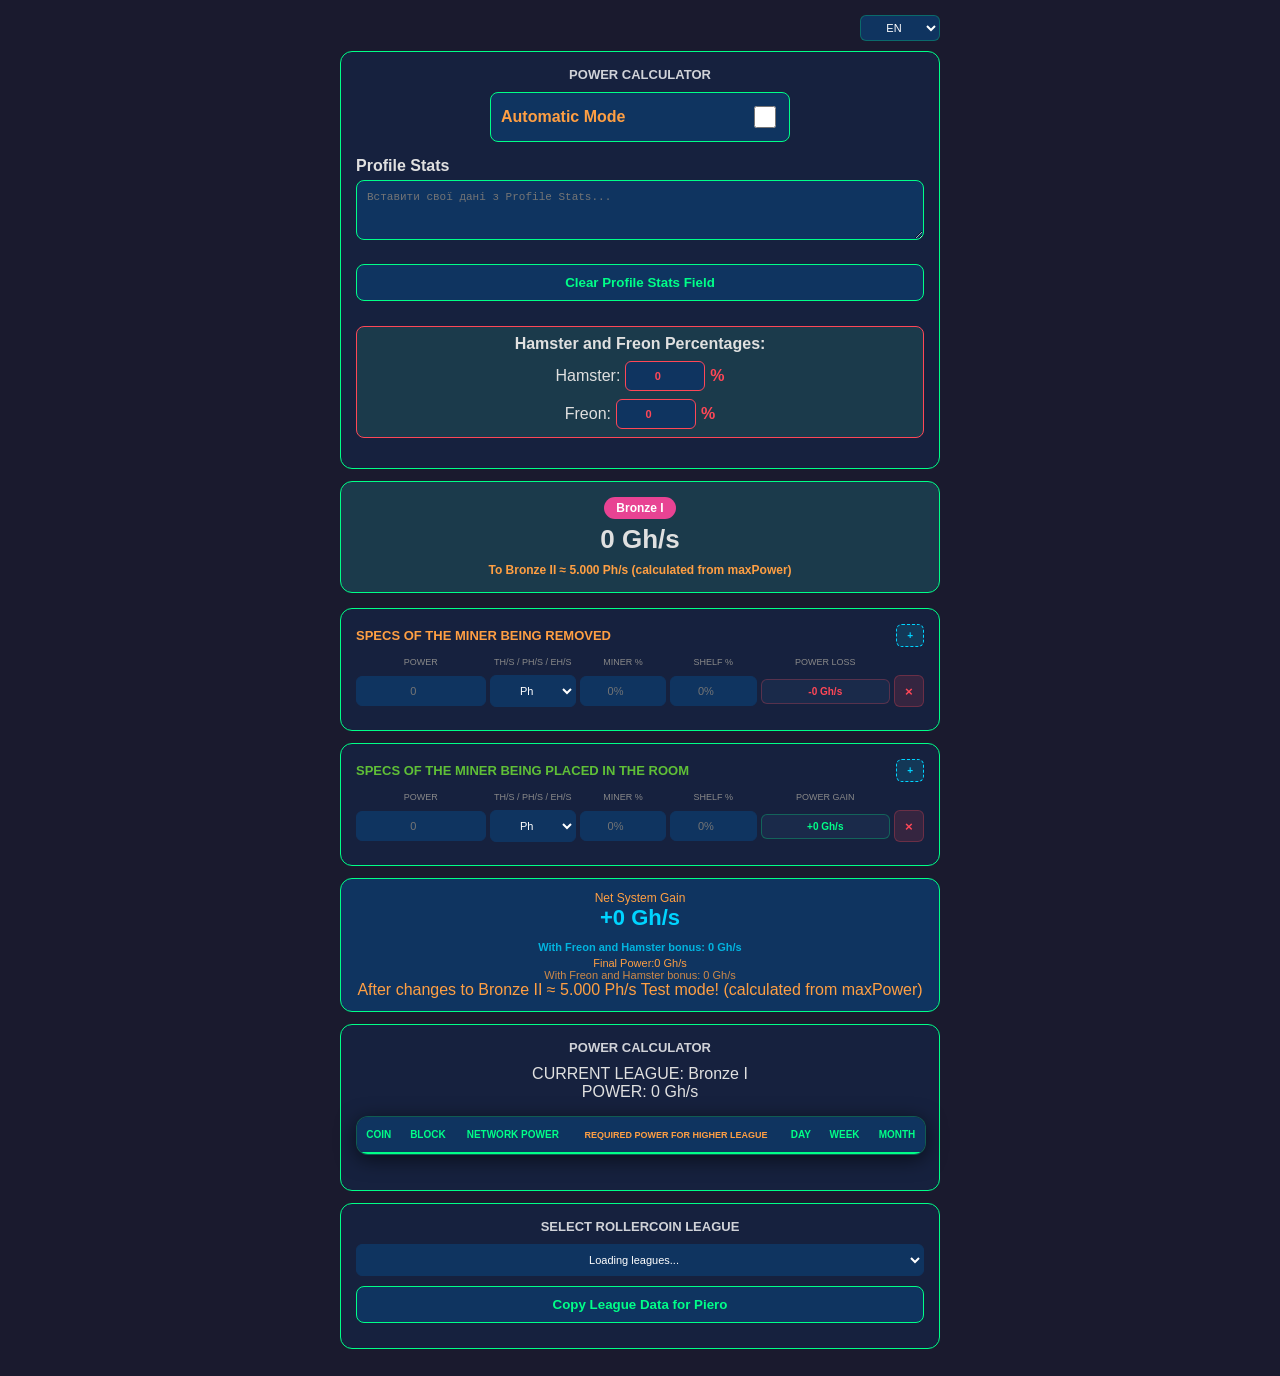
==== commit aec5c2a6: "Update index_backup.html" ====
--- a/index_backup.html
+++ b/index_backup.html
@@ -163,11 +163,6 @@
         .res-val { font-size: 22px; font-weight: bold; color: #00d4ff; }
 
 
-        .v2-scroll-box {
-            width: 100%; overflow-x: auto; border: none;
-            margin-bottom: 10px; display: flex; justify-content: center;
-        }
-
         .block-title-miners {
             display: flex;
             justify-content: space-between; /* Розштовхує текст вліво, кнопку вправо */
@@ -187,15 +182,264 @@
             font-size: 1.1rem;
         }
 
-        @media (max-width: 768px) {
-            .v2-scroll-box { justify-content: flex-start; }
-        }
     </style>
+
+    <style>
+        /* Загальні налаштування для ПК екранів */
+        .aads-sidebar-container {
+            position: absolute;
+            z-index: 99999;
+        }
+        .aads-fixed-sidebar {
+            width: 160px; /* Фіксована ширина, ідеальна для баннера */
+            height: 100%;
+            position: fixed;
+            text-align: center;
+            font-size: 0;
+            top: 50%;
+            transform: translateY(-50%);
+        }
+        /* Розносимо по боках екрана */
+        .aads-left-side .aads-fixed-sidebar { left: 10px; }
+        .aads-right-side .aads-fixed-sidebar { right: 10px; }
+
+        /* Стиль хрестика закриття */
+        .aads-close-button {
+            bottom: 24px; margin: 0 auto; right: 0; left: 0; max-width: 24px; position: absolute; border-radius: 4px; background: rgba(248, 248, 249, 0.70); padding: 4px; z-index: 99999; cursor: pointer;
+        }
+
+        /* 📱 РІШЕННЯ ПОМИЛКИ: якщо екран менше 1100px (мобілки), повністю приховуємо блоки */
+        @media (max-width: 1100px) {
+            .aads-sidebar-container {
+                display: none !important;
+            }
+        }
+    </style>
+
+    <style>
+        .audit-container {
+            background: #1a1a2e;
+            padding: 25px;
+            border-radius: 15px;
+            border: 1px solid #00ff8844;
+            margin: 20px 0;
+            font-family: 'Segoe UI', Roboto, Helvetica, Arial, sans-serif;
+        }
+
+        /* Адаптивна обгортка для таблиць */
+        .table-responsive {
+            width: 100%;
+            overflow-x: auto;
+            -webkit-overflow-scrolling: touch;
+            margin-bottom: 20px;
+            border-radius: 8px;
+            border: 1px solid #30475e;
+        }
+
+        .audit-table {
+            width: 100%;
+            border-collapse: collapse;
+            background: #16213e;
+            min-width: 400px; /* Запобігає занадто сильному стисканню */
+        }
+
+        .audit-table th, .audit-table td {
+            border-bottom: 1px solid #2e4a65;
+            padding: 12px 15px;
+            text-align: left;
+            color: #fff;
+        }
+
+        .audit-table th {
+            background: #0f3460;
+            color: #00ff88;
+            text-transform: uppercase;
+            font-size: 11px;
+            letter-spacing: 1px;
+            white-space: nowrap;
+        }
+
+        /* Стилі для бейджів (SET, DUPE) */
+        .badge {
+            font-size: 10px;
+            padding: 2px 6px;
+            border-radius: 4px;
+            margin-left: 5px;
+            font-weight: bold;
+            text-transform: uppercase;
+        }
+
+        /* Адаптивність для смартфонів */
+        @media (max-width: 600px) {
+            .audit-container {
+                padding: 15px;
+                margin: 10px 0;
+            }
+
+            .audit-table th, .audit-table td {
+                padding: 10px 8px;
+                font-size: 13px;
+            }
+
+            h2 { font-size: 20px; }
+            h3 { font-size: 16px; }
+        }
+    </style>
+
+    <style>
+        /* ==========================================================================
+           ПЕРШИЙ БЛОК (СПРАВА НА ДЕСКТОПІ, ЗНИЗУ НА МОБІЛЦІ)
+           ========================================================================== */
+        .aads-sticky-container {
+            box-sizing: border-box;
+        }
+
+        /* Логіка закриття */
+        #aadsstickympzlfray:checked + .aads-sticky-container {
+            display: none;
+        }
+
+        /* МОБІЛЬНИЙ: Залишається горизонтальним знизу */
+        @media (max-width: 767px) {
+            .aads-sticky-container {
+                position: fixed;
+                bottom: 0;
+                left: 50%;
+                transform: translateX(-50%);
+                width: 100%;
+                max-width: 350px;
+                padding: 0 10px;
+                z-index: 99999;
+            }
+            .aads-sticky-container iframe {
+                border: 0; padding: 0; display: block;
+                width: 100%;
+                height: 50px;
+            }
+            .aads-sticky-container label {
+                position: absolute; top: -15px; right: 5px;
+                border-radius: 50%; background: rgb(46, 74, 101);
+                padding: 4px; z-index: 100000; cursor: pointer; display: flex;
+            }
+        }
+
+        /* ДЕСКТОП: ВИТЯГНУТИЙ ВЕРТИКАЛЬНО СПРАВА */
+        @media (min-width: 768px) {
+            .aads-sticky-container {
+                position: fixed;
+                top: 50%;
+                right: 10px;
+                transform: translateY(-50%);
+                width: 120px;
+                z-index: 99999;
+            }
+            .aads-sticky-container iframe {
+                border: 0; padding: 0; display: block;
+                width: 100%;
+                height: 90vh;
+            }
+            /* ВИПРАВЛЕНО: Прибрано кнопку закриття на десктопі */
+            .aads-sticky-container label {
+                display: none !important;
+            }
+        }
+
+
+        /* ==========================================================================
+           ДРУГИЙ БЛОК (ЗЛІВА НА ДЕСКТОПІ, В ПОТОЦІ НА МОБІЛЦІ)
+           ========================================================================== */
+        /* Логіка закриття */
+        #aadsstickympzlqkui:checked + .aads-sticky-container {
+            display: none !important;
+        }
+
+        /* МОБІЛКА: Звичайний horizontal блок в тексті */
+        @media (max-width: 767px) {
+            .aads-desktop-left-container {
+                position: relative;
+                width: 100%;
+                max-width: 350px;
+                margin: 15px auto;
+                padding: 0 10px;
+                box-sizing: border-box;
+            }
+            .aads-desktop-left-container iframe {
+                border: 0; padding: 0; display: block; margin: 0 auto;
+                width: 100%;
+                height: 50px;
+            }
+            .aads-desktop-left-container .aads-close-btn {
+                display: none !important;
+            }
+        }
+
+        /* ДЕСКТОП: ВИТЯГНУТИЙ ВЕРТИКАЛЬНО ЗЛІВА */
+        @media (min-width: 768px) {
+            .aads-desktop-left-container {
+                position: fixed;
+                top: 50%;
+                left: 10px;
+                transform: translateY(-50%);
+                width: 120px;
+                z-index: 99999;
+            }
+            .aads-desktop-left-container iframe {
+                border: 0; padding: 0; display: block;
+                width: 100%;
+                height: 90vh;
+            }
+            /* ВИПРАВЛЕНО: Прибрано кнопку закриття на десктопі */
+            .aads-desktop-left-container .aads-close-btn {
+                display: none !important;
+            }
+        }
+    </style>
+
 </head>
 <body>
 
+<div style="display: flex; justify-content: flex-end; margin-bottom: 10px; gap: 5px;">
+    <select id="langSelect" onchange="switchLanguage(this.value)" style="width: 80px; padding: 5px 2px; border-color: #00ff8844;">
+        <option value="ua">UA</option>
+        <option value="en">EN</option>
+    </select>
+</div>
+
+<div>
+    <input autocomplete="off" type="checkbox" id="aadsstickympzlfray" hidden />
+    <div class="aads-sticky-container">
+        <label for="aadsstickympzlfray">
+            <svg fill="white" height="10px" width="10px" viewBox="0 0 490 490">
+                <polygon points="456.851,0 245,212.564 33.149,0 0.708,32.337 212.669,245.004 0.708,457.678 33.149,490 245,277.443 456.851,490 489.292,457.678 277.331,245.004 489.292,32.337 "/>
+            </svg>
+        </label>
+
+        <iframe data-aa="2441238" src="//acceptable.a-ads.com/2441238/?size=Adaptive&background_color=16213E"></iframe>
+    </div>
+</div>
+
+
+<div id="bonus-quest-container" style="width: 100%; max-width: 600px;">
+    <div class="audit-container" style="color: #00ff88; text-align: center;">
+        Завантаження бонусного квесту...
+    </div>
+</div>
+
+<div class="aads-desktop-left-container">
+    <input autocomplete="off" type="checkbox" id="aadsstickympzlqkui" hidden />
+    <div class="aads-box-2441240">
+        <label for="aadsstickympzlqkui" class="aads-close-btn">
+            <svg fill="white" height="10px" width="10px" viewBox="0 0 490 490">
+                <polygon points="456.851,0 245,212.564 33.149,0 0.708,32.337 212.669,245.004 0.708,457.678 33.149,490 245,277.443 456.851,490 489.292,457.678 277.331,245.004 489.292,32.337 "/>
+            </svg>
+        </label>
+
+        <iframe data-aa="2441240" src="//acceptable.a-ads.com/2441240/?size=Adaptive&background_color=16213E"></iframe>
+    </div>
+</div>
+
 <div class="block">
-    <div class="block-title">Калькулятор потужності</div>
+    <div class="block-title" data-lang="title_power_calculator">Калькулятор потужності</div>
     <div class="result-container"
          style="display: flex; align-items: center;
          box-sizing: border-box;
@@ -204,85 +448,110 @@
          padding: 10px; border-radius: 8px;
          margin: 0 auto 15px auto;">
         <label for="auto_toggle" style="cursor: pointer; font-weight: bold;">
-            Автоматичний режим
+            <span data-lang="mode_automatic">Автоматичний режим</span>
         </label>
         <input type="checkbox" id="auto_toggle" onchange="toggleMode()"
                style="cursor: pointer; width: 22px; height: 22px; accent-color: #2ecc71;">
     </div>
     <div id="manual_section">
-        <label style="display: block; margin-bottom: 5px; font-weight: bold;">
+        <label style="display: block; margin-bottom: 5px; font-weight: bold;" data-lang="label_profile_stats">
             Profile Stats
         </label>
-        <textarea id="raw_data" placeholder="Вставити свої дані з Profile Stats..."
+        <textarea id="raw_data" data-lang-placeholder="placeholder_profile_stats" placeholder="Вставити свої дані з Profile Stats..."
                   oninput="calculateAll()"></textarea>
-        <div class="freon-container" style="display: block;">
-            <span class="freon-label">Активний Фреон у відсотках:</span>
-            <input type="number" id="freon_pct" class="freon-input" value="0" step="0.5" oninput="calculateAll()">
-            <span style="color: #ff4757; font-weight: bold;">%</span>
+        <button class="v2-btn" onclick="clearRawData('raw_data');" data-lang="btn_clear_profile">Очистити поле з Profile Stats</button>
+        <div class="freon-container" style="display: flex; flex-direction: column; align-items: center; gap: 8px; margin: 15px 0; text-align: center;">
+            <strong data-lang="text_hamster_freon_pct">Відсотки від хом'яка та фреону:</strong>
+
+            <div style="display: flex; align-items: center; gap: 5px;">
+                <label for="hamster_pct" data-lang="label_hamster">Хом'як:</label>
+                <input type="number" id="hamster_pct" class="freon-input" value="0" step="0.01" oninput="calculateAll()" style="width: 70px; text-align: center;">
+                <span style="color: #ff4757; font-weight: bold;">%</span>
+            </div>
+            <div style="display: flex; align-items: center; gap: 5px;">
+                <label for="freon_pct" data-lang="label_freon">Фреон:</label>
+                <input type="number" id="freon_pct" class="freon-input" value="0" step="0.01" oninput="calculateAll()" style="width: 70px; text-align: center;">
+                <span style="color: #ff4757; font-weight: bold;">%</span>
+            </div>
         </div>
-        <button class="v2-btn" onclick="clearRawData('raw_data'); clearRawData('freon_pct')">Очистити поле з Profile Stats</button>
+
     </div>
 </div>
 <div id="auto_section" style="display: none;">
     <div class="input-group">
-        <div class="block-title">Введіть частину посилання на свій профіль після /p/</div>
+        <div class="block-title" data-lang="title_profile_link">Введіть частину посилання на свій профіль після /p/</div>
         <input style="font-size: 12px;" type="text"
-               id="nicknameInput" placeholder="Ввести..." oninput="checkInput()">
-        <button id="calcBtn" class="v2-btn" onclick="getUserApiforCalculate(); handleRefresh(this);" disabled>Заповнити таблицю</button>
+               id="nicknameInput" data-lang-placeholder="placeholder_nickname" placeholder="Ввести..." oninput="checkInput()">
+        <button id="calcBtn" class="v2-btn" onclick="getUserApiForCalculateNew(); handleRefresh(this);" data-lang="btn_sync_table" disabled>Заповнити таблицю</button>
     </div>
-    <div id="loader" class="loader">Синхронізація даних...</div>
+    <div id="loader" class="loader" data-lang="text_syncing">Синхронізація даних...</div>
     <details class="help-info" style="max-width: 600px; margin: 0 auto;">
-        <summary style="cursor: pointer; color: #00ff88; font-weight: bold;">
+        <summary style="cursor: pointer; color: #00ff88; font-weight: bold;" data-lang="summary_help_link">
             Де взяти посилання на профіль?
         </summary>
-        <img src="helpn.png" alt="Приклад нікнейму"
+        <img src="helpn.png" data-lang-alt="alt_help_image" alt="Приклад нікнейму"
              style="width: 100%; height: auto; border-radius: 8px; margin-top: 10px; box-shadow: 0 4px 10px rgba(0,0,0,0.1);">
     </details>
 </div>
 <div class="total-block">
     <div id="cur_league" class="league-badge">—</div>
     <div id="total_display" class="total-value">0.000 Ph</div>
-    <div id="dist_next" class="dist-next">До наступної ліги: —</div>
+    <div id="dist_next" class="dist-next" data-lang="text_to_next_league">До наступної ліги: —</div>
 </div>
 
 <div class="block" style="border-color: #00ff88;">
     <div class="block-title-miners" style="color:#ff9f43">
-        Характеристики майнера, який знімається
+        <span data-lang="title_old_miner">Характеристики майнера, який знімається</span>
         <button class="btn-add" onclick="addRow('old_list')">+</button>
     </div>
-    <div class="grid-labels"><span>Потужність</span><span>TH/s / PH/s / EH/s</span><span>Відсоток майнера%</span><span>Відсоток полки%</span><span>Втрата потужності</span><span></span></div>
+    <div class="grid-labels">
+        <span data-lang="grid_power">Потужність</span>
+        <span data-lang="grid_units">TH/s / PH/s / EH/s</span>
+        <span data-lang="grid_miner_pct">Відсоток майнера%</span>
+        <span data-lang="grid_shelf_pct">Відсоток полки%</span>
+        <span data-lang="grid_loss_power">Втрата потужності</span>
+        <span></span>
+    </div>
     <div id="old_list"></div>
 </div>
 
 <div class="block">
     <div class="block-title-miners" style="color:#5fbf37">
-        Характеристики майнера, який ставиться в кімнаті
+        <span data-lang="title_new_miner">Характеристики майнера, який ставиться в кімнаті</span>
         <button class="btn-add" onclick="addRow('new_list')">+</button>
     </div>
-    <div class="grid-labels"><span>Потужність</span><span>TH/s / PH/s / EH/s</span><span>Відсоток майнера%</span><span>Відсоток полки%</span><span>Приріст потужності</span><span></span></div>
+    <div class="grid-labels">
+        <span data-lang="grid_power">Потужність</span>
+        <span data-lang="grid_units">TH/s / PH/s / EH/s</span>
+        <span data-lang="grid_miner_pct">Відсоток майнера%</span>
+        <span data-lang="grid_shelf_pct">Відсоток полки%</span>
+        <span data-lang="grid_gain_power">Приріст потужності</span>
+        <span></span>
+    </div>
     <div id="new_list"></div>
 </div>
 
 <div class="result-container" >
-    <div style="font-size:12px">Чистий приріст системи </div>
+    <div style="font-size:12px" data-lang="text_net_gain">Чистий приріст системи </div>
     <div class="res-val" id="res_total">+0.000 Ph</div>
-    <div style="font-size:11px">Фінальна потужність: ≈ <span id="f_total" style="color:#00ff88">0</span></div>
-    <div id="final_dist_next" class="final-dist-next">Після змін до наступної ліги: —</div>
+    <div style="font-size:11px"><span data-lang="text_final_power">Фінальна потужність: ≈ </span><span id="f_total" style="color:#ff9f43">0</span></div>
+    <div id="final_dist_next" class="final-dist-next" data-lang="text_after_changes_league">Після змін до наступної ліги: —</div>
 </div>
+
 <div class="block">
-    <div class="block-title">Калькулятор потужності</div>
+    <div class="block-title" data-lang="title_power_calculator">Калькулятор потужності</div>
     <div id="leagueInfo"></div>
     <div class="table-wrapper">
         <table>
             <thead>
             <tr>
-                <th>Койн</th>
-                <th>Блок</th>
-                <th>Потужність<br>мережі</th>
-                <th id="nextLeagueHeader">Необхідна<br>потужність<br><span>лігою вище</span></th>
-                <th>День</th>
-                <th>Тиждень</th>
-                <th>Місяць</th>
+                <th data-lang="table_coin">Койн</th>
+                <th data-lang="table_block">Блок</th>
+                <th data-lang="table_net_power">Потужність<br>мережі</th>
+                <th id="nextLeagueHeader"><span data-lang="table_required_power">Необхідна<br>потужність<br><span>лігою вище</span></span></th>
+                <th data-lang="table_day">День</th>
+                <th data-lang="table_week">Тиждень</th>
+                <th data-lang="table_month">Місяць</th>
             </tr>
             </thead>
             <tbody id="tableBody">
@@ -294,34 +563,35 @@
 
 <div id="extra" style="display: none;">
     <div class="audit-container">
-        <h2 style="color: #00ff88; margin-top: 0; display: flex; align-items: center; justify-content: center; gap: 10px;">
+        <h2 style="color: #00ff88; margin-top: 0; display: flex; align-items: center; justify-content: center; gap: 10px;" data-lang="title_room_auditor">
             🛠️ Аудитор кімнат
         </h2>
 
-        <h4 style="color: #ff4757; font-size: 18px; margin-bottom: 10px;">
+        <h4 style="color: #ff4757; font-size: 18px; margin-bottom: 10px;" data-lang="title_find_miner">
             Пошук майнера в кімнаті
         </h4>
 
         <input type="text" id="minerSearchInput"
+               data-lang="placeholder_miner_search"
                placeholder="введіть назву майнера"
                oninput="searchInputMiner()"
                style="display: none;">
         <div id="searchResult" style="margin-top: 10px; font-weight: bold;"></div>
 
-        <div id="auditLoader" style="display:none; color: #f1c40f; margin: 15px 0; font-weight: bold; text-align: center;">
+        <div id="auditLoader" style="display:none; color: #f1c40f; margin: 15px 0; font-weight: bold; text-align: center;" data-lang="text_audit_loading">
             📡 Отримання даних з кімнат...
         </div>
 
         <div id="auditResults" style="display:none;">
             <h3 style="color: #ff4757; font-size: 18px; margin-bottom: 10px;">
-                ⚠️ Дублікати <small style="font-size: 12px; color: #ccc; font-weight: normal; display: block;">(відсоток рахується тільки з одного)</small>
+                <span data-lang="title_duplicates">⚠️ Дублікати </span><small style="font-size: 12px; color: #ccc; font-weight: normal; display: block;" data-lang="text_duplicates_note">(відсоток рахується тільки з одного)</small>
             </h3>
             <div class="table-responsive">
                 <table class="audit-table" id="dupesTable">
                     <thead>
                     <tr>
-                        <th>Майнер + Рівень</th>
-                        <th>Кількість</th>
+                        <th data-lang="table_miner_level">Майнер + Рівень</th>
+                        <th data-lang="table_quantity">Кількість</th>
                     </tr>
                     </thead>
                     <tbody></tbody>
@@ -329,8 +599,8 @@
             </div>
 
             <h3 style="color: #22d3ee; font-size: 18px; margin-bottom: 10px; margin-top: 25px;">
-                📉 Рейтинг майнерів з найменшою ефективністю для потужності
-                <small style="font-size: 12px; color: #ccc; font-weight: normal; display: block;">
+                <span data-lang="title_worst_efficiency">📉 Рейтинг майнерів з найменшою ефективністю для потужності</span>
+                <small style="font-size: 12px; color: #ccc; font-weight: normal; display: block;" data-lang="text_efficiency_note">
                     Найменший внесок Ph/слот (SET - майнер з сету, DUPE - повтор майнера)
                 </small>
             </h3>
@@ -338,10 +608,10 @@
                 <table class="audit-table" id="worstTable">
                     <thead>
                     <tr>
-                        <th>Майнер</th>
-                        <th>Потужність</th>
-                        <th>Бонус</th>
-                        <th>Внесок (Ph/Slot)</th>
+                        <th data-lang="table_miner">Майнер</th>
+                        <th data-lang="table_power_short">Потужність</th>
+                        <th data-lang="table_bonus">Бонус</th>
+                        <th data-lang="table_contribution">Внесок (Ph/Slot)</th>
                     </tr>
                     </thead>
                     <tbody></tbody>
@@ -352,11 +622,11 @@
 </div>
 <div class="block">
 
-    <div class="block-title">Оберіть лігу RollerCoin</div>
+    <div class="block-title" data-lang="title_select_league">Оберіть лігу RollerCoin</div>
     <select id="leagueSelect" onchange="onLeagueChange(this.value)">
-        <option value="">Завантаження ліг...</option>
+        <option value="" data-lang="option_loading_leagues">Завантаження ліг...</option>
     </select>
-    <button class="v2-btn" onclick="copyLeagueToClipboard(this)" style="margin-top: 10px;">Скопіювати дані ліги для П'єро</button>
+    <button class="v2-btn" onclick="copyLeagueToClipboard(this)" style="margin-top: 10px;" data-lang="btn_copy_league">Скопіювати дані ліги для П'єро</button>
 </div>
 
 <div id="leagueSummaryBlock" style="display: none; margin-top: 20px;">
@@ -366,96 +636,124 @@
         <div class="block" style="display: flex; flex-direction: column; align-items: center; justify-content: center; padding: 20px;">
             <svg id="pieChart" width="220" height="220" viewBox="-1 -1 2 2" style="transform: rotate(-90deg); border-radius: 50%; background: #252a4a;"></svg>
             <div class="total-block" style="border: none; margin: 15px 0 0 0; padding: 0;">
-                <div class="league-badge" id="currentLeagueTitle">Ліга</div>
+                <div class="league-badge" id="currentLeagueTitle" data-lang="title_league">Ліга</div>
                 <div class="total-value" id="totalPowerDisplay" style="font-size: 20px;">0.00 Zh/s</div>
             </div>
         </div>
 
         <div>
-            <div class="block-title-miners">Game Currencies</div>
+            <div class="block-title-miners" data-lang="title_game_currencies">Game Currencies</div>
             <div id="gameCurrenciesContainer"></div>
 
-            <div class="block-title-miners" style="margin-top: 20px; color: #00d4ff;">Crypto Currencies</div>
+            <div class="block-title-miners" style="margin-top: 20px; color: #00d4ff;" data-lang="title_crypto_currencies">Crypto Currencies</div>
             <div id="cryptoCurrenciesContainer" style="display: grid; grid-template-columns: repeat(auto-fit, minmax(240px, 1fr)); gap: 10px;"></div>
         </div>
 
     </div>
 </div>
 
-<style>
-    .audit-container {
-        background: #1a1a2e;
-        padding: 25px;
-        border-radius: 15px;
-        border: 1px solid #00ff8844;
-        margin: 20px 0;
-        font-family: 'Segoe UI', Roboto, Helvetica, Arial, sans-serif;
-    }
-
-    /* Адаптивна обгортка для таблиць */
-    .table-responsive {
-        width: 100%;
-        overflow-x: auto;
-        -webkit-overflow-scrolling: touch;
-        margin-bottom: 20px;
-        border-radius: 8px;
-        border: 1px solid #30475e;
-    }
-
-    .audit-table {
-        width: 100%;
-        border-collapse: collapse;
-        background: #16213e;
-        min-width: 400px; /* Запобігає занадто сильному стисканню */
-    }
-
-    .audit-table th, .audit-table td {
-        border-bottom: 1px solid #30475e;
-        padding: 12px 15px;
-        text-align: left;
-        color: #fff;
-    }
-
-    .audit-table th {
-        background: #0f3460;
-        color: #00ff88;
-        text-transform: uppercase;
-        font-size: 11px;
-        letter-spacing: 1px;
-        white-space: nowrap;
-    }
-
-    /* Стилі для бейджів (SET, DUPE) */
-    .badge {
-        font-size: 10px;
-        padding: 2px 6px;
-        border-radius: 4px;
-        margin-left: 5px;
-        font-weight: bold;
-        text-transform: uppercase;
-    }
-
-    /* Адаптивність для смартфонів */
-    @media (max-width: 600px) {
-        .audit-container {
-            padding: 15px;
-            margin: 10px 0;
-        }
-
-        .audit-table th, .audit-table td {
-            padding: 10px 8px;
-            font-size: 13px;
-        }
-
-        h2 { font-size: 20px; }
-        h3 { font-size: 16px; }
-    }
-</style>
+<script src="base.js"></script>
 
 <script>
+
     let minersRaw;
     let bonusRaw;
     let rData;
+    let userData;
+    let hamsterPowerRaw;
+    let currentTranslations = null;
+    let minersIsSell;
+
+
+    // Запуск при завантаженні сторінки (Один універсальний метод)
+    document.addEventListener("DOMContentLoaded", () => {
+        // Якщо мову не вибрано раніше — за замовчуванням ставимо 'en'
+        const savedLang = localStorage.getItem('selectedLang') || 'en';
+
+        // Підсвічуємо EN або UA у випадаючому списку (селекті)
+        const select = document.getElementById('langSelect');
+        if (select) select.value = savedLang;
+
+        // Запускаємо переклад сторінки
+        switchLanguage(savedLang);
+    });
+
+    // 1. СПОЧАТКУ МАЄ ЙТИ ЦЯ ФУНКЦІЯ
+    function applyLanguage(translations) {
+        if (!translations) return;
+
+        document.querySelectorAll('[data-lang]').forEach(el => {
+            const key = el.getAttribute('data-lang');
+            if (!translations[key]) return;
+
+            if (key === 'btn_refresh_cooldown') {
+                const seconds = el.getAttribute('data-seconds') || '0';
+                el.innerText = translations[key].replace('{seconds}', seconds);
+                return;
+            }
+
+            if (key === 'calc_dist_next' || key === 'calc_final_dist_next') {
+                const name = el.getAttribute('data-name') || '';
+                const power = el.getAttribute('data-power') || '0';
+                el.innerText = translations[key].replace('{name}', name).replace('{power}', power);
+                return;
+            }
+
+            if (key === 'text_miner_not_found') {
+                const query = el.getAttribute('data-query') || '';
+                el.innerText = translations[key].replace('{query}', query);
+                return;
+            }
+
+            if (el.tagName === 'INPUT' || el.tagName === 'TEXTAREA') {
+                el.placeholder = translations[key];
+            } else {
+                if (translations[key].includes('<')) {
+                    el.innerHTML = translations[key];
+                } else {
+                    el.innerText = translations[key];
+                }
+            }
+        });
+
+        document.querySelectorAll('[data-lang-room]').forEach(el => el.innerText = translations['room'] || 'Кімн.');
+        document.querySelectorAll('[data-lang-rack]').forEach(el => el.innerText = translations['rack'] || 'Стел.');
+        document.querySelectorAll('[data-lang-shelf]').forEach(el => el.innerText = translations['shelf'] || 'Пол.');
+    }
+
+    async function switchLanguage(lang) {
+        try {
+            // Якщо файли лежать поруч з index.html, шлях має бути просто `${lang}.json`
+            const response = await fetch(`lang/${lang}.json`);
+            if (!response.ok) throw new Error(`Не вдалося завантажити мовний файл: ${lang}`);
+
+            currentTranslations = await response.json();
+            localStorage.setItem('selectedLang', lang);
+
+            // Тепер браузер точно знайде цю функцію нижче
+            applyLanguage(currentTranslations);
+
+        } catch (error) {
+            console.error("Помилка локалізації:", error);
+        }
+    }
+
+    function getDivisorByName(coinName) {
+        // Зводимо до нижнього регістру (на випадок, якщо прилетить "BTC" замість "btc")
+        const cleanName = coinName ? coinName.toLowerCase() : '';
+
+        // Шукаємо збіг у конфігу
+        const found = CURRENCY_CONFIG.find(c => c.name === cleanName);
+
+        // Якщо знайшли — віддаємо дільник, якщо ні — беремо дефолтний, якщо і його нема — 1000000
+        if (found) {
+            return found.divisor;
+        } else {
+            const def = CURRENCY_CONFIG.find(c => c.name === 'default');
+            return def ? def.divisor : 1000000;
+        }
+    }
+
     async function runAudit() {
         const nickInput = document.getElementById('nicknameInput');
         const loader = document.getElementById('auditLoader');
@@ -478,11 +776,16 @@
             const roomUrl = `https://morning-thunder-0ce3.wminerrc.workers.dev/?https%3A%2F%2Frollercoin.com%2Fapi%2Fgame%2Froom-config%2F${pData.data.avatar_id}`;
             const rResp = await fetch(roomUrl);
             rData = await rResp.json();
+            const res = await fetch('all_miners.json');
+            minersIsSell = await res.json();
+
             const miners = rData.data.miners;
             const racks = rData.data.racks;
 
             // --- ЛОГІКА АНАЛІЗУ ---
-            const globalBonusMult = (bonusRaw / minersRaw) + 1;
+            const bonusClear = bonusRaw - hamsterPowerRaw;
+            const globalBonusMult = (bonusClear / minersRaw) + 1;
+
 
             const globalCounts = {};
             const bonusTracker = {};
@@ -508,11 +811,19 @@
                 // Визначаємо кількість стелажів у ряду залежно від кімнати
                 const racksInRow = (rLevel === 0) ? 4 : 6;
 
-// Рахуємо чистий порядковий номер
+                // Рахуємо чистий порядковий номер
                 const rackNumber = (rY * racksInRow) + (rX + 1);
 
-                // 3. Формуємо короткий рядок: Кімната, Номер стелажа, Полиця
-                const locationInfo = `Кімн. ${rLevel + 1} | Стел. ${rackNumber} | Пол. ${m.placement.y + 1}`;
+                // 3. Формуємо короткий рядок: Кімната, Номер стелажа, Полиця (Зберігаємо змінні для шаблонізації)
+                // Використовуємо кастомні дата-атрибути для зберігання чистих значень номерів кімнат/стелажів/полиць
+                const locationHtml =
+                    `<div class="miner-loc"
+data-room="${rLevel + 1}" data-rack="${rackNumber}"
+data-shelf="${m.placement.y + 1}" style="color: #5bc0de; font-size: 10px; margin-top: 2px;">📍
+<span data-lang-room="true">Кімн.</span> ${rLevel + 1} |
+<span data-lang-rack="true">Стел.</span> ${rackNumber} |
+<span data-lang-shelf="true">Пол.</span> ${m.placement.y + 1}</div>`;
+
                 const lvlLabel = `[Lvl ${m.level + 1}]`;
                 const uniqueKey = `${m.name}_${lvlLabel}`;
 
@@ -538,7 +849,7 @@
                     isDupe: isDupe,
                     width: m.width || 1,
                     isInSet: m.is_in_set,
-                    location: locationInfo
+                    locationHtml: locationHtml
                 });
             });
 
@@ -556,7 +867,7 @@
                     // Знаходимо всі локації для цього конкретного дубліката
                     const locations = efficiency
                         .filter(item => `${item.name}_${item.levelLabel}` === key)
-                        .map(item => `<div style="color: #5bc0de; font-size: 10px; margin-top: 2px;">📍 ${item.location}</div>`)
+                        .map(item => item.locationHtml)
                         .join('');
 
                     dupesBody.innerHTML += `<tr>
@@ -567,17 +878,16 @@
                 <div style="line-height: 1.2;">
                     <span style="color:#ff4757; font-weight:bold;">${minerName}</span> <br>
                     <small style="color:#888">${minerLvl}</small>
-                    ${locations} <!-- ТУТ ВИВЕДУТЬСЯ ВСІ АДРЕСИ ЦЬОГО ДУБЛІКАТА -->
-                </div>
+                    ${locations} </div>
             </td>
             <td style="vertical-align: middle;">
-                <span style="background:#ff4757; color:white; padding:2px 8px; border-radius:4px; font-weight:bold;">${globalCounts[key]} шт.</span>
+                <span style="background:#ff4757; color:white; padding:2px 8px; border-radius:4px; font-weight:bold;"><span data-lang="text_quantity_val">${globalCounts[key]}</span> <span data-lang="text_pcs">шт.</span></span>
             </td>
         </tr>`;
                     hasGlobalDupes = true;
                 }
             }
-            if (!hasGlobalDupes) dupesBody.innerHTML = '<tr><td colspan="2" style="text-align:center; color:#00ff88;">Усі унікальні! 🎉</td></tr>';
+            if (!hasGlobalDupes) dupesBody.innerHTML = '<tr><td colspan="2" style="text-align:center; color:#00ff88;" data-lang="text_all_unique">Усі унікальні! 🎉</td></tr>';
 
             // --- ВИВІД ТАБЛИЦІ 2 (НАЙГІРШІ) ---
             efficiency.sort((a, b) => a.contribution - b.contribution);
@@ -616,22 +926,24 @@
                         <div style="line-height: 1.2;">
                             <span style="color: #fff;">${m.name}</span> <br>
                             <small style="color: #888; font-size: 11px;">${m.levelLabel}</small> ${tags}
-                            <div style="color: #5bc0de; font-size: 10px;">📍 ${m.location}</div>
+                            ${m.locationHtml}
                         </div>
                     </td>
                     <td style="color:#ccc;">${formatPowerSNw(m.power)}</td>
                     <td style="color:#ffa502;">${m.realBonusDisplay}%</td>
-                    <td style="color:#00ff88; font-weight:bold;">${formatPowerSNw(m.contribution)}/сл</td>
+                    <td style="color:#00ff88; font-weight:bold;">${formatPowerSNw(m.contribution)}/<span data-lang="text_per_slot">сл</span></td>
                 </tr>`;
             }
 
             results.style.display = 'block';
             document.getElementById('minerSearchInput').style.display = 'block';
+
         } catch (e) {
             alert("Помилка: " + e.message);
         } finally {
             loader.style.display = 'none';
         }
+        if (currentTranslations) applyLanguage(currentTranslations);
     }
 
     function searchInputMiner() {
@@ -646,7 +958,7 @@
 
             if (query) {
                 // Фільтруємо майнерів (шукаємо збіги в імені)
-                const found = miners.filter(m => m.name.toLowerCase().startsWith(query));
+                const found = miners.filter(m => m.name.toLowerCase().includes(query));
 
                 if (found.length > 0) {
                     // Формуємо детальний рядок для кожного знайденого екземпляра
@@ -657,28 +969,37 @@
                         const rX = rack?.placement?.x ?? 0;
                         const rY = rack?.placement?.y ?? 0;
 
-                        // 2. Визначаємо сітку стелажів (12 для 1-ї кімнати, 18 для інших)
+                        // 2. Визначаємо сітку стелажів
                         const racksInRow = (rLevel === 0) ? 4 : 6;
                         const rackNumber = (rY * racksInRow) + (rX + 1);
 
-                        // 3. Формуємо підпис
+                        // ПРАВКА: Шукаємо майнера в глобальній змінній за slug для перевірки продажу
+                        const globalMiner = minersIsSell?.items?.find(gm => gm.name === m.name);
+                        const isSellable = globalMiner ? globalMiner.sellable : false;
+                        const sellBadge = isSellable
+                            ? `<span style="color: #2ed573; font-size: 11px;" data-lang="miner_can_sell">Can be sell</span>`
+                            : `<span style="color: #ff4757; font-size: 11px;" data-lang="miner_cant_sell">Can't be sell</span>`;
+
+                        // 3. Формуємо підпис (зберігаємо структуру локації для перекладу)
                         return `<div>
-                        <b>${m.name}</b> [Lvl ${m.level + 1}] <br>
-                        <span style="color: #5bc0de; font-size: 11px;">📍 Кімн. ${rLevel + 1} | Стел. ${rackNumber} | Пол. ${m.placement.y + 1}</span>
-                    </div>`;
+                <b>${m.name}</b> [Lvl ${m.level + 1}] — ${sellBadge}<br>
+                <span class="miner-loc" data-room="${rLevel + 1}" data-rack="${rackNumber}" data-shelf="${m.placement.y + 1}" style="color: #5bc0de; font-size: 11px;">📍 <span data-lang-room>Кімн.</span> ${rLevel + 1} | <span data-lang-rack>Стел.</span> ${rackNumber} | <span data-lang-shelf>Пол.</span> ${m.placement.y + 1}</span>
+            </div>`;
                     });
 
                     searchResultDiv.style.color = "#fff";
                     searchResultDiv.innerHTML = `<div style="display: flex; flex-direction: column; gap: 8px;">
-                    <div style="color: #00ff88;">✅ Знайдено:</div>
-                    ${resultsText.join('')}
-                </div>`;
+            <div style="color: #00ff88;" data-lang="text_found">✅ Знайдено:</div>
+            ${resultsText.join('')}
+        </div>`;
                 } else {
                     searchResultDiv.style.color = "#ff4757";
-                    searchResultDiv.innerHTML = `❌ Майнера "${query}" немає в кімнатах`;
+                    // Передаємо query всередину спеціального атрибуту, щоб при зміні мови підставити значення в шаблон
+                    searchResultDiv.innerHTML = `<div class="not-found-wrapper" data-query="${query}" data-lang="text_miner_not_found">❌ Майнера "${query}" немає в кімнатах</div>`;
                 }
             }
         }
+        if (currentTranslations) applyLanguage(currentTranslations);
     }
 
     function formatPowerSNw(ghValue) {
@@ -697,14 +1018,19 @@
         // Перетворюємо "Crypto Kong" на "crypto_kong.gif"
         const formattedName = name.toLowerCase()
             .trim()
-            .replace(/\s+/g, '_')        // Замінюємо всі пробіли на підкреслення
+            .replace(/[\s-]+/g, '_')     // Замінюємо всі пробіли та риски (дефіси) на підкреслення
             .replace(/[^a-z0-9_]/g, ''); // Видаляємо спецсимволи, крім цифр, букв і підкреслень
 
-        return `https://api.minaryganar.com/assets/rollercoin/miners/${formattedName}.gif`;
-    }
-
-    const PROXY = 'https://api.codetabs.com/v1/proxy?quest=';
+        // Повертаємо нове посилання з розширенням .png
+        return `https://static.rollercoin.com/static/img/market/miners/${formattedName}.gif`;
+
+        // Попередній варіант:
+        // return `https://api.minaryganar.com/assets/rollercoin/miners/${formattedName}.gif`;
+    }
+
+    const PROXY = 'https://morning-thunder-0ce3.wminerrc.workers.dev/?';
     const API_BASE = 'https://api.rollercoincalculator.app/api';
+    const API_ROLLER_USER_BASE ='https://rollercoin.com/api/profile/user-power-data';
 
     const CURRENCY_CONFIG = [
         { name: "btc",  divisor: 10000000000, prec: 8, geckoId: "bitcoin" },
@@ -746,13 +1072,13 @@
     let userPower = 0;
     let userLeagueId = null;
     let leaguesData = [];
+    let hamsterPercent = 0;
 
     // 1. ГОЛОВНА ІНІЦІАЛІЗАЦІЯ
     async function init() {
         await loadCryptoPrices();
         await getLeaguesDataApi();
 
-        console.log("Дані отримано. Створення інтерфейсу...");
         // Додаємо рядки, але НЕ запускаємо розрахунок відразу
         addRow('old_list', false);
         addRow('new_list', false);
@@ -828,13 +1154,16 @@
 
     async function getLeaguesDataApi() {
         try {
-            const leagueResp = await fetch(PROXY + encodeURIComponent(`${API_BASE}/League`));
+            const leagueResp = await fetch("https://winter-thunder-5bd1.arabon3.workers.dev/");
             if (!leagueResp.ok) throw new Error("Помилка сервера");
             leaguesData = await leagueResp.json();
             initLeagueDashboard(leaguesData);
         } catch (e) {
             console.error("Помилка ліг:", e);
-            if(tableBody) tableBody.innerHTML = `<tr><td colspan="7" style="color:red; text-align:center;">Помилка отримання даних</td></tr>`;
+            if(tableBody) {
+                // Обертаємо текст у span з атрибутом data-lang для динамічного перекладу помилки
+                tableBody.innerHTML = `<tr><td colspan="7" style="color:red; text-align:center;"><span data-lang="error_fetch_data">Помилка отримання даних</span></td></tr>`;
+            }
         }
     }
 
@@ -855,7 +1184,16 @@
         }
 
         const headerSpan = document.querySelector("#nextLeagueHeader span");
-        if(headerSpan) headerSpan.textContent = nextLeague ? nextLeague.title : "Макс. рівень";
+        if(headerSpan) {
+            if (nextLeague) {
+                headerSpan.textContent = nextLeague.title;
+                headerSpan.removeAttribute('data-lang'); // Якщо є ліга, ставимо її назву напряму
+            } else {
+                // Якщо ліга максимальна, вішаємо мітку для перекладу
+                headerSpan.setAttribute('data-lang', 'text_max_level');
+                headerSpan.textContent = "Макс. рівень";
+            }
+        }
 
         currentLeague.currencies.forEach(coin => {
             const netPower = coin.totalPower;
@@ -912,6 +1250,12 @@
         results.sort((a, b) => b.usdPrice - a.usdPrice);
         results.forEach(data => {
             const isSpecial = ['rlt', 'rst', 'hmt'].includes(data.name);
+
+            // Замість голого тексту "Недоступно" вставляємо span з тегом перекладу
+            const neededPowerDisplay = data.neededPower > 0
+                ? formatPowerSN(data.neededPower)
+                : `<span data-lang="text_unavailable">Недоступно</span>`;
+
             const row = `<tr>
 <td style="color: #22d3ee; font-weight: bold;">
                 <img src="images/symbols/${data.name}.svg"
@@ -921,7 +1265,7 @@
             </td>
                 <td>${data.reward}</td>
                 <td>${formatPowerSN(data.netPower)}</td>
-                <td>${data.neededPower > 0 ? formatPowerSN(data.neededPower) : "Недоступно"}</td>
+                <td>${neededPowerDisplay}</td>
                 <td style="color: #22d3ee;">${data.dailyRaw.toFixed(data.prec)}
                     <br><span style="color: #37f31c;">${data.usdPrice.toFixed(2)}${isSpecial ? '' : '$'}</span></td>
                 <td>${(data.dailyRaw * 7).toFixed(data.prec > 6 ? 6 : data.prec)}
@@ -931,6 +1275,7 @@
             </tr>`;
             tableBody.innerHTML += row;
         });
+        if (currentTranslations) applyLanguage(currentTranslations);
     }
 
     // 5. ВЗАЄМОДІЯ З ІНТЕРФЕЙСОМ
@@ -972,7 +1317,8 @@
         if(leagueInfo) {
             leagueInfo.style.textAlign = "center";
             leagueInfo.style.width = "100%";
-            leagueInfo.innerHTML = `ПОТОЧНА ЛІГА: ${leagueName}<br>ПОТУЖНІСТЬ: ${formatPowerSN(powerGh)}`;
+            // Огортаємо статичні текстові заголовки в span з атрибутами перекладу
+            leagueInfo.innerHTML = `<span data-lang="text_current_league_badge">ПОТОЧНА ЛІГА:</span> ${leagueName}<br><span data-lang="text_power_badge">ПОТУЖНІСТЬ:</span> ${formatPowerSN(powerGh)}`;
         }
 
         userPower = powerGh;
@@ -991,8 +1337,8 @@
         const text = rawElem.value;
         const freon = parseFloat(freonElem ? freonElem.value : 0) || 0;
 
-        const find = (lbl) => {
-            const r = new RegExp(lbl + "[^\\d]*([\\d\\.,\\s]+)\\s*(Eh|Ph|Th|Zh|%)", "i");
+        const findCurrentGame = (lbl) => {
+            const r = new RegExp(lbl + "[^\\d]*([\\d\\.,\\s]+)\\s*(Eh|Ph|Th|Zh)", "i");
             const m = text.match(r);
             if (!m) return 0;
             let v = parseFloat(m[1].replace(/\s/g, '').replace(',', '.'));
@@ -1003,13 +1349,36 @@
             return v;
         };
 
-        const miners = find("Miners");
+        const find = (lbl) => {
+            const r = new RegExp(lbl + "[^\\d]*([\\d\\.,\\s]+)%?[^\\d]*([\\d\\.,\\s]+)?\\s*(Eh|Ph|Th|Zh)", "i");
+            const m = text.match(r);
+
+            if (!m) return 0;
+
+            let rawNumber = m[2] ? m[2] : m[1];
+            let unit = m[2] ? m[3] : m[2];
+
+            if (!unit) unit = m[m.length - 1];
+
+            let v = parseFloat(rawNumber.replace(/\s/g, '').replace(',', '.'));
+
+            if (unit === 'Eh') v *= 1000000000;
+            if (unit === 'Th') v *= 1000;
+            if (unit === 'Ph') v *= 1000000;
+            if (unit === 'Zh') v *= 1000000000000;
+
+            return v;
+        };
+
+        const miners = findCurrentGame("Miners");
+        const hamsterPercent = document.getElementById('hamster_pct').value;
+        const hamsterPower = miners * (hamsterPercent / 100);
+        const freonPower = miners * (freon / 100);
         const bonus = find("Bonus Power");
-        const currentGame = find("Current power") || 0;
-        const maxPower = find("Maximum power") || currentGame;
-
-        const freonPower = miners * (freon / 100);
-
+        const bonusPercent = miners > 0 ? (bonus / miners) * 100 : 0;
+        const currentGame = findCurrentGame("Current power") || 0;
+        const currentGameForCalc = currentGame - hamsterPower - freonPower;
+        const maxPower = findCurrentGame("Maximum power") || currentGame;
 
         document.getElementById('total_display').innerText = formatPowerSN(currentGame);
 
@@ -1018,13 +1387,22 @@
         syncToV2(currentGame, leagueName);
 
         document.getElementById('cur_league').innerText = leagueName;
+
+        const distNextElem = document.getElementById('dist_next');
         let left;
         let nxtL = getLInfo(maxPower).nxt;
         if(nxtL) {
             left = nxtL.limit - maxPower;
-            document.getElementById('dist_next').innerText = `До ${nxtL.name} ≈ ${formatPowerSN(left)} (рахується від maxPower)`;
+            // Зберігаємо дані в атрибути, щоб перемикач мови міг на льоту зібрати рядок
+            distNextElem.setAttribute('data-name', nxtL.name);
+            distNextElem.setAttribute('data-power', formatPowerSN(left));
+            distNextElem.setAttribute('data-lang', 'calc_dist_next');
+            distNextElem.innerText = `До ${nxtL.name} ≈ ${formatPowerSN(left)} (рахується від maxPower)`;
         } else {
-            document.getElementById('dist_next').innerText = "Ти в максимальній лізі!";
+            distNextElem.removeAttribute('data-name');
+            distNextElem.removeAttribute('data-power');
+            distNextElem.setAttribute('data-lang', 'calc_max_league');
+            distNextElem.innerText = "Ти в максимальній лізі!";
         }
 
         let bonusLost = 0;
@@ -1037,7 +1415,7 @@
             newMinersBase += (parseFloat(row.querySelector('.p-in').value) || 0) * parseFloat(row.querySelector('.u-in').value);
         });
 
-        const finalGlobalBonus = bonus - bonusLost + bonusGained;
+        const finalGlobalBonus = bonusPercent - bonusLost + bonusGained;
         let otherMinersBase = miners - (Array.from(document.querySelectorAll('#old_list .p-in')).reduce((a, b) => a + (parseFloat(b.value)||0) * parseFloat(b.parentElement.querySelector('.u-in').value), 0));
 
         let totalLoss = 0;
@@ -1045,7 +1423,7 @@
             let p = (parseFloat(row.querySelector('.p-in').value) || 0) * parseFloat(row.querySelector('.u-in').value);
             let b = parseFloat(row.querySelector('.b-in').value) || 0;
             let r = parseFloat(row.querySelector('.r-in').value) || 0;
-            let loss = p * (1 + (bonus + r) / 100);
+            let loss = p * (1 + (bonusPercent + r) / 100);
             totalLoss += loss;
             let trueLossForSystem = loss + (otherMinersBase * (b / 100));
             let resBlock = row.querySelector('.indiv-res');
@@ -1071,39 +1449,66 @@
 
         let finalMinersBase = otherMinersBase + newMinersBase;
         let finalFreonPower = finalMinersBase * (freon / 100);
+        let finalHamsterPower = finalMinersBase * (hamsterPercent / 100);
         let freonDiff = finalFreonPower - freonPower;
-
-        let finalTotal = currentGame - totalLoss + totalGain + (otherMinersBase * ((bonusGained - bonusLost) / 100)) + freonDiff;
-        let netGain = finalTotal - currentGame;
-
-        document.getElementById('res_total').innerText = ( netGain >= 0 ? "+" : "") + formatPowerSN(netGain);
-        document.getElementById('f_total').innerText = formatPowerSN(finalTotal);
-
-
+        let hamsterDiff = finalHamsterPower - hamsterPower;
+        let finalTotalRaw = currentGameForCalc - totalLoss + totalGain + (otherMinersBase * ((bonusGained - bonusLost) / 100));
+        let finalTotal = finalTotalRaw + freonDiff + hamsterDiff;
+        let finalTotalFull =
+            currentGame - totalLoss + totalGain
+            + (otherMinersBase * ((bonusGained - bonusLost) / 100)) + freonDiff + hamsterDiff;
+        let netGain = finalTotalRaw - currentGameForCalc;
+
+        // Складні виводи блоків результатів з підготовкою під мультиязичність
+        const resTotalElem = document.getElementById('res_total');
+        const fTotalElem = document.getElementById('f_total');
+
+        const prefixNetGain = (netGain >= 0 ? "+" : "");
+        resTotalElem.setAttribute('data-val1', prefixNetGain + formatPowerSN(netGain));
+        resTotalElem.setAttribute('data-val2', formatPowerSN(netGain + freonDiff + hamsterDiff));
+        resTotalElem.innerHTML = `${prefixNetGain}${formatPowerSN(netGain)}<br><small style="font-size:11px; opacity:0.8;"><span data-lang="calc_with_bonus">З бонусом фреону та хом'яка:</span> ${formatPowerSN(netGain + freonDiff + hamsterDiff)}</small>`;
+
+        fTotalElem.setAttribute('data-val1', formatPowerSN(finalTotal));
+        fTotalElem.setAttribute('data-val2', formatPowerSN(finalTotalFull));
+        fTotalElem.innerHTML = `${formatPowerSN(finalTotal)}<br><small style="font-size:11px; opacity:0.8;"><span data-lang="calc_with_bonus">З бонусом фреону та хом'яка:</span> ${formatPowerSN(finalTotalFull)}</small>`;
+
+        const finalDistElem = document.getElementById('final_dist_next');
         let finalMaxPower = maxPower + netGain;
         let finalNxtL = getLInfo(finalMaxPower).nxt;
+
         if (maxPower < finalMaxPower) {
-
             if(finalNxtL) {
                 let finalLeft = finalNxtL.limit - finalMaxPower;
-                document.getElementById('final_dist_next').innerText = `Після змін до ${finalNxtL.name} ≈ ${formatPowerSN(finalLeft)} Тестовий режим! (рахується від maxPower)`;
+                finalDistElem.setAttribute('data-name', finalNxtL.name);
+                finalDistElem.setAttribute('data-power', formatPowerSN(finalLeft));
+                finalDistElem.setAttribute('data-lang', 'calc_final_dist_next');
+                finalDistElem.innerText = `Після змін до ${finalNxtL.name} ≈ ${formatPowerSN(finalLeft)} Тестовий режим! (рахується від maxPower)`;
             } else {
-                document.getElementById('final_dist_next').innerText = "Після змін: Ти в максимальній лізі!";
+                finalDistElem.removeAttribute('data-name');
+                finalDistElem.removeAttribute('data-power');
+                finalDistElem.setAttribute('data-lang', 'calc_final_max_league');
+                finalDistElem.innerText = "Після змін: Ти в максимальній лізі!";
             }
         } else {
-
             if(finalNxtL) {
-                document.getElementById('final_dist_next').innerText = `Після змін до ${finalNxtL.name} ≈ ${formatPowerSN(left)} Тестовий режим! (рахується від maxPower)`;
+                finalDistElem.setAttribute('data-name', finalNxtL.name);
+                finalDistElem.setAttribute('data-power', formatPowerSN(left));
+                finalDistElem.setAttribute('data-lang', 'calc_final_dist_next');
+                finalDistElem.innerText = `Після змін до ${finalNxtL.name} ≈ ${formatPowerSN(left)} Тестовий режим! (рахується від maxPower)`;
             } else {
-                document.getElementById('final_dist_next').innerText = "Після змін: Ти в максимальній лізі!";
-            }
-
-        }
+                finalDistElem.removeAttribute('data-name');
+                finalDistElem.removeAttribute('data-power');
+                finalDistElem.setAttribute('data-lang', 'calc_final_max_league');
+                finalDistElem.innerText = "Після змін: Ти в максимальній лізі!";
+            }
+        }
+
         let finalLInfo = getLInfo(finalMaxPower);
-        syncToV2(finalTotal, finalLInfo.cur.name);
-    }
-
-    async function getUserApiforCalculate() {
+        syncToV2(finalTotalFull, finalLInfo.cur.name);
+        if (currentTranslations) applyLanguage(currentTranslations);
+    }
+
+    async function getUserApiForCalculateNew() {
         const nickInput = document.getElementById('nicknameInput');
         const loader = document.getElementById('loader');
         if (!nickInput || !nickInput.value) return;
@@ -1113,34 +1518,49 @@
         localStorage.setItem('userNickname', userNick);
 
         try {
-            const response = await fetch(PROXY + encodeURIComponent(`${API_BASE}/RollercoinUser?userName=${userNick}`));
-            const data = await response.json();
+            const profileUrl = `https://morning-thunder-0ce3.wminerrc.workers.dev/?https%3A%2F%2Frollercoin.com%2Fapi%2Fprofile%2Fpublic-user-profile-data%2F${userNick}`;
+            const pResp = await fetch(profileUrl);
+            const pData = await pResp.json();
+            if (!pData.success) throw new Error("Користувача не знайдено");
+
+            const usrData = `https://morning-thunder-0ce3.wminerrc.workers.dev/?https%3A%2F%2Frollercoin.com%2Fapi%2Fprofile%2Fuser-power-data%2F${pData.data.avatar_id}`;
+            const rResp = await fetch(usrData);
+            userData = await rResp.json();
 
             // 1. Отримуємо основні цифри
-            const curPowerRaw = data.userPowerResponseDto.current_Power;
-            const maxPowerRaw = data.userPowerResponseDto.max_Power;
-            minersRaw = data.userPowerResponseDto.miners;
-            bonusRaw = data.userPowerResponseDto.bonus;
-            const racksRaw = data.userPowerResponseDto.racks;
-            const gamesRaw = data.userPowerResponseDto.games;
-            const tempRaw = data.userPowerResponseDto.temp;
-            const freonPower = data.userPowerResponseDto.freon / minersRaw;
+            const curPowerRaw = userData.data.current_power;
+            const maxPowerRaw = userData.data.max_power;
+            minersRaw = userData.data.miners;
+            bonusRaw = userData.data.bonus;
+            const racksRaw = userData.data.racks;
+            const gamesRaw = userData.data.games;
+            const tempRaw = userData.data.temp;
+            const freonPower = userData.data.freon;
+            const hamsterPercentRaw = userData.data.hamster_expedition_bonus_percent;
+            hamsterPowerRaw = userData.data.hamster_expedition_bonus_power;
+            hamsterPercent = (hamsterPercentRaw / 100).toFixed(2);
+
 
             // 2. Вираховуємо відсоток бонусу: (Bonus / Miners) * 100
-            // Використовуємо Math.max, щоб уникнути ділення на 0, якщо майнерів немає
-            const bonusPercent = minersRaw > 0 ? (bonusRaw / minersRaw) * 100 : 0;
+            const bonusPercent = ((bonusRaw - hamsterPowerRaw) / minersRaw) * 100;
 
             // 3. Знаходимо назву ліги за ID
-            const userLeagueId = data.userProfileResponseDto.league_Id;
+            const userLeagueId = pData.data.league_Id;
             const foundLeague = leaguesData.find(l => l.id === userLeagueId);
             const leagueName = foundLeague ? foundLeague.title : "Bronze I";
 
             const freonInput = document.getElementById('freon_pct');
             if (freonInput) {
-                freonInput.value = (freonPower * 100).toFixed(2); // Вказуєш потрібний відсоток (як рядок або число)
-                //freonInput.dispatchEvent(new Event('input')); // Примусово запускає calculateAll()
-            }
-
+                freonInput.value = ((freonPower / minersRaw) * 100).toFixed(2);
+            }
+
+            const hamsterInput = document.getElementById('hamster_pct');
+            if (hamsterInput) {
+                hamsterInput.value = hamsterPercent;
+            }
+
+            // Рядки параметрів (League, Maximum power тощо) НЕ перекладаємо,
+            // бо на них зав'язані регулярні вирази в calculateAll()!
             document.getElementById('raw_data').value = `League
 ${leagueName}
 Maximum power
@@ -1150,11 +1570,11 @@
 Miners
 ${formatPowerSN(minersRaw)}
 Bonus Power
-+${bonusPercent}%
-/ ${formatPowerSN(bonusRaw)}
++${bonusPercent.toFixed(2)}%
+/ ${formatPowerSN(bonusRaw - hamsterPowerRaw)}
 Hamster Bonus Power
-0%
-/ 0 Gh/s
+${hamsterPercent}%
+/ ${formatPowerSN(hamsterPowerRaw)}
 Rack Bonus
 ${formatPowerSN(racksRaw)}
 Games
@@ -1163,9 +1583,12 @@
 ${formatPowerSN(tempRaw)}`;
             calculateAll();
             runAudit();
+            await savePlayerToDatabase(userNick, pData.data.avatar_id);
 
         } catch (e) {
-            console.error("Помилка при отриманні даних профілю:", e);
+            // Додаємо кастомну властивість або логування для локалізації алерту за потреби
+            console.error("Error: dynamic fetch failed", e.message);
+            alert("Помилка: отримання даних користувача " + e.message);
         } finally {
             loader.style.display = 'none';
         }
@@ -1181,8 +1604,6 @@
             console.error("Помилка: Не знайдено блоки manual_section або auto_section!");
             return;
         }
-
-        console.log("Авто режим:", isAuto); // Виведе в консоль true або false
 
         if (isAuto) {
             manual.style.setProperty("display", "none", "important");
@@ -1203,12 +1624,20 @@
         btn.style.cursor = 'not-allowed';
 
         let secondsLeft = 60; // Скільки секунд чекати
-        btn.innerText = `Оновлення даних доступно через ${secondsLeft}с`;
+
+        // Вішаємо мітку перекладу таймера та зберігаємо секунди в атрибут
+        const isEn = localStorage.getItem('selectedLang') === 'en';
+        btn.setAttribute('data-seconds', secondsLeft);
+        btn.setAttribute('data-lang', 'btn_refresh_cooldown');
+        btn.innerText = isEn ? `Data update available in ${secondsLeft}s`
+            : `Оновлення даних доступно через ${secondsLeft}с`;
 
         // 3. Запуск таймера
         const countdown = setInterval(() => {
             secondsLeft--; // Зменшуємо на 1
-            btn.innerText = `Оновлення даних доступно через ${secondsLeft}с`;
+            btn.setAttribute('data-seconds', secondsLeft);
+            btn.innerText = isEn ? `Data update available in ${secondsLeft}s`
+                : `Оновлення даних доступно через ${secondsLeft}с`;
 
             if (secondsLeft <= 0) {
                 // 4. Коли час вийшов — розблоковуємо
@@ -1216,7 +1645,10 @@
                 btn.disabled = false;
                 btn.style.opacity = '1';
                 btn.style.cursor = 'pointer';
-                btn.innerText = 'Оновити';
+
+                btn.removeAttribute('data-seconds');
+                btn.setAttribute('data-lang', 'btn_refresh_ready');
+                btn.innerText = isEn ? 'Update' : 'Оновити';
             }
         }, 1000); // Повторювати кожну 1 секунду (1000 мс)
     }
@@ -1255,37 +1687,12 @@
         leagues.forEach((league, index) => {
             const opt = document.createElement('option');
             opt.value = index;
+            // Залишаємо назви ліг динамічними або додаємо маркер за потреби
             opt.innerText = league.title || `Ліга ${index + 1}`;
             selectEl.appendChild(opt);
-
         });
 
         if (leagues.length > 0) renderSelectedLeague(0);
-    }
-
-    function changeLeagueSelector() {
-        // 1. Отримуємо назву ліги прямо з елемента на сторінці
-        const leagueNameEl = document.getElementById('cur_league');
-        const currentLeagueName = leagueNameEl ? leagueNameEl.innerText.trim() : '';
-        console.log("Поточна ліга з HTML:", currentLeagueName);
-
-        // 2. Обов'язково знаходимо наш селектор на сторінці
-        const selectEl = document.getElementById('leagueSelect');
-
-        // БЕЗПЕКА: Якщо селектор або масив ліг ще не завантажились — виходимо, щоб не було помилки
-        if (!selectEl || !window.loadedLeagues) return;
-
-        // 3. Шукаємо індекс ліги за назвою у глобальному масиві window.loadedLeagues
-        const targetIndex = window.loadedLeagues.findIndex(l => l.title === currentLeagueName);
-
-        // Якщо не знайшли (наприклад, поле порожнє), ставимо 0 (першу лігу)
-        const defaultIndex = targetIndex !== -1 ? targetIndex : 0;
-
-        // 4. Виставляємо селектор у потрібне положення
-        selectEl.value = defaultIndex;
-
-        // 5. Рендеримо вибрану лігу
-        renderSelectedLeague(defaultIndex);
     }
 
     function onLeagueChange(index) {
@@ -1328,31 +1735,31 @@
             const m = Math.floor(((curr.duration || 0) % 3600) / 60).toString().padStart(2, '0');
             const s = ((curr.duration || 0) % 60).toString().padStart(2, '0');
 
-            // Генеруємо блок-картку у твоїх стилях інпутів/результатів (.result-container)
+            // Картки залишаємо з англійськими мітками (Power, Active Users тощо), щоб зберегти сумісність парсингу для П'єро
             const cardHtml = `
-            <div class="result-container" style="background: #16213e; text-align: left; padding: 12px; margin-bottom: 8px; border: 1px solid ${color}44;">
-                <div style="display: flex; justify-content: space-between; align-items: center; margin-bottom: 10px;">
-                    <span style="color: ${color}; font-size: 14px; font-weight: bold;">${name}</span>
-                    <span class="indiv-res" style="color: ${color}; border-color: ${color}; font-size: 11px; padding: 2px 8px;">${pctString}</span>
-                </div>
-                <div class="grid-labels" style="grid-template-columns: 1fr 1fr; text-align: left; margin-bottom: 4px;">
-                    <span>Power</span>
-                    <span style="color: #fff; text-align: right;">${formatPowerSN(curr.totalPower)}</span>
-                </div>
-                <div class="grid-labels" style="grid-template-columns: 1fr 1fr; text-align: left; margin-bottom: 4px;">
-                    <span>Active Users</span>
-                    <span style="color: #fff; text-align: right;">${(curr.userCount || 0).toLocaleString()}</span>
-                </div>
-                <div class="grid-labels" style="grid-template-columns: 1fr 1fr; text-align: left; margin-bottom: 4px;">
-                    <span>Per Block</span>
-                    <span style="color: #fff; text-align: right;">${curr.payoutAmount / getCoinConfig(name).divisor || 0} ${name}</span>
-                </div>
-                <div class="grid-labels" style="grid-template-columns: 1fr 1fr; text-align: left;">
-                    <span>Block Time</span>
-                    <span style="color: #fff; text-align: right;">${h}:${m}:${s}</span>
-                </div>
+        <div class="result-container" style="background: #16213e; text-align: left; padding: 12px; margin-bottom: 8px; border: 1px solid ${color}44;">
+            <div style="display: flex; justify-content: space-between; align-items: center; margin-bottom: 10px;">
+                <span style="color: ${color}; font-size: 14px; font-weight: bold;">${name}</span>
+                <span class="indiv-res" style="color: ${color}; border-color: ${color}; font-size: 11px; padding: 2px 8px;">${pctString}</span>
             </div>
-        `;
+            <div class="grid-labels" style="grid-template-columns: 1fr 1fr; text-align: left; margin-bottom: 4px;">
+                <span>Power</span>
+                <span style="color: #fff; text-align: right;">${formatPowerSN(curr.totalPower)}</span>
+            </div>
+            <div class="grid-labels" style="grid-template-columns: 1fr 1fr; text-align: left; margin-bottom: 4px;">
+                <span>Active Users</span>
+                <span style="color: #fff; text-align: right;">${(curr.userCount || 0).toLocaleString()}</span>
+            </div>
+            <div class="grid-labels" style="grid-template-columns: 1fr 1fr; text-align: left; margin-bottom: 4px;">
+                <span>Per Block</span>
+                <span style="color: #fff; text-align: right;">${curr.payoutAmount / getDivisorByName(name) || 0} ${name}</span>
+            </div>
+            <div class="grid-labels" style="grid-template-columns: 1fr 1fr; text-align: left;">
+                <span>Block Time</span>
+                <span style="color: #fff; text-align: right;">${h}:${m}:${s}</span>
+            </div>
+        </div>
+    `;
 
             if (gameTokens.includes(name)) {
                 gameContainer.insertAdjacentHTML('beforeend', cardHtml);
@@ -1391,7 +1798,6 @@
             textResult += `${name}\n${pct}\nPower\n${powerText}\nActive Users\n${lines[1].innerText}\nPer Block\n${lines[2].innerText}\nBlock Time\n${lines[3].innerText}\n`;
         });
 
-        // ДОДАНО ПЕРЕНΟΣ РЯДКА (\n): Тепер Crypto Currencies буде окремим рядком
         textResult += "Crypto Currencies\n";
 
         // Збираємо Crypto Currencies
@@ -1409,14 +1815,17 @@
         // Відправка в буфер обміну
         navigator.clipboard.writeText(textResult.trim())
             .then(() => {
-                // Перевіряємо, чи передали кнопку у функцію
                 if (buttonElement) {
-                    const originalText = buttonElement.innerText; // Запам'ятовуємо стару назву
-                    buttonElement.innerText = "✓ Скопійовано!"; // Ставимо новий текст
-                    buttonElement.style.pointerEvents = "none"; // Тимчасово блокуємо повторні кліки
-
-                    // Рівно через 1000 мілісекунд (1 секунда) повертаємо все назад
+                    const originalText = buttonElement.innerText;
+
+                    // Додаємо мітки перекладу для інтерактивних станів кнопки копіювання
+                    const isEn = localStorage.getItem('selectedLang') === 'en';
+                    buttonElement.innerText = isEn ? "✓ Copied!" : "✓ Скопійовано!";
+                    buttonElement.setAttribute('data-lang', 'btn_copied_success');
+                    buttonElement.style.pointerEvents = "none";
+
                     setTimeout(() => {
+                        buttonElement.removeAttribute('data-lang'); // Повертаємо дефолтний стан (текст візьметься з базової верстки за id/класом)
                         buttonElement.innerText = originalText;
                         buttonElement.style.pointerEvents = "auto";
                     }, 1000);
@@ -1424,9 +1833,323 @@
             })
             .catch(err => {
                 console.error('Не вдалося скопіювати:', err);
-                if (buttonElement) buttonElement.innerText = "❌ Помилка";
+                if (buttonElement) {
+                    buttonElement.setAttribute('data-lang', 'btn_copied_error');
+                    buttonElement.innerText = "❌ Помилка";
+                }
             });
     }
+
+    const appApiDailyBonusQuest = 'https://api.rollercoincalculator.app/api/DailyBonusQuest';
+
+    // 1. Читання API
+    async function fetchQuest() {
+        try {
+            // const response = await fetch(PROXY + encodeURIComponent(appApiDailyBonusQuest));
+            const response = await fetch("https://polished-wave-ceac.arabon3.workers.dev/");
+            if (!response.ok) throw new Error('Proxy error');
+            return await response.json();
+        } catch (error) {
+            console.error("Помилка завантаження даних:", error);
+            document.getElementById('bonus-quest-container').innerHTML = `
+                    <div class="audit-container" style="color: #ff3838; text-align: center; border-color: #ff383844;">
+                        Помилка завантаження бонусного квесту
+                    </div>`;
+            return null;
+        }
+    }
+
+    // 2. Парсинг у твої класи таблиці
+    function renderQuestCard(questData) {
+        if (!questData) return '';
+
+        const DIVISOR = 1000000;
+        const formatCurrencyAmount = (amount, currencyName) => {
+            const value = amount / DIVISOR;
+            return value >= 1
+                ? value.toLocaleString("en-US", { maximumFractionDigits: 2 })
+                : value.toLocaleString("en-US", { maximumFractionDigits: 6 });
+        };
+
+        let additionalData = null;
+        if (questData.additionalData) {
+            try {
+                additionalData = typeof questData.additionalData === 'string'
+                    ? JSON.parse(questData.additionalData)
+                    : questData.additionalData;
+            } catch (e) {
+                console.warn("Failed to parse additionalData", e);
+            }
+        }
+
+        const gameName = additionalData?.game_name || "";
+        const countRepeats = questData.countRepeats != null ? questData.countRepeats : 0;
+
+        let formattedTitle = questData.title || "";
+        formattedTitle = formattedTitle
+            .replace(/\{count_repeats\}/g, Number.isInteger(countRepeats) ? countRepeats.toLocaleString("en-US") : String(countRepeats))
+            .replace(/\{game_name\}/g, gameName);
+
+        let formattedDescription = questData.description || "";
+        formattedDescription = formattedDescription
+            .replace(/\{count_repeats\}/g, Number.isInteger(countRepeats) ? countRepeats.toLocaleString("en-US") : String(countRepeats))
+            .replace(/\{game_name\}/g, gameName);
+
+        // 1. Генерація нагород
+        let rewardsHtml = '';
+        if (questData.dailyBonusQuestRewards) {
+            const rawRewards = questData.dailyBonusQuestRewards.map(item => item?.dailyBonusReward).filter(Boolean);
+            rawRewards.forEach(reward => {
+                if (reward.type === "season_xp") {
+                    rewardsHtml += `
+                <div class="dbq-badge-reward dbq-badge-xp">
+                    <span class="dbq-txt-xp">XP</span>
+                    <span>${reward.amount}</span>
+                </div>`;
+                } else if (reward.type === "money" && reward.currency) {
+                    const cleanAmount = formatCurrencyAmount(reward.amount, reward.currency.name);
+                    rewardsHtml += `
+                <div class="dbq-badge-reward dbq-badge-money">
+                    <span class="dbq-txt-token">Ⓡ</span>
+                    <span>${cleanAmount}</span>
+                </div>`;
+                }
+            });
+        }
+
+// 2. Генерація окремих blocks для Дій (Зміна та Викуп) з дрібними заголовками над ними
+        let actionReplaceHtml = '';
+        let actionPaidHtml = '';
+
+        if (questData.replaceConfigIsAvailable) {
+            const replacePrice = formatCurrencyAmount(questData.replaceConfigPrice, questData.replaceConfigCurrency);
+            actionReplaceHtml += `
+    <div class="dbq-sub-column">
+        <span class="dbq-small-label" data-lang="dbq_header_replace">ЗМІНА</span>
+        <div class="dbq-badge-reward dbq-badge-money" style="pointer-events: none;">
+            <span style="font-size: 11px; line-height: 1;">🔄</span>
+            <span>${replacePrice} ${questData.replaceConfigCurrency}</span>
+        </div>
+    </div>`;
+        }
+
+        if (questData.paidConfigIsAvailable) {
+            const paidPrice = formatCurrencyAmount(questData.paidConfigPrice, questData.paidConfigCurrency);
+            actionPaidHtml += `
+    <div class="dbq-sub-column">
+        <span class="dbq-small-label" data-lang="dbq_header_paid">ВИКУП</span>
+        <div class="dbq-badge-reward dbq-badge-money" style="pointer-events: none;">
+            <span style="font-size: 10px; line-height: 1;">⏩</span>
+            <span>${paidPrice} ${questData.paidConfigCurrency}</span>
+        </div>
+    </div>`;
+        }
+
+        return `
+    <style>
+        .dbq-container {
+            border-color: #2dd8d0 !important;
+            box-shadow: 0 0 15px rgba(45, 216, 208, 0.15) !important;
+            box-sizing: border-box;
+            width: 100%;
+            padding: 10px 12px !important;
+        }
+
+        /* Перша лінія: теги, назва квесту та годинник */
+        .dbq-top-bar {
+            display: flex;
+            flex-direction: row !important;
+            flex-wrap: nowrap !important;
+            justify-content: space-between;
+            align-items: center;
+            gap: 8px;
+            width: 100%;
+            margin-bottom: 12px;
+        }
+
+        /* Контейнер для лівої частини шапки */
+        .dbq-top-left-group {
+            display: flex;
+            align-items: center;
+            gap: 5px;
+            flex: 1;
+            min-width: 0; /* Дозволяє назві всередині стискатися */
+        }
+
+        /* Перенесена назва завдання в першому рядку */
+        .dbq-task-title-top {
+            color: #e2e8f0;
+            font-size: 12px;
+            font-weight: 600;
+            white-space: nowrap;
+            overflow: hidden;
+            text-overflow: ellipsis;
+            margin-left: 4px;
+        }
+
+        /* Друга лінія: блок нагород та блоки дій */
+        .dbq-main-row {
+            display: flex;
+            flex-direction: row !important;
+            flex-wrap: nowrap !important;
+            align-items: flex-end; /* Вирівнюємо по нижньому краю кнопок */
+            justify-content: space-between;
+            gap: 12px;
+            width: 100%;
+        }
+
+        /* Вертикальна міні-колонка (Заголовок + Вміст) */
+        .dbq-sub-column {
+            display: flex;
+            flex-direction: column !important;
+            align-items: flex-start;
+            gap: 4px;
+        }
+        .dbq-sub-column-right {
+            display: flex;
+            flex-direction: column !important;
+            align-items: flex-end; /* Для правої сторони вирівнювання по правому краю */
+            gap: 4px;
+        }
+
+        /* Дрібний текст над елементами */
+        .dbq-small-label {
+            font-size: 8px !important;
+            font-weight: bold;
+            color: #c2c6cf;
+            text-transform: uppercase;
+            letter-spacing: 0.5px;
+            line-height: 1;
+        }
+
+        .dbq-wrap-rewards-row {
+            display: flex;
+            gap: 4px;
+            align-items: center;
+        }
+
+        .dbq-wrap-actions-row {
+            display: flex;
+            gap: 6px;
+            align-items: center;
+            flex-shrink: 0;
+        }
+
+        /* Компоненти нагород */
+        .dbq-badge-reward {
+            padding: 4px 6px;
+            border-radius: 6px;
+            display: inline-flex;
+            align-items: center;
+            gap: 4px;
+            font-size: 11px;
+            font-weight: bold;
+            height: 26px;
+            box-sizing: border-box;
+            white-space: nowrap;
+        }
+        .dbq-badge-xp {
+            border: 1px solid rgb(0,255,136);
+        }
+        .dbq-txt-xp { color: #a5b4fc; font-size: 9px; font-weight: 800; }
+
+        .dbq-badge-money {
+            border: 1px solid rgb(0,255,136);
+        }
+        .dbq-txt-token { color: #5eead4; font-size: 11px; }
+
+        /* Стилізація кнопок дій на базі твого .v2-btn */
+        .dbq-action-btn {
+            margin: 0 !important;
+            padding: 4px 8px !important;
+            font-size: 11px !important;
+            height: 28px !important;
+            display: inline-flex !important;
+            align-items: center !important;
+            gap: 4px !important;
+            width: auto !important;
+            border-color: rgb(0,255,136) !important;
+            color: #fff !important;
+            border-radius: 6px !important;
+        }
+        .dbq-btn-paid {
+            border-color: #00ff88 !important;
+            color: #fff !important;
+        }
+
+        /* 📱 Мобільна оптимізація */
+        @media (max-width: 600px) {
+            .dbq-container {
+                padding: 8px 8px !important;
+            }
+            .dbq-top-bar, .dbq-main-row {
+                gap: 4px !important;
+            }
+            .dbq-task-title-top {
+                font-size: 11px !important;
+            }
+            .dbq-badge-reward {
+                padding: 3px 4px !important;
+                font-size: 10px !important;
+                height: 22px !important;
+            }
+            .dbq-action-btn {
+                padding: 3px 4px !important;
+                height: 24px !important;
+                font-size: 10px !important;
+            }
+            .dbq-small-label {
+                font-size: 7px !important;
+            }
+        }
+    </style>
+
+    <div class="block dbq-container">
+
+        <div class="dbq-top-bar">
+<div class="dbq-top-left-group" style="display: flex; align-items: center; gap: 5px; flex: 1; min-width: 0;">
+    <span data-lang="dbq_bonus" style="background: linear-gradient(135deg, #2dd8d0, #00e5a0); color: #0d1117; font-size: 10px; padding: 1px 5px; border-radius: 4px; letter-spacing: 0.5px; font-weight: 800; line-height: 1.3; flex-shrink: 0;">
+        BONUS
+    </span>
+
+    <span style="color: #64748b; font-size: 14px; flex-shrink: 0; display: inline-flex; justify-content: center; align-items: center;" title="${formattedDescription}">&#8203;</span>
+
+<span class="dbq-task-title-top" style="margin-left: 60px !important; font-size: 14px !important;">${formattedTitle}</span>
+</div>
+        </div>
+
+        <div class="dbq-main-row">
+
+            <div class="dbq-sub-column">
+                <span class="dbq-small-label" data-lang="dbq_header_rewards">НАГОРОДА</span>
+                <div class="dbq-wrap-rewards-row">
+                    ${rewardsHtml}
+                </div>
+            </div>
+
+            <div class="dbq-wrap-actions-row">
+                ${actionReplaceHtml}
+                ${actionPaidHtml}
+            </div>
+
+        </div>
+    </div>
+`;
+    }
+
+    async function initF() {
+        try {
+            const data = await fetchQuest();
+            // Якщо дані успішно прийшли — рендеримо, якщо data буде null/undefined — контейнер просто очиститься (не буде пустки чи залишків старих даних)
+            document.getElementById('bonus-quest-container').innerHTML = data ? renderQuestCard(data) : '';
+        } catch (error) {
+            console.error("Помилка завантаження квесту:", error);
+            // У разі повної відмови мережі гарантуємо, що на сторінці не буде зламаної верстки чи порожньої рамки
+            document.getElementById('bonus-quest-container').innerHTML = '';
+        }
+    }
+
+    initF();
 
     init();
 </script>
